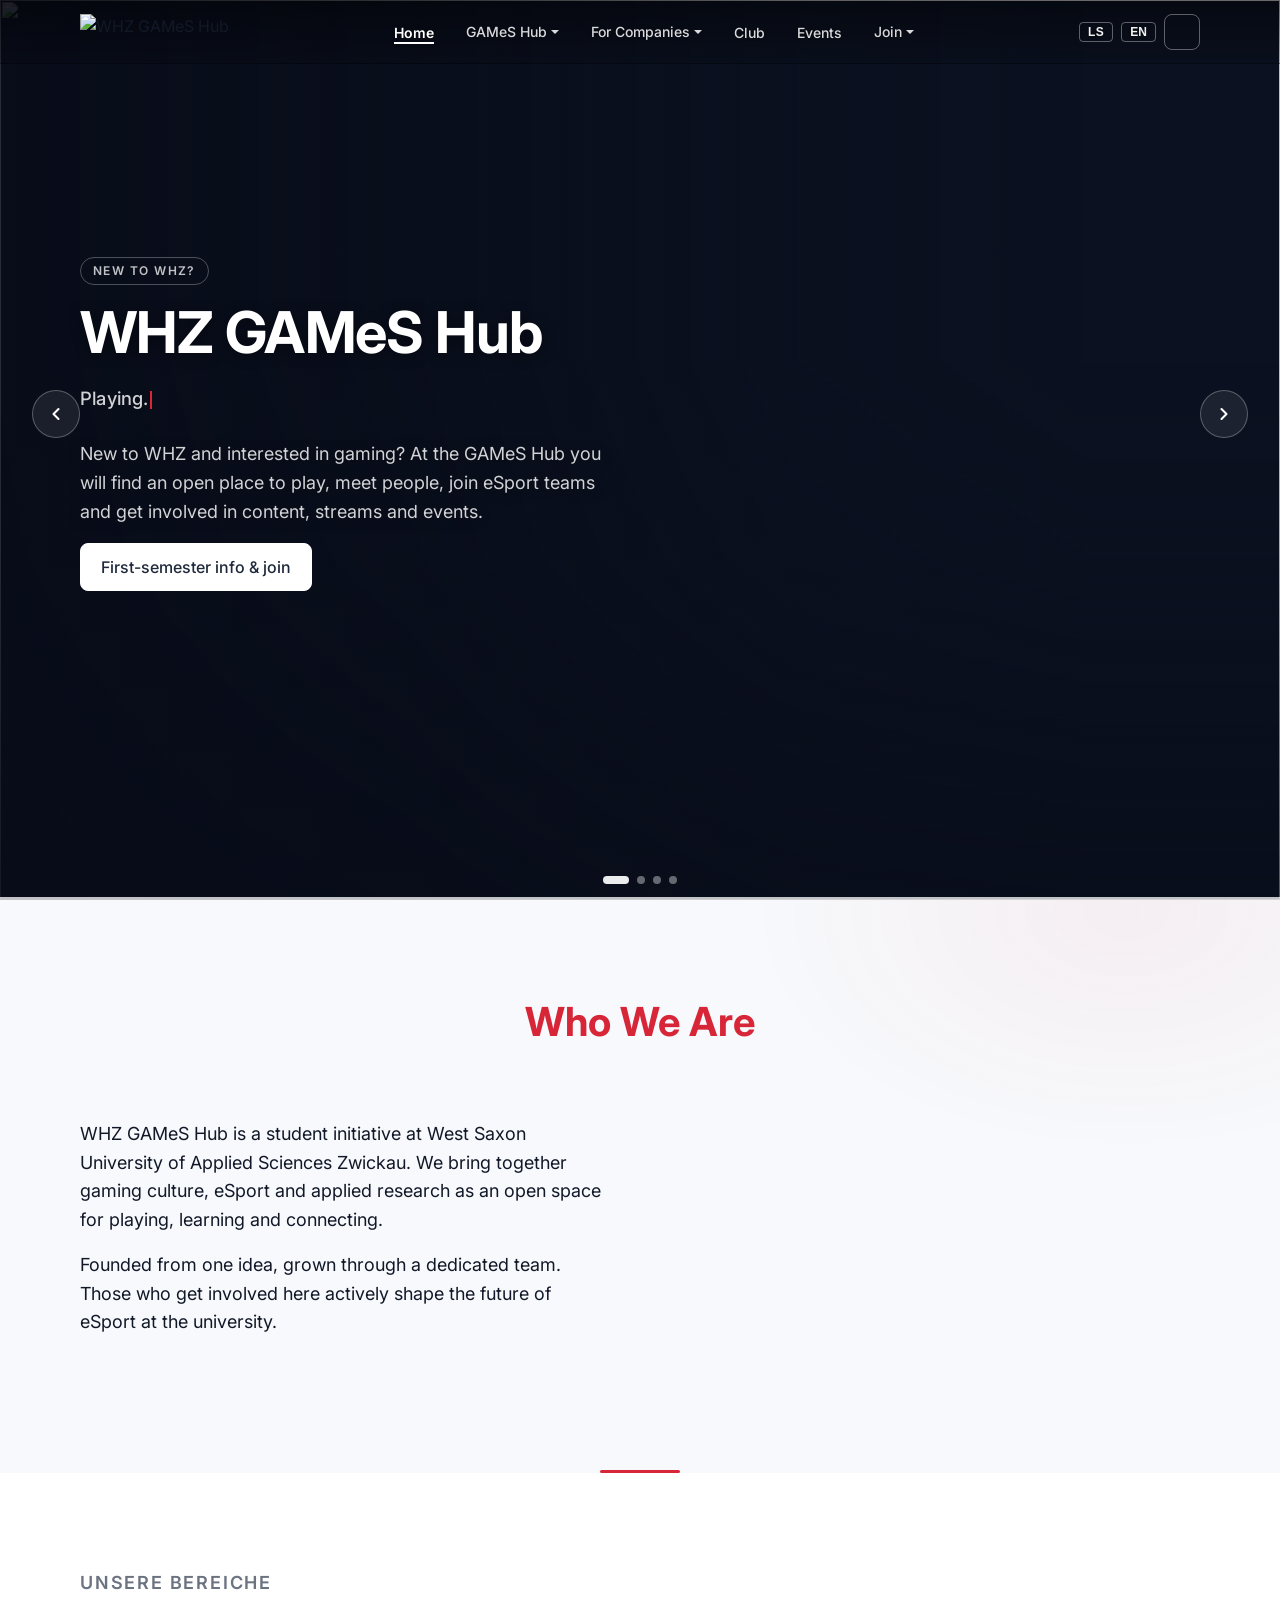
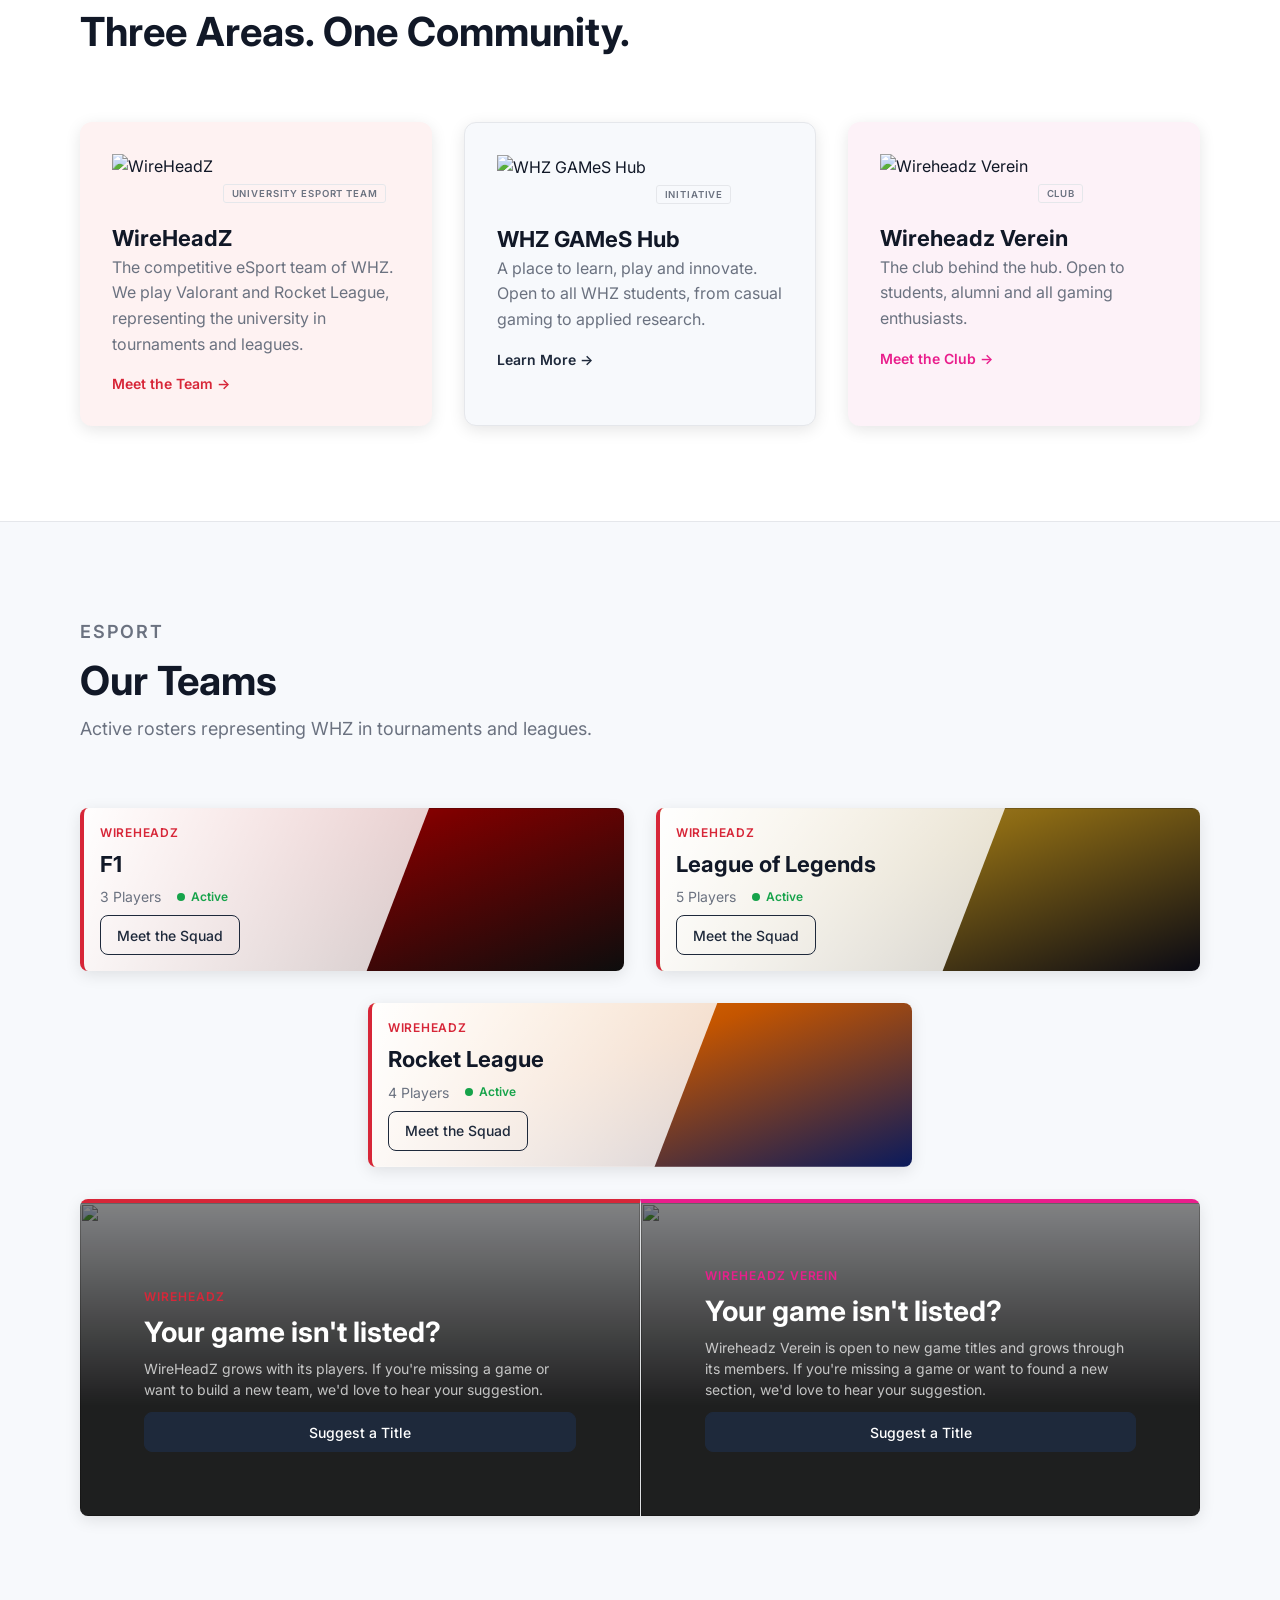
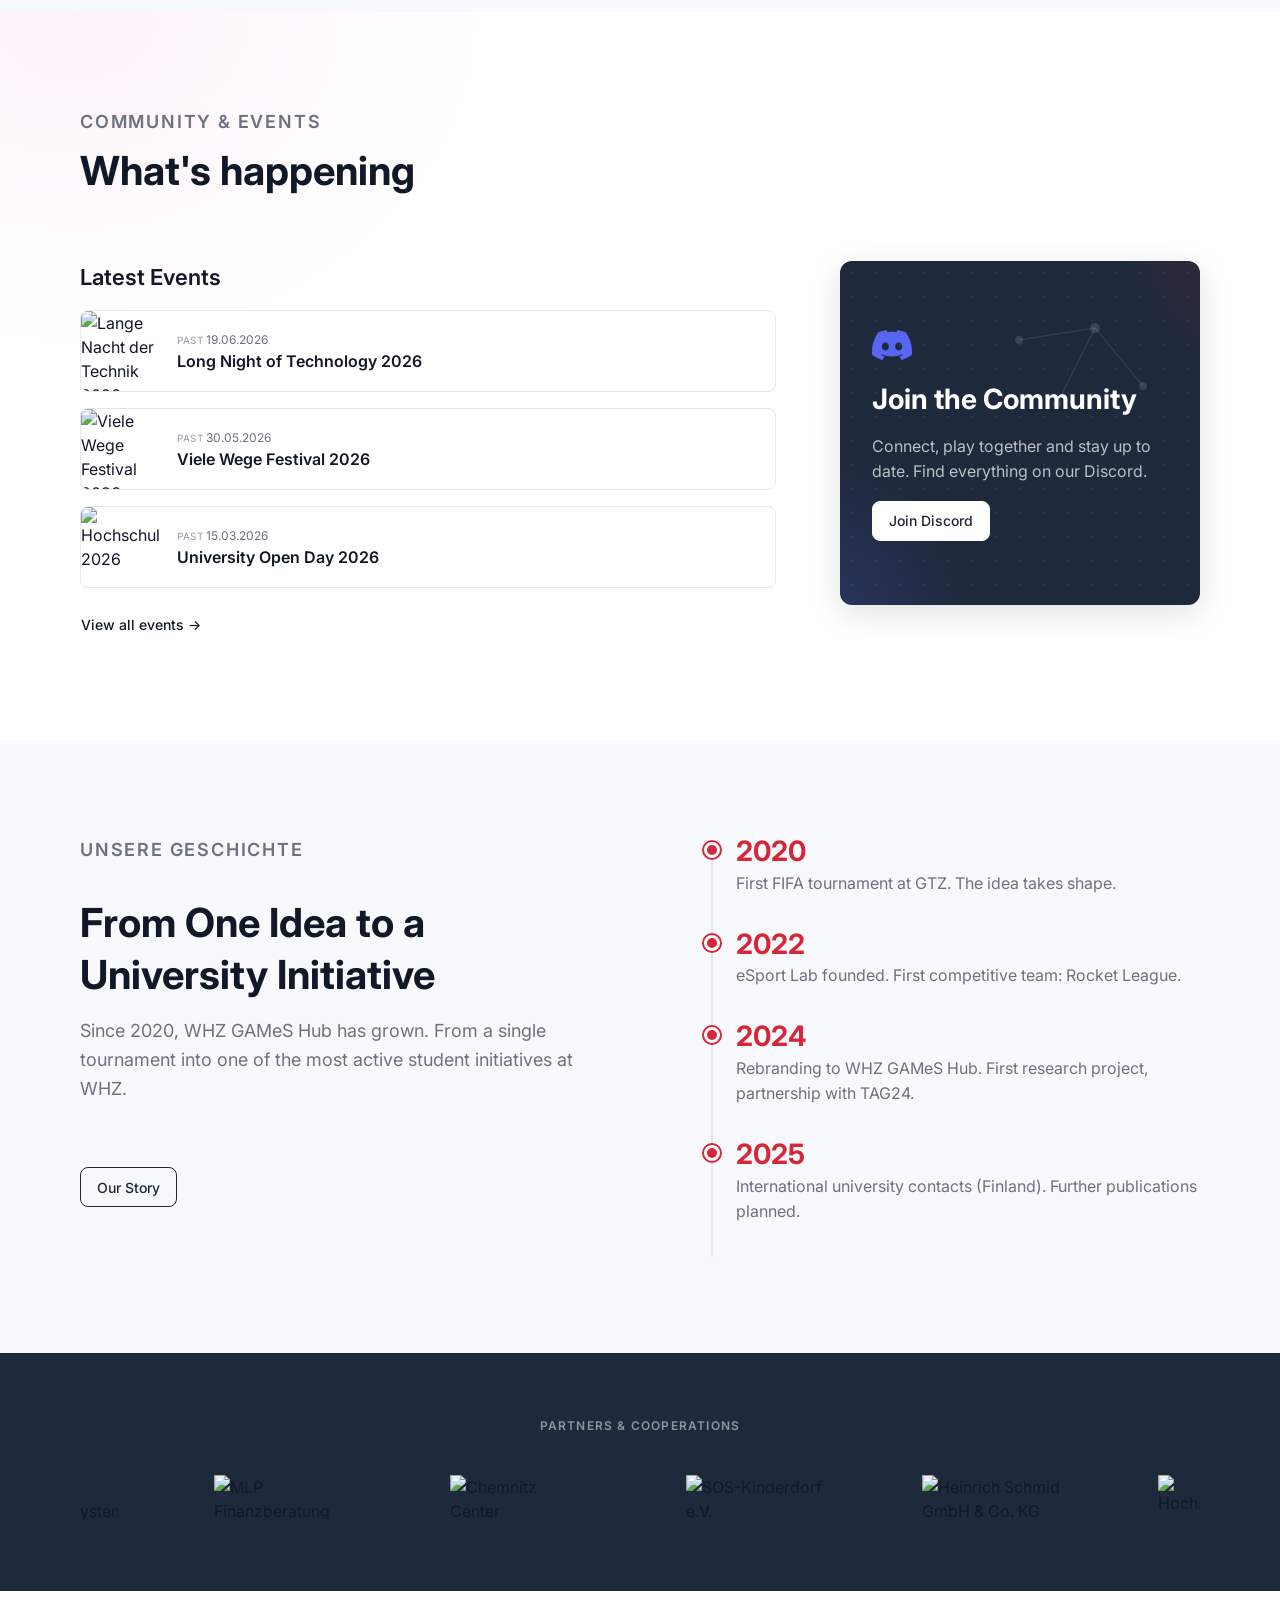
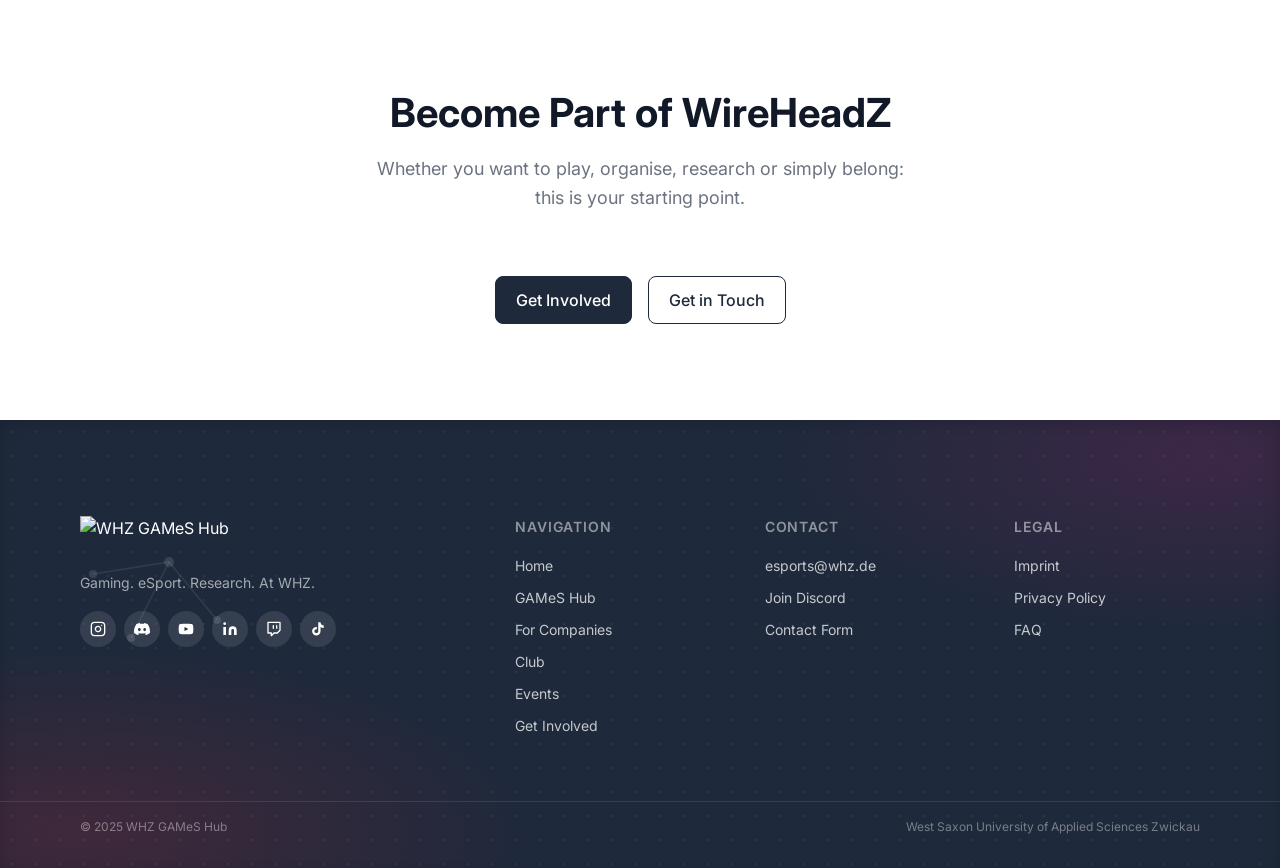
==== index.html @ 5079cdbe "Add first-semester GAMeS Hub preview" ====
﻿<!DOCTYPE html>
<html lang="de" data-theme="light">
<head>
  <meta charset="UTF-8" />
  <meta name="viewport" content="width=device-width, initial-scale=1.0" />
  <title>WHZ GAMeS Hub</title>
  <meta name="description" content="Ein interdisziplinärer Hub an der Westsächsischen Hochschule Zwickau. Für alle, die Gaming ernst nehmen." />
  <meta property="og:type" content="website" />
  <meta property="og:title" content="WHZ GAMeS Hub" />
  <meta property="og:description" content="Lernort, Spielraum und Innovationsplattform an der WHZ Zwickau. Offen für alle: von Casual Gaming bis angewandter Forschung." />
  <meta property="og:image" content="https://whzesports.de/site-assets-v2/images/games-hub/og-image.jpg" />
  <meta property="og:image:width" content="1200" />
  <meta property="og:image:height" content="630" />
  <meta property="og:site_name" content="WHZ GAMeS Hub" />
  <meta name="twitter:card" content="summary_large_image" />
  <meta name="twitter:title" content="WHZ GAMeS Hub" />
  <meta name="twitter:description" content="Lernort, Spielraum und Innovationsplattform an der WHZ Zwickau." />
  <meta name="twitter:image" content="https://whzesports.de/site-assets-v2/images/games-hub/og-image.jpg" />

  <!-- Inter Font -->
  <link rel="canonical" href="https://whzesports.de/" />
  <link rel="preconnect" href="https://fonts.googleapis.com" />
  <link rel="preconnect" href="https://fonts.gstatic.com" crossorigin />
  <link href="https://fonts.googleapis.com/css2?family=Inter:wght@400;500;600;700&display=swap" rel="stylesheet" />

  <!-- Lucide Icons -->
  <script src="https://unpkg.com/lucide@latest/dist/umd/lucide.js"></script>

  <!-- Styles -->
  <link rel="stylesheet" href="styles/tokens.css?v=8" />
  <link rel="stylesheet" href="styles/components.css?v=8" />
  <link rel="stylesheet" href="styles/layout.css?v=11" />
</head>
<body>

  <!-- ============================================
       NAVIGATION
       ============================================ -->
  <header class="nav" role="banner">
    <div class="nav__inner">

      <!-- Logo -->
      <a href="index.html" class="nav__logo" aria-label="WHZ GAMeS Hub – Startseite">
        <img src="site-assets-v2/logos/logo-games-hub.png" alt="WHZ GAMeS Hub" />
      </a>

      <!-- Desktop Nav Links -->
      <nav aria-label="Hauptnavigation">
        <ul class="nav__links" data-nav-desktop></ul>
      </nav>

      <!-- Controls -->
      <div class="nav__controls">
        <button class="nav__lang-toggle" id="lang-toggle" aria-label="Sprache wechseln">DE</button>
        <button class="nav__theme-toggle" id="theme-toggle" aria-label="Darkmode umschalten">
          <i id="theme-icon" data-lucide="moon" style="width:18px;height:18px;"></i>
        </button>
        <button class="nav__hamburger" id="hamburger" aria-label="Menü öffnen" aria-expanded="false" aria-controls="mobile-menu">
          <span></span><span></span><span></span>
        </button>
      </div>
    </div>

    <!-- Mobile Menu -->
    <div class="nav__mobile-menu" id="mobile-menu" role="navigation" aria-label="Mobile Navigation">
      <ul class="nav__mobile-links" data-nav-mobile-links></ul>

      <div class="nav__mobile-controls">
        <button class="nav__lang-toggle" id="lang-toggle-mobile" aria-label="Sprache wechseln">DE</button>
        <button class="nav__theme-toggle" aria-label="Darkmode umschalten" style="width:auto;padding:0 12px;border-radius:6px;">
          Dark Mode
        </button>
      </div>
    </div>
  </header>


  <main>

    <!-- ============================================
         1. SHOWCASE — Was wir sind
         ============================================ -->
    <section class="showcase" aria-label="Was wir sind" id="showcase">

      <div class="showcase__track">

        <!-- Slide 0: GAMeS Hub -->
        <div class="showcase__slide showcase__slide--active" data-slide="0">
          <img src="site-assets-v2/images/games-hub/og-image.jpg" alt="" class="showcase__bg" aria-hidden="true" />
          <div class="showcase__content">
            <div class="container">
              <span class="showcase__label" data-de="Neu an der WHZ?" data-en="New to WHZ?" data-ls-de="Neu an der WHZ?" data-ls-en="New to WHZ?">Neu an der WHZ?</span>
              <h2 class="showcase__title" data-de="WHZ GAMeS Hub" data-en="WHZ GAMeS Hub" data-ls-de="WHZ GAMeS Hub" data-ls-en="WHZ GAMeS Hub">WHZ GAMeS Hub</h2>
              <p class="showcase__text" data-de="Du bist neu an der WHZ und interessierst dich für Gaming? Im GAMeS Hub findest du einen offenen Ort zum Zocken, neue Leute, eSport-Teams und Möglichkeiten, bei Content, Streams und Events mitzumachen." data-en="New to WHZ and interested in gaming? At the GAMeS Hub you will find an open place to play, meet people, join eSport teams and get involved in content, streams and events." data-ls-de="Du bist neu an der WHZ und magst Gaming? Im GAMeS Hub kannst du spielen, neue Leute treffen und bei Teams oder Events mitmachen." data-ls-en="Are you new to WHZ and interested in gaming? At the GAMeS Hub you can play, meet people and join teams or events.">Du bist neu an der WHZ und interessierst dich für Gaming? Im GAMeS Hub findest du einen offenen Ort zum Zocken, neue Leute, eSport-Teams und Möglichkeiten, bei Content, Streams und Events mitzumachen.</p>
              <a href="mitmachen.html#ersti-start" class="btn btn--white btn--lg" data-de="Ersti-Infos &amp; mitmachen" data-en="First-semester info &amp; join" data-ls-de="Ersti-Infos &amp; mitmachen" data-ls-en="First-semester info &amp; join">Ersti-Infos &amp; mitmachen</a>
            </div>
          </div>
        </div>

        <!-- Slide 1: Unternehmen -->
        <div class="showcase__slide" data-slide="1">
          <img src="site-assets-v2/images/partner/hero.jpg" alt="" class="showcase__bg" aria-hidden="true" loading="lazy" />
          <div class="showcase__content">
            <div class="container">
              <span class="showcase__label" data-de="Für Unternehmen" data-en="For Companies" data-ls-de="Für Unternehmen" data-ls-en="For Companies">Für Unternehmen</span>
              <h2 class="showcase__title" data-de="Partner &amp; Business Club" data-en="Partners &amp; Business Club" data-ls-de="Partner &amp; Business Club" data-ls-en="Partners &amp; Business Club">Partner &amp; Business Club</h2>
              <p class="showcase__text" data-de="Kooperationen in Events, Forschung und gesellschaftlichem Engagement. Werden Sie Teil des WHZ GAMeS Hub-Netzwerks." data-en="Partnerships in events, research and social engagement. Become part of the WHZ GAMeS Hub network." data-ls-de="Wir arbeiten mit Firmen zusammen. Wir machen Events. Wir forschen. Werden Sie Partner des WHZ GAMeS Hub." data-ls-en="We work with companies. We organise events. We do research. Become a partner of WHZ GAMeS Hub.">Kooperationen in Events, Forschung und gesellschaftlichem Engagement. Werden Sie Teil des WHZ GAMeS Hub-Netzwerks.</p>
              <a href="partner.html" class="btn btn--white btn--lg" data-de="Partnerschaft anfragen" data-en="Request Partnership" data-ls-de="Partnerschaft anfragen" data-ls-en="Request Partnership">Partnerschaft anfragen</a>
            </div>
          </div>
        </div>

        <!-- Slide 2: Kommende Events (JS befüllt bg + Inhalt) -->
        <div class="showcase__slide" data-slide="2">
          <div class="showcase__bg showcase__bg--event" aria-hidden="true"></div>
          <div class="showcase__content">
            <div class="container">
              <span class="showcase__label" data-de="Nächstes Event" data-en="Next Event" data-ls-de="Nächstes Event" data-ls-en="Next Event">Nächstes Event</span>
              <h2 class="showcase__title showcase__event-title"></h2>
              <p class="showcase__text showcase__event-date"></p>
              <div class="showcase__countdown"></div>
              <a href="events.html" class="btn btn--white btn--lg" data-de="Alle Events ansehen" data-en="View All Events" data-ls-de="Alle Events ansehen" data-ls-en="View All Events">Alle Events ansehen</a>
            </div>
          </div>
        </div>

        <!-- Slide 3: WireHeadZ -->
        <div class="showcase__slide" data-slide="3">
          <img src="site-assets-v2/images/wireheadz/hero.jpg" alt="" class="showcase__bg" aria-hidden="true" loading="lazy" />
          <div class="showcase__content">
            <div class="container">
              <span class="showcase__label" data-de="Hochschul eSport-Team" data-en="University eSport Team" data-ls-de="Hochschul eSport-Team" data-ls-en="University eSport Team">Hochschul eSport-Team</span>
              <h2 class="showcase__title" data-de="WireHeadZ" data-en="WireHeadZ" data-ls-de="WireHeadZ" data-ls-en="WireHeadZ">WireHeadZ</h2>
              <p class="showcase__text" data-de="Das kompetitive eSport-Team der WHZ. Wir spielen Valorant, Rocket League und mehr und vertreten die Hochschule auf Turnieren und in Ligen." data-en="The competitive eSport team of WHZ. We play Valorant, Rocket League and more, representing the university in tournaments and leagues." data-ls-de="Wir sind das eSport-Team der Hochschule. Wir spielen Valorant und Rocket League. Wir nehmen an Turnieren teil." data-ls-en="We are the eSport team of the university. We play Valorant and Rocket League. We take part in tournaments.">Das kompetitive eSport-Team der WHZ. Wir spielen Valorant, Rocket League und mehr und vertreten die Hochschule auf Turnieren und in Ligen.</p>
              <a href="esports/wireheadz.html" class="btn btn--white btn--lg" data-de="Zum Team" data-en="Meet the Team" data-ls-de="Zum Team" data-ls-en="Meet the Team">Zum Team</a>
            </div>
          </div>
        </div>

        <!-- Slide 4: Wireheadz Verein -->
        <div class="showcase__slide" data-slide="4">
          <img src="site-assets-v2/images/wireheadz-ev/hero.jpg" alt="" class="showcase__bg" aria-hidden="true" loading="lazy" />
          <div class="showcase__content">
            <div class="container">
              <span class="showcase__label" data-de="Gaming-Verein" data-en="Gaming Club" data-ls-de="Gaming-Verein" data-ls-en="Gaming Club">Gaming-Verein</span>
              <h2 class="showcase__title" data-de="Wireheadz Verein" data-en="Wireheadz Verein" data-ls-de="Wireheadz Verein" data-ls-en="Wireheadz Verein">Wireheadz Verein</h2>
              <p class="showcase__text" data-de="Der Verein hinter dem Hub. Offen für Studierende, Alumni und alle Gaming-Begeisterten in ganz Deutschland." data-en="The club behind the hub. Open to students, alumni and all gaming enthusiasts across Germany." data-ls-de="Der Wireheadz Verein ist ein Verein. Studierende können Mitglied werden. Auch ehemalige Studierende sind willkommen. Der Verein ist deutschlandweit aktiv." data-ls-en="Wireheadz Verein is an association. Students can become members. Alumni are also welcome. The association is active across Germany.">Der Verein hinter dem Hub. Offen für Studierende, Alumni und alle Gaming-Begeisterten in ganz Deutschland.</p>
              <a href="/esports/wireheadz-ev" class="btn btn--white btn--lg" data-de="Zum Verein" data-en="Meet the Club" data-ls-de="Zum Verein" data-ls-en="Meet the Club">Zum Verein</a>
            </div>
          </div>
        </div>

      </div>

      <!-- Pfeile -->
      <button class="showcase__arrow showcase__arrow--prev" id="showcase-prev" aria-label="Vorheriger Bereich">
        <svg width="20" height="20" viewBox="0 0 24 24" fill="none" stroke="currentColor" stroke-width="2.5" stroke-linecap="round" stroke-linejoin="round" aria-hidden="true"><polyline points="15 18 9 12 15 6"/></svg>
      </button>
      <button class="showcase__arrow showcase__arrow--next" id="showcase-next" aria-label="Nächster Bereich">
        <svg width="20" height="20" viewBox="0 0 24 24" fill="none" stroke="currentColor" stroke-width="2.5" stroke-linecap="round" stroke-linejoin="round" aria-hidden="true"><polyline points="9 18 15 12 9 6"/></svg>
      </button>

      <!-- Dots -->
      <div class="showcase__dots" id="showcase-dots" aria-hidden="true">
        <button class="showcase__dot showcase__dot--active" data-target="0"></button>
        <button class="showcase__dot" data-target="1"></button>
        <button class="showcase__dot" data-target="2"></button>
        <button class="showcase__dot" data-target="3"></button>
        <button class="showcase__dot" data-target="4"></button>
      </div>

    </section>


    <!-- ============================================
         2. MISSION STATEMENT — Wer wir sind
         ============================================ -->
    <section class="mission section" aria-labelledby="mission-heading">
      <div class="container">
        <h2 class="mission__heading" id="mission-heading"
            data-de="Wer wir sind"
            data-en="Who We Are"
            data-ls-de="Wer wir sind"
            data-ls-en="Who We Are">
          Wer wir sind
        </h2>
        <div class="mission__body">
          <div class="mission__text">
            <p data-de="Der WHZ GAMeS Hub ist eine studentische Initiative an der Westsächsischen Hochschule Zwickau. Wir verbinden Gaming-Kultur, eSport und angewandte Forschung als offener Ort zum Spielen, Lernen und Vernetzen."
               data-en="WHZ GAMeS Hub is a student initiative at West Saxon University of Applied Sciences Zwickau. We bring together gaming culture, eSport and applied research as an open space for playing, learning and connecting."
               data-ls-de="Der WHZ GAMeS Hub ist eine Initiative von Studierenden. Wir sind an der Hochschule Zwickau. Hier kann man spielen. Hier kann man lernen. Hier kann man forschen."
               data-ls-en="WHZ GAMeS Hub is a student initiative. We are at West Saxon University Zwickau. Here you can play. Here you can learn. Here you can do research.">
              Der WHZ GAMeS Hub ist eine studentische Initiative an der Westsächsischen Hochschule Zwickau. Wir verbinden Gaming-Kultur, eSport und angewandte Forschung als offener Ort zum Spielen, Lernen und Vernetzen.
            </p>
            <p data-de="Gegründet aus einer Idee, gewachsen durch ein engagiertes Team. Wer hier mitmacht, gestaltet die Zukunft des eSport an der Hochschule aktiv mit."
               data-en="Founded from one idea, grown through a dedicated team. Those who get involved here actively shape the future of eSport at the university."
               data-ls-de="Wir haben mit einer Idee angefangen. Heute sind wir ein großes Team. Alle können mitmachen. Zusammen gestalten wir die Zukunft."
               data-ls-en="We started with one idea. Today we are a big team. Everyone can get involved. Together we shape the future.">
              Gegründet aus einer Idee, gewachsen durch ein engagiertes Team. Wer hier mitmacht, gestaltet die Zukunft des eSport an der Hochschule aktiv mit.
            </p>
          </div>
          <div class="video-embed">
            <iframe
              src="https://www.youtube.com/embed/FuL4vLI6DvY"
              data-src-de="https://www.youtube.com/embed/FuL4vLI6DvY"
              data-src-en="https://www.youtube.com/embed/ongtMECMTdM"
              title="WHZ GAMeS Hub"
              frameborder="0"
              allow="accelerometer; autoplay; clipboard-write; encrypted-media; gyroscope; picture-in-picture"
              allowfullscreen>
            </iframe>
          </div>
        </div>
      </div>
    </section>


    <!-- ============================================
         3. DIE DREI BEREICHE
         ============================================ -->
    <section class="areas section" id="bereiche" aria-labelledby="areas-heading">
      <div class="container">
        <div class="section-header">
          <p class="section-label">Unsere Bereiche</p>
          <h2 id="areas-heading"
              data-de="Drei Bereiche. Eine Community."
              data-en="Three Areas. One Community."
              data-ls-de="3 Bereiche. Eine Community."
              data-ls-en="3 Areas. One Community.">
            Drei Bereiche. Eine Community.
          </h2>
        </div>

        <div class="areas__grid">

          <!-- WireHeadZ -->
          <div class="area-card area-card--wireheadz">
            <div class="area-card__top">
              <img src="site-assets-v2/logos/logo-wireheadz.png" alt="WireHeadZ" class="area-card__logo" />
              <span class="area-card__label" data-de="Hochschul eSport-Team" data-en="University eSport Team" data-ls-de="Hochschul eSport-Team" data-ls-en="University eSport Team">Hochschul eSport-Team</span>
            </div>
            <div>
              <h3 class="area-card__title"
                  data-de="WireHeadZ"
                  data-en="WireHeadZ"
                  data-ls-de="WireHeadZ"
                  data-ls-en="WireHeadZ">
                WireHeadZ
              </h3>
              <p class="area-card__body"
                 data-de="Das kompetitive eSport-Team der WHZ. Wir spielen Valorant und Rocket League und vertreten die Hochschule auf Turnieren und in Ligen."
                 data-en="The competitive eSport team of WHZ. We play Valorant and Rocket League, representing the university in tournaments and leagues."
                 data-ls-de="Wir sind das eSport-Team der Hochschule. Wir spielen Valorant und Rocket League. Wir nehmen an Turnieren teil."
                 data-ls-en="We are the university eSport team. We play Valorant and Rocket League. We take part in tournaments.">
                Das kompetitive eSport-Team der WHZ. Wir spielen Valorant und Rocket League und vertreten die Hochschule auf Turnieren und in Ligen.
              </p>
            </div>
            <a href="esports/wireheadz.html" class="area-card__link"
               data-de="Zum Team" data-en="Meet the Team" data-ls-de="Zum Team" data-ls-en="Meet the Team">
              Zum Team
            </a>
          </div>

          <!-- GAMeS Hub -->
          <div class="area-card area-card--games-hub">
            <div class="area-card__top">
              <img src="site-assets-v2/logos/logo-games-hub.png" alt="WHZ GAMeS Hub" class="area-card__logo" />
              <span class="area-card__label" data-de="Initiative" data-en="Initiative" data-ls-de="Initiative" data-ls-en="Initiative">Initiative</span>
            </div>
            <div>
              <h3 class="area-card__title"
                  data-de="WHZ GAMeS Hub"
                  data-en="WHZ GAMeS Hub"
                  data-ls-de="WHZ GAMeS Hub"
                  data-ls-en="WHZ GAMeS Hub">
                WHZ GAMeS Hub
              </h3>
              <p class="area-card__body"
                 data-de="Lernort, Spielraum und Innovationsplattform. Offen für alle WHZ-Studierenden, von Casual Gaming bis angewandter Forschung."
                 data-en="A place to learn, play and innovate. Open to all WHZ students, from casual gaming to applied research."
                 data-ls-de="Hier kann man spielen und lernen. Alle Studierenden der WHZ können kommen. Gaming und Forschung sind willkommen."
                 data-ls-en="Here you can play and learn. All WHZ students can come. Gaming and research are welcome.">
                Lernort, Spielraum und Innovationsplattform. Offen für alle WHZ-Studierenden, von Casual Gaming bis angewandter Forschung.
              </p>
            </div>
            <a href="games-hub.html" class="area-card__link"
               data-de="Mehr erfahren" data-en="Learn More" data-ls-de="Mehr erfahren" data-ls-en="Learn More">
              Mehr erfahren
            </a>
          </div>

          <!-- Wireheadz Verein -->
          <div class="area-card area-card--ev">
            <div class="area-card__top">
              <img src="site-assets-v2/logos/logo-wireheadz-ev.png" alt="Wireheadz Verein" class="area-card__logo" />
              <span class="area-card__label" data-de="Verein" data-en="Club" data-ls-de="Verein" data-ls-en="Club">Verein</span>
            </div>
            <div>
              <h3 class="area-card__title"
                  data-de="Wireheadz Verein"
                  data-en="Wireheadz Verein"
                  data-ls-de="Wireheadz Verein"
                  data-ls-en="Wireheadz Verein">
                Wireheadz Verein
              </h3>
              <p class="area-card__body"
                 data-de="Der Verein hinter dem Hub. Offen für Studierende, Alumni und alle Gaming-Begeisterten."
                 data-en="The club behind the hub. Open to students, alumni and all gaming enthusiasts."
                 data-ls-de="Der Wireheadz Verein ist ein Verein. Studierende können Mitglied werden. Auch ehemalige Studierende sind willkommen."
                 data-ls-en="Wireheadz Verein is an association. Students can become members. Alumni are also welcome.">
                Der Verein hinter dem Hub. Offen für Studierende, Alumni und alle Gaming-Begeisterten.
              </p>
            </div>
            <a href="/esports/wireheadz-ev" class="area-card__link"
               data-de="Zum Verein" data-en="Meet the Club" data-ls-de="Zum Verein" data-ls-en="Meet the Club">
              Zum Verein
            </a>
          </div>

        </div>
      </div>
    </section>


    <!-- ============================================
         4. eSport HIGHLIGHTS
         ============================================ -->
    <section class="esports-highlights section" aria-labelledby="esports-heading">
      <div class="container">
        <div class="section-header">
          <p class="section-label">eSport</p>
          <h2 id="esports-heading"
              data-de="Unsere Teams"
              data-en="Our Teams"
              data-ls-de="Unsere Teams"
              data-ls-en="Our Teams">
            Unsere Teams
          </h2>
          <p data-de="Aktive Kader, die die WHZ auf Turnieren und in Ligen vertreten."
             data-en="Active rosters representing WHZ in tournaments and leagues."
             data-ls-de="Diese Teams spielen für die Hochschule WHZ."
             data-ls-en="These teams play for WHZ university.">
            Aktive Kader, die die WHZ auf Turnieren und in Ligen vertreten.
          </p>
        </div>

        <!-- Karten werden aus TEAMS (main.js) generiert -->
        <div class="esports-highlights__grid" id="esports-highlights__grid"></div>

        <!-- Mitmachen: beide Organisationen in einem zusammenhängenden Bereich -->
        <div class="esports-join">
          <div class="esports-join__half esports-join__half--wireheadz">
            <img src="site-assets-v2/images/shared/kader-hintergrund.jpg" alt="" class="esports-join__bg" aria-hidden="true" />
            <div class="esports-join__overlay"></div>
            <div class="esports-join__content">
              <span class="esports-join__org" data-de="WireHeadZ" data-en="WireHeadZ" data-ls-de="WireHeadZ" data-ls-en="WireHeadZ">WireHeadZ</span>
              <h3 class="esports-join__title"
                  data-de="Dein Spiel ist nicht dabei?"
                  data-en="Your game isn't listed?"
                  data-ls-de="Dein Lieblingsspiel fehlt?"
                  data-ls-en="Your game is missing?">Dein Spiel ist nicht dabei?</h3>
              <p class="esports-join__desc"
                 data-de="WireHeadZ wächst mit seinen Spielern. Wenn du einen Spieltitel vermisst oder ein neues Team aufbauen möchtest, freuen wir uns über deinen Vorschlag."
                 data-en="WireHeadZ grows with its players. If you're missing a game or want to build a new team, we'd love to hear your suggestion."
                 data-ls-de="WireHeadZ möchte wachsen. Fehlt ein Spiel? Schreib uns. Wir freuen uns auf neue Ideen."
                 data-ls-en="WireHeadZ wants to grow. Is a game missing? Write to us. We look forward to new ideas.">WireHeadZ wächst mit seinen Spielern. Wenn du einen Spieltitel vermisst oder ein neues Team aufbauen möchtest, freuen wir uns über deinen Vorschlag.</p>
              <a href="kontakt.html?typ=spieler&amp;spiel=neu&amp;team=wireheadz" class="btn btn--primary"
                 data-de="Spieltitel vorschlagen" data-en="Suggest a Title" data-ls-de="Spieltitel vorschlagen" data-ls-en="Suggest a Title">Spieltitel vorschlagen</a>
            </div>
          </div>
          <div class="esports-join__half esports-join__half--ev">
            <img src="site-assets-v2/images/shared/kader-hintergrund-ev.jpg" alt="" class="esports-join__bg" aria-hidden="true" />
            <div class="esports-join__overlay"></div>
            <div class="esports-join__content">
              <span class="esports-join__org esports-join__org--ev" data-de="Wireheadz Verein" data-en="Wireheadz Verein" data-ls-de="Wireheadz Verein" data-ls-en="Wireheadz Verein">Wireheadz Verein</span>
              <h3 class="esports-join__title"
                  data-de="Dein Spiel ist nicht dabei?"
                  data-en="Your game isn't listed?"
                  data-ls-de="Dein Lieblingsspiel fehlt?"
                  data-ls-en="Your game is missing?">Dein Spiel ist nicht dabei?</h3>
              <p class="esports-join__desc"
                 data-de="Der Wireheadz Verein ist offen für neue Spieltitel und wächst durch seine Mitglieder. Wenn du ein Spiel vermisst oder eine neue Sektion gründen möchtest, freuen wir uns über deinen Vorschlag."
                 data-en="Wireheadz Verein is open to new game titles and grows through its members. If you're missing a game or want to found a new section, we'd love to hear your suggestion."
                 data-ls-de="Der Wireheadz Verein ist offen für neue Spiele. Wir wachsen durch Mitglieder. Fehlt ein Spiel? Schreib uns."
                 data-ls-en="Wireheadz Verein is open to new games. We grow through members. Is a game missing? Write to us.">Der Wireheadz Verein ist offen für neue Spieltitel und wächst durch seine Mitglieder. Wenn du ein Spiel vermisst oder eine neue Sektion gründen möchtest, freuen wir uns über deinen Vorschlag.</p>
              <a href="kontakt.html?typ=spieler&amp;spiel=neu&amp;team=ev" class="btn btn--primary"
                 data-de="Spieltitel vorschlagen" data-en="Suggest a Title" data-ls-de="Spieltitel vorschlagen" data-ls-en="Suggest a Title">Spieltitel vorschlagen</a>
            </div>
          </div>
        </div>

      </div>
    </section>


    <!-- ============================================
         5. COMMUNITY & EVENTS
         ============================================ -->
    <section class="community section" aria-labelledby="community-heading">
      <div class="container">
        <div class="section-header">
          <p class="section-label">Community &amp; Events</p>
          <h2 id="community-heading"
              data-de="Was gerade passiert"
              data-en="What's happening"
              data-ls-de="Was passiert gerade?"
              data-ls-en="What is happening?">
            Was gerade passiert
          </h2>
        </div>

        <div class="community__grid">

          <!-- Events Preview -->
          <div>
            <h3 style="font-size: var(--text-h4); font-weight: var(--weight-semibold); color: var(--color-text); margin-bottom: var(--space-md);"
                data-de="Aktuelle Events" data-en="Latest Events" data-ls-de="Aktuelle Events" data-ls-en="Latest Events">
              Aktuelle Events
            </h3>
            <div class="events-preview__grid" data-events-preview></div>
            <a href="events.html" class="btn btn--ghost" style="margin-top: var(--space-md); padding-left: 0;"
               data-de="Alle Events ansehen →" data-en="View all events →" data-ls-de="Alle Events ansehen →" data-ls-en="View all events →">
              Alle Events ansehen →
            </a>
          </div>

          <!-- Discord CTA -->
          <div class="discord-cta">
            <svg class="discord-cta__icon" viewBox="0 0 24 24" fill="currentColor" aria-hidden="true">
              <path d="M20.317 4.492c-1.53-.69-3.17-1.2-4.885-1.49a.075.075 0 0 0-.079.036c-.21.369-.444.85-.608 1.23a18.566 18.566 0 0 0-5.487 0 12.36 12.36 0 0 0-.617-1.23A.077.077 0 0 0 8.562 3c-1.714.29-3.354.8-4.885 1.491a.07.07 0 0 0-.032.027C.533 9.093-.32 13.555.099 17.961a.08.08 0 0 0 .031.055 20.03 20.03 0 0 0 5.993 2.98.078.078 0 0 0 .084-.026c.462-.62.874-1.275 1.226-1.963.021-.04.001-.088-.041-.104a13.201 13.201 0 0 1-1.872-.878.075.075 0 0 1-.008-.125c.126-.093.252-.19.372-.287a.075.075 0 0 1 .078-.01c3.927 1.764 8.18 1.764 12.061 0a.075.075 0 0 1 .079.009c.12.098.245.195.372.288a.075.075 0 0 1-.006.125c-.598.344-1.22.635-1.873.877a.075.075 0 0 0-.041.105c.36.687.772 1.341 1.225 1.962a.077.077 0 0 0 .084.028 19.963 19.963 0 0 0 6.002-2.981.076.076 0 0 0 .032-.054c.5-5.094-.838-9.52-3.549-13.442a.06.06 0 0 0-.031-.028zM8.02 15.278c-1.182 0-2.157-1.069-2.157-2.38 0-1.312.956-2.38 2.157-2.38 1.21 0 2.176 1.077 2.157 2.38 0 1.312-.956 2.38-2.157 2.38zm7.975 0c-1.183 0-2.157-1.069-2.157-2.38 0-1.312.955-2.38 2.157-2.38 1.21 0 2.176 1.077 2.157 2.38 0 1.312-.946 2.38-2.157 2.38z"/>
            </svg>
            <h3 class="discord-cta__title"
                data-de="Werde Teil der Community"
                data-en="Join the Community"
                data-ls-de="Werde Teil unserer Community."
                data-ls-en="Join our community.">
              Werde Teil der Community
            </h3>
            <p class="discord-cta__body"
               data-de="Tausch dich aus, spiel mit und bleib auf dem Laufenden. Alles passiert auf unserem Discord."
               data-en="Connect, play together and stay up to date. Find everything on our Discord."
               data-ls-de="Auf unserem Discord kann man schreiben. Dort kann man mitspielen. Dort gibt es alle Neuigkeiten."
               data-ls-en="On our Discord you can chat. You can play together there. You find all news there.">
              Tausch dich aus, spiel mit und bleib auf dem Laufenden. Alles passiert auf unserem Discord.
            </p>
            <a href="https://discord.gg/zs48PfpJJF" target="_blank" rel="noopener" class="btn btn--white"
               data-de="Discord beitreten" data-en="Join Discord" data-ls-de="Discord beitreten" data-ls-en="Join Discord">
              Discord beitreten
            </a>
          </div>

        </div>
      </div>
    </section>


    <!-- ============================================
         6. HISTORIE TEASER
         ============================================ -->
    <section class="history-teaser section" aria-labelledby="history-heading">
      <div class="container">
        <div class="history-teaser__inner">

          <div class="history-teaser__header">
            <p class="section-label">Unsere Geschichte</p>
            <h2 id="history-heading"
                data-de="Von einer Idee zur Hochschul-Initiative"
                data-en="From One Idea to a University Initiative"
                data-ls-de="Wir haben 2020 mit einer Idee begonnen."
                data-ls-en="We started with one idea in 2020.">
              Von einer Idee zur Hochschul-Initiative
            </h2>
            <p data-de="Seit 2020 wächst der WHZ GAMeS Hub. Aus einem einzelnen Turnier entstand eine der aktivsten studentischen Initiativen an der WHZ."
               data-en="Since 2020, WHZ GAMeS Hub has grown. From a single tournament into one of the most active student initiatives at WHZ."
               data-ls-de="Seit 2020 wächst der WHZ GAMeS Hub. Aus 1 Turnier wurde eine große Initiative."
               data-ls-en="Since 2020, WHZ GAMeS Hub has grown. 1 tournament became a big student initiative.">
              Seit 2020 wächst der WHZ GAMeS Hub. Aus einem einzelnen Turnier entstand eine der aktivsten studentischen Initiativen an der WHZ.
            </p>
            <a href="games-hub.html#history" class="btn btn--secondary" style="margin-top: var(--space-lg);"
               data-de="Unsere Geschichte" data-en="Our Story" data-ls-de="Unsere Geschichte" data-ls-en="Our Story">
              Unsere Geschichte
            </a>
          </div>

          <div class="timeline" role="list">

            <div class="timeline__item" role="listitem">
              <div class="timeline__bg" aria-hidden="true" style="background-image: url('site-assets-v2/images/games-hub/history/2020.jpg')"></div>
              <div class="timeline__dot" aria-hidden="true"></div>
              <p class="timeline__year">2020</p>
              <p class="timeline__text"
                 data-de="Erstes FIFA-Turnier am GTZ. Die Idee nimmt Form an."
                 data-en="First FIFA tournament at GTZ. The idea takes shape."
                 data-ls-de="Wir haben unser 1. FIFA-Turnier gemacht. Die Idee begann."
                 data-ls-en="We held our 1st FIFA tournament. The idea began.">
                Erstes FIFA-Turnier am GTZ. Die Idee nimmt Form an.
              </p>
              <div class="timeline__extra">
                <div class="timeline__extra-inner">
                  <p class="timeline__detail"
                     data-de="Erste Kooperation mit dem Chemnitz Center. Das Fundament für zukünftige Events wird gelegt."
                     data-en="First cooperation with Chemnitz Center. The foundation for future events is laid."
                     data-ls-de="Wir haben mit dem Chemnitz Center zusammengearbeitet. Daraus entstanden mehr Events."
                     data-ls-en="We worked with Chemnitz Center. This led to more events.">
                    Erste Kooperation mit dem Chemnitz Center. Das Fundament für zukünftige Events wird gelegt.
                  </p>
                  <a href="games-hub.html" class="timeline__link"
                     data-de="Zur Geschichte" data-en="Read More" data-ls-de="Zur Geschichte" data-ls-en="Read More">
                    Zur Geschichte
                  </a>
                </div>
              </div>
            </div>

            <div class="timeline__item" role="listitem">
              <div class="timeline__bg" aria-hidden="true" style="background-image: url('site-assets-v2/images/games-hub/history/2022.jpg')"></div>
              <div class="timeline__dot" aria-hidden="true"></div>
              <p class="timeline__year">2022</p>
              <p class="timeline__text"
                 data-de="Gründung des eSport Labs. Erstes kompetitives Team: Rocket League."
                 data-en="eSport Lab founded. First competitive team: Rocket League."
                 data-ls-de="Wir haben das eSport Lab gegründet. Das 1. Team spielt Rocket League."
                 data-ls-en="We founded the eSport Lab. The 1st team plays Rocket League.">
                Gründung des eSport Labs. Erstes kompetitives Team: Rocket League.
              </p>
              <div class="timeline__extra">
                <div class="timeline__extra-inner">
                  <p class="timeline__detail"
                     data-de="Zweites FIFA-Turnier, erstes Rocket-League-Team gegründet. Der Hub bekommt eine feste Heimat und Struktur."
                     data-en="Second FIFA tournament, first Rocket League team founded. The hub gets a permanent home and structure."
                     data-ls-de="Wir haben unser 2. FIFA-Turnier gemacht. Das 1. Rocket-League-Team wurde gegründet. Der Hub hat jetzt eine feste Heimat."
                     data-ls-en="We held our 2nd FIFA tournament. The 1st Rocket League team was founded. The hub now has a permanent home.">
                    Zweites FIFA-Turnier, erstes Rocket-League-Team gegründet. Der Hub bekommt eine feste Heimat und Struktur.
                  </p>
                  <a href="games-hub.html" class="timeline__link"
                     data-de="Zur Geschichte" data-en="Read More" data-ls-de="Zur Geschichte" data-ls-en="Read More">
                    Zur Geschichte
                  </a>
                </div>
              </div>
            </div>

            <div class="timeline__item" role="listitem">
              <div class="timeline__bg" aria-hidden="true" style="background-image: url('site-assets-v2/images/games-hub/history/2024.jpg')"></div>
              <div class="timeline__dot" aria-hidden="true"></div>
              <p class="timeline__year">2024</p>
              <p class="timeline__text"
                 data-de="Rebranding zu WHZ GAMeS Hub. Erstes Forschungsprojekt, Kooperation TAG24."
                 data-en="Rebranding to WHZ GAMeS Hub. First research project, partnership with TAG24."
                 data-ls-de="Wir haben uns in WHZ GAMeS Hub umbenannt. Wir haben das 1. Forschungsprojekt gestartet."
                 data-ls-en="We renamed ourselves to WHZ GAMeS Hub. We started the 1st research project.">
                Rebranding zu WHZ GAMeS Hub. Erstes Forschungsprojekt, Kooperation TAG24.
              </p>
              <div class="timeline__extra">
                <div class="timeline__extra-inner">
                  <p class="timeline__detail"
                     data-de="Kooperation mit N+P Informationssysteme, erste wissenschaftliche Publikation im Bereich Gamification und eSport."
                     data-en="Partnership with N+P Informationssysteme, first academic publication in gamification and eSport."
                     data-ls-de="Wir haben mit N+P zusammengearbeitet. Wir haben die 1. Publikation über Gamification und eSport veröffentlicht."
                     data-ls-en="We worked with N+P. We published the 1st paper on gamification and eSport.">
                    Kooperation mit N+P Informationssysteme, erste wissenschaftliche Publikation im Bereich Gamification und eSport.
                  </p>
                  <a href="games-hub.html" class="timeline__link"
                     data-de="Zur Geschichte" data-en="Read More" data-ls-de="Zur Geschichte" data-ls-en="Read More">
                    Zur Geschichte
                  </a>
                </div>
              </div>
            </div>

            <div class="timeline__item" role="listitem">
              <div class="timeline__bg" aria-hidden="true" style="background-image: url('site-assets-v2/images/games-hub/history/2025.jpg')"></div>
              <div class="timeline__dot" aria-hidden="true"></div>
              <p class="timeline__year">2025</p>
              <p class="timeline__text"
                 data-de="Internationale Hochschulkontakte (Finnland). Weitere Publikationen geplant."
                 data-en="International university contacts (Finland). Further publications planned."
                 data-ls-de="Wir haben Kontakte zu Hochschulen in Finnland. Weitere Publikationen folgen."
                 data-ls-en="We have contacts to universities in Finland. More publications will follow.">
                Internationale Hochschulkontakte (Finnland). Weitere Publikationen geplant.
              </p>
              <div class="timeline__extra">
                <div class="timeline__extra-inner">
                  <p class="timeline__detail"
                     data-de="Kooperation mit Heinrich Schmid. Der Hub wächst über die Hochschulregion hinaus."
                     data-en="Partnership with Heinrich Schmid. The hub grows beyond the university region."
                     data-ls-de="Wir arbeiten mit Heinrich Schmid zusammen. Der Hub wächst über Zwickau hinaus."
                     data-ls-en="We work with Heinrich Schmid. The hub is growing beyond Zwickau.">
                    Kooperation mit Heinrich Schmid. Der Hub wächst über die Hochschulregion hinaus.
                  </p>
                  <a href="games-hub.html" class="timeline__link"
                     data-de="Zur Geschichte" data-en="Read More" data-ls-de="Zur Geschichte" data-ls-en="Read More">
                    Zur Geschichte
                  </a>
                </div>
              </div>
            </div>

          </div>
        </div>
      </div>
    </section>


    <!-- ============================================
         7. PARTNER
         ============================================ -->
    <section class="partners" aria-label="Partner und Kooperationen">
      <div class="container">
        <p class="partners__label"
           data-de="Partner &amp; Kooperationen"
           data-en="Partners &amp; Cooperations"
           data-ls-de="Partner &amp; Zusammenarbeit"
           data-ls-en="Partners &amp; Cooperation">
          Partner &amp; Kooperationen
        </p>
        <div class="partners__logos" data-partner-logos></div>
      </div>
    </section>


    <!-- ============================================
         8. CTA BANNER
         ============================================ -->
    <section class="cta-banner cta-banner--light" aria-labelledby="cta-heading">
      <div class="container">
        <h2 class="cta-banner__title" id="cta-heading"
            data-de="Werde Teil von WireHeadZ"
            data-en="Become Part of WireHeadZ"
            data-ls-de="Mach bei WireHeadZ mit!"
            data-ls-en="Join WireHeadZ!">
          Werde Teil von WireHeadZ
        </h2>
        <p class="cta-banner__subtext"
           data-de="Ob du spielen, organisieren, forschen oder einfach dazugehören willst: Hier ist dein Einstieg."
           data-en="Whether you want to play, organise, research or simply belong: this is your starting point."
           data-ls-de="Du kannst spielen. Du kannst organisieren. Du kannst forschen. Du kannst einfach dabei sein."
           data-ls-en="You can play. You can organise. You can do research. You can simply be part of it.">
          Ob du spielen, organisieren, forschen oder einfach dazugehören willst: Hier ist dein Einstieg.
        </p>
        <div class="cta-banner__actions">
          <a href="https://discord.gg/zs48PfpJJF" target="_blank" rel="noopener" class="btn btn--primary btn--lg"
             data-de="Jetzt mitmachen" data-en="Get Involved" data-ls-de="Jetzt mitmachen" data-ls-en="Get Involved">
            Jetzt mitmachen
          </a>
          <a href="kontakt.html" class="btn btn--secondary btn--lg"
             data-de="Kontakt aufnehmen" data-en="Get in Touch" data-ls-de="Kontakt aufnehmen" data-ls-en="Get in Touch">
            Kontakt aufnehmen
          </a>
        </div>
      </div>
    </section>

  </main>


  <!-- ============================================
       FOOTER
       ============================================ -->
  <footer class="footer" role="contentinfo">
    <div class="footer__grid" data-footer-grid></div>

    <div class="footer__bottom" data-footer-bottom></div>
  </footer>

  <script src="main.js?v=15"></script>
</body>
</html>
---- styles/tokens.css ----
﻿/* =============================================
   DESIGN TOKENS — WHZ GAMeS Hub
   Quelle: 05_Design_Tokens.md
   ============================================= */

:root {
  /* --- Farben: GAMeS Hub --- */
  --color-ui-primary:       #1E293B;
  --color-ui-primary-hover: #334155;

  /* --- Farben: Sub-Marken --- */
  --color-wireheadz:        #D72638;
  --color-wireheadz-hover:  #B71E2D;
  --color-ev:               #E91E8C;
  --color-ev-hover:         #C4167A;

  /* --- Farben: Basis --- */
  --color-bg:               #F7F9FC;
  --color-surface:          #FFFFFF;
  --color-border:           #E5E7EB;

  /* --- Farben: Text --- */
  --color-text:             #111827;
  --color-text-secondary:   #6B7280;

  /* --- eSport Hub Sektionen --- */
  --color-hub-wireheadz-bg: #FEF2F2;
  --color-hub-ev-bg:        #FDF2F8;

  /* --- Typografie --- */
  --text-h1:        3.5rem;   /* 56px */
  --text-h2:        2.5rem;   /* 40px */
  --text-h3:        1.75rem;  /* 28px */
  --text-h4:        1.375rem; /* 22px */
  --text-body-lg:   1.125rem; /* 18px */
  --text-body:      1rem;     /* 16px */
  --text-small:     0.875rem; /* 14px */
  --text-label:     0.75rem;  /* 12px */

  --font-family:    'Inter', sans-serif;

  --weight-regular:  400;
  --weight-medium:   500;
  --weight-semibold: 600;
  --weight-bold:     700;

  --leading-tight:   1.1;
  --leading-snug:    1.3;
  --leading-normal:  1.5;
  --leading-relaxed: 1.6;

  /* --- Layout --- */
  --nav-h: 64px;

  /* --- Spacing --- */
  --space-xs:   0.25rem;  /* 4px */
  --space-sm:   0.5rem;   /* 8px */
  --space-md:   1rem;     /* 16px */
  --space-lg:   2rem;     /* 32px */
  --space-xl:   4rem;     /* 64px */
  --space-2xl:  6rem;     /* 96px */
  --space-3xl:  8rem;     /* 128px */

  /* --- Border Radius --- */
  --radius-sm:   0.25rem;   /* 4px */
  --radius-md:   0.5rem;    /* 8px */
  --radius-lg:   0.75rem;   /* 12px */
  --radius-xl:   1.25rem;   /* 20px */
  --radius-full: 9999px;

  /* --- Shadows --- */
  --shadow-sm:  0 1px 3px rgba(0, 0, 0, 0.08);
  --shadow-md:  0 4px 16px rgba(0, 0, 0, 0.10);
  --shadow-lg:  0 8px 32px rgba(0, 0, 0, 0.12);

  /* --- Animation --- */
  --duration-fast:   150ms;
  --duration-base:   250ms;
  --duration-slow:   400ms;
  --ease-default:    ease;
  --ease-in-out:     cubic-bezier(0.4, 0, 0.2, 1);
  --ease-out:        cubic-bezier(0, 0, 0.2, 1);

  /* --- Layout --- */
  --max-width:        1440px;
  --content-width:    1280px;
  --content-narrow:   800px;
  --page-margin:      5rem;   /* 80px */
}

/* --- Dark Mode --- */
[data-theme="dark"] {
  --color-bg:             #0F172A;
  --color-surface:        #1E293B;
  --color-surface-el:     #293548;
  --color-text:           #F1F5F9;
  --color-text-secondary: #94A3B8;
  --color-border:         #334155;
  --color-button-primary: #334155;
  --color-button-primary-hover: #475569;
  --color-hub-wireheadz-bg: #3B0808;
  --color-hub-ev-bg:        #2D0A1E;
}

html { scroll-behavior: smooth; }

@keyframes error404In {
  from { opacity: 0; transform: scale(0.85); }
  to   { opacity: 1; transform: scale(1); }
}
.error-page__code { animation: error404In 0.6s var(--ease-in-out, ease) both; }
.error-page__inner > *:not(.error-page__code) {
  animation: error404In 0.5s var(--ease-in-out, ease) both;
}
.error-page__label    { animation-delay: 0.1s; }
.error-page__title    { animation-delay: 0.18s; }
.error-page__desc     { animation-delay: 0.26s; }
.error-page__actions  { animation-delay: 0.34s; }
---- styles/components.css ----
﻿/* =============================================
   COMPONENTS — WHZ GAMeS Hub
   Quelle: 06_Komponentenstruktur.md
   ============================================= */

/* ---- Reset & Base ---- */
*, *::before, *::after { box-sizing: border-box; margin: 0; padding: 0; }

html { scroll-behavior: smooth; }

body {
  font-family: var(--font-family);
  font-size: var(--text-body);
  line-height: var(--leading-normal);
  color: var(--color-text);
  background-color: var(--color-bg);
  transition: background-color var(--duration-base) var(--ease-in-out),
              color var(--duration-base) var(--ease-in-out);
}

img { display: block; max-width: 100%; }
a { color: inherit; text-decoration: none; }

/* ---- Navigation ---- */
.nav {
  position: sticky;
  top: 0;
  z-index: 100;
  height: 64px;
  background: var(--color-surface);
  border-bottom: 1px solid var(--color-border);
  box-shadow: 0 1px 4px rgba(0, 0, 0, 0.06);
  transition: box-shadow var(--duration-base);
}

.nav.scrolled {
  box-shadow: var(--shadow-md);
}

/* Transparent nav on hero pages */
.nav--transparent {
  background: linear-gradient(to bottom, rgba(0,0,0,0.45) 0%, rgba(0,0,0,0.1) 100%);
  border-bottom-color: transparent;
  box-shadow: none;
  transition: background var(--duration-base) var(--ease-in-out),
              border-color var(--duration-base) var(--ease-in-out),
              box-shadow var(--duration-base) var(--ease-in-out);
}
/* Nur Top-Level-Links weiß — Dropdown-Panel-Links behalten dunklen Text auf weißem Hintergrund */
.nav--transparent .nav__links > li > a { color: rgba(255,255,255,0.85); text-shadow: 0 1px 4px rgba(0,0,0,0.5); }
.nav--transparent .nav__links > li > a:hover { color: #fff; }
.nav--transparent .nav__links .nav__item--active > a { color: #fff; font-weight: var(--weight-semibold); }
.nav--transparent .nav__inner .nav__lang-toggle,
.nav--transparent .nav__inner .nav__ls-toggle,
.nav--transparent .nav__inner .nav__theme-toggle {
  color: rgba(255,255,255,0.95);
  border-color: rgba(255,255,255,0.35);
  text-shadow: 0 1px 4px rgba(0,0,0,0.5);
}
.nav--transparent .nav__hamburger span { background: #fff; }
.nav--transparent .nav__item--dropdown > a::after { border-top-color: rgba(255,255,255,0.85); }

.nav__inner {
  max-width: var(--content-width);
  margin: 0 auto;
  padding: 0 var(--page-margin);
  height: 100%;
  display: flex;
  align-items: center;
  justify-content: space-between;
  gap: var(--space-lg);
}

.nav__logo img {
  height: 36px;
  width: auto;
}

.nav__links {
  display: flex;
  align-items: center;
  gap: var(--space-lg);
  list-style: none;
}

.nav__links a {
  font-size: var(--text-small);
  font-weight: var(--weight-medium);
  color: var(--color-text);
  transition: color var(--duration-fast);
}

.nav__links a:hover { color: var(--color-wireheadz); }

/* Desktop Dropdown */
.nav__item {
  position: relative;
  list-style: none;
}

.nav__item--dropdown > a {
  display: flex;
  align-items: center;
  gap: 4px;
}

.nav__item--dropdown > a::after {
  content: '';
  display: inline-block;
  width: 0; height: 0;
  border-left: 4px solid transparent;
  border-right: 4px solid transparent;
  border-top: 4px solid currentColor;
  transition: transform var(--duration-fast);
  margin-top: 1px;
}

.nav__item--dropdown:hover > a::after {
  transform: rotate(180deg);
}

.nav__dropdown {
  position: absolute;
  top: calc(100% + 12px);
  left: 50%;
  transform: translateX(-50%) translateY(-6px);
  background: var(--color-surface);
  border: 1px solid var(--color-border);
  border-radius: var(--radius-md);
  box-shadow: var(--shadow-lg);
  min-width: 190px;
  padding: var(--space-xs) 0;
  opacity: 0;
  visibility: hidden;
  transition: opacity var(--duration-base) var(--ease-in-out),
              transform var(--duration-base) var(--ease-in-out),
              visibility 0s var(--duration-base);
  z-index: 200;
  white-space: nowrap;
}

.nav__item--dropdown:hover .nav__dropdown {
  opacity: 1;
  visibility: visible;
  transform: translateX(-50%) translateY(0);
  transition: opacity var(--duration-base) var(--ease-in-out),
              transform var(--duration-base) var(--ease-in-out),
              visibility 0s;
}

.nav__dropdown a {
  display: block;
  padding: 8px var(--space-md);
  font-size: var(--text-small);
  font-weight: var(--weight-medium);
  color: var(--color-text-secondary);
  transition: color var(--duration-fast), background var(--duration-fast);
}

.nav__dropdown a:hover {
  color: var(--color-wireheadz);
  background: var(--color-bg);
}

/* Staggered entrance for dropdown items */
@keyframes dropdownItem {
  from { opacity: 0; transform: translateY(-5px); }
  to   { opacity: 1; transform: translateY(0); }
}
.nav__item--dropdown:hover .nav__dropdown a,
.nav__item--dropdown:hover .nav__dropdown-brand {
  animation: dropdownItem 0.18s ease forwards;
  opacity: 0;
}
.nav__item--dropdown:hover .nav__dropdown a:nth-child(1),
.nav__item--dropdown:hover .nav__dropdown-brand:nth-child(1) { animation-delay: 0.04s; }
.nav__item--dropdown:hover .nav__dropdown a:nth-child(2),
.nav__item--dropdown:hover .nav__dropdown-brand:nth-child(2) { animation-delay: 0.08s; }
.nav__item--dropdown:hover .nav__dropdown a:nth-child(3),
.nav__item--dropdown:hover .nav__dropdown-brand:nth-child(3) { animation-delay: 0.12s; }
.nav__item--dropdown:hover .nav__dropdown a:nth-child(4),
.nav__item--dropdown:hover .nav__dropdown-brand:nth-child(4) { animation-delay: 0.16s; }
.nav__item--dropdown:hover .nav__dropdown a:nth-child(5),
.nav__item--dropdown:hover .nav__dropdown-brand:nth-child(5) { animation-delay: 0.20s; }

/* eSport Dropdown -- untereinander, nur Markenname */
.nav__dropdown--esports {
  min-width: 180px;
}

.nav__dropdown-brand {
  display: block;
  padding: 8px var(--space-md);
  font-size: var(--text-small);
  font-weight: var(--weight-semibold);
  transition: background var(--duration-fast);
}

.nav__dropdown-brand:hover { background: var(--color-bg); }

.nav__dropdown .nav__dropdown-brand--wh { color: var(--color-wireheadz); }
.nav__dropdown .nav__dropdown-brand--ev { color: var(--color-ev); }

/* Mobile Accordion */
.nav__mobile-item {
  border-bottom: 1px solid var(--color-border);
  list-style: none;
}

.nav__mobile-item > a,
.nav__mobile-row > a {
  display: block;
  padding: var(--space-md) 0;
  font-size: var(--text-body);
  font-weight: var(--weight-medium);
  color: var(--color-text);
}

.nav__mobile-row {
  display: flex;
  align-items: center;
  justify-content: space-between;
}

.nav__mobile-expand {
  background: none;
  border: none;
  cursor: pointer;
  padding: var(--space-sm);
  color: var(--color-text-secondary);
  display: flex;
  align-items: center;
  flex-shrink: 0;
  transition: transform var(--duration-base);
}

.nav__mobile-item--dropdown.open .nav__mobile-expand {
  transform: rotate(180deg);
}

.nav__mobile-sub {
  list-style: none;
  max-height: 0;
  overflow: hidden;
  transition: max-height var(--duration-slow) var(--ease-in-out);
}

.nav__mobile-item--dropdown.open .nav__mobile-sub {
  max-height: 300px;
}

.nav__mobile-sub a {
  display: block;
  padding: var(--space-sm) 0 var(--space-sm) var(--space-md);
  font-size: var(--text-small);
  color: var(--color-text-secondary);
  border: none;
}

.nav__mobile-brand--wh { color: var(--color-wireheadz) !important; }
.nav__mobile-brand--ev { color: var(--color-ev) !important; }

.nav__controls {
  display: flex;
  align-items: center;
  gap: var(--space-sm);
}

.nav__lang-toggle {
  font-size: var(--text-label);
  font-weight: var(--weight-semibold);
  color: var(--color-text-secondary);
  background: none;
  border: 1px solid var(--color-border);
  border-radius: var(--radius-sm);
  padding: 2px 8px;
  cursor: pointer;
  transition: all var(--duration-fast);
}
.nav__lang-toggle:hover {
  color: var(--color-text);
  border-color: var(--color-text);
}

.nav__ls-toggle {
  font-size: var(--text-label);
  font-weight: var(--weight-semibold);
  color: var(--color-text-secondary);
  background: none;
  border: 1px solid var(--color-border);
  border-radius: var(--radius-sm);
  padding: 2px 8px;
  cursor: pointer;
  transition: all var(--duration-fast);
  letter-spacing: 0.04em;
}
.nav__ls-toggle:hover { color: var(--color-text); border-color: var(--color-text); }
.nav__ls-toggle--active { color: #fff; background: var(--color-wireheadz); border-color: var(--color-wireheadz); }
.nav__ls-toggle--active:hover { background: #1a4fd6; border-color: #1a4fd6; color: #fff; }

.nav__theme-toggle {
  width: 36px;
  height: 36px;
  background: none;
  border: 1px solid var(--color-border);
  border-radius: var(--radius-md);
  cursor: pointer;
  display: flex;
  align-items: center;
  justify-content: center;
  color: var(--color-text-secondary);
  transition: all var(--duration-fast);
}
.nav__theme-toggle:hover {
  color: var(--color-text);
  border-color: var(--color-text);
}

.nav__hamburger {
  display: none;
  flex-direction: column;
  gap: 5px;
  background: none;
  border: none;
  cursor: pointer;
  padding: 4px;
}
.nav__hamburger span {
  display: block;
  width: 24px;
  height: 2px;
  background: var(--color-text);
  border-radius: 2px;
  transition: all var(--duration-base) var(--ease-in-out);
}

/* Mobile Menu */
.nav__mobile-menu {
  display: none;
  position: fixed;
  top: 64px;
  left: 0; right: 0;
  background: var(--color-surface);
  border-bottom: 1px solid var(--color-border);
  box-shadow: var(--shadow-md);
  padding: var(--space-md) var(--space-md) var(--space-lg);
  z-index: 99;
  max-height: calc(100vh - 64px);
  overflow-y: auto;
}
.nav__mobile-menu.open { display: block; }

.nav__mobile-links {
  list-style: none;
  display: flex;
  flex-direction: column;
  gap: 0;
}
.nav__mobile-controls {
  display: flex;
  align-items: center;
  gap: var(--space-md);
  padding-top: var(--space-md);
}


/* ---- Buttons ---- */
.btn {
  display: inline-flex;
  align-items: center;
  justify-content: center;
  gap: var(--space-sm);
  height: 40px;
  padding: 0 var(--space-md);
  font-family: var(--font-family);
  font-size: var(--text-small);
  font-weight: var(--weight-medium);
  border-radius: var(--radius-md);
  border: 1px solid transparent;
  cursor: pointer;
  text-decoration: none;
  transition: all var(--duration-base) var(--ease-in-out);
  white-space: nowrap;
}

.btn--lg {
  height: 48px;
  padding: 0 20px;
  font-size: var(--text-body);
}

.btn--primary {
  background: var(--color-ui-primary);
  color: #fff;
  border-color: var(--color-ui-primary);
}
.btn--primary:hover {
  background: var(--color-ui-primary-hover);
  border-color: var(--color-ui-primary-hover);
}

.btn--secondary {
  background: transparent;
  color: var(--color-ui-primary);
  border-color: var(--color-ui-primary);
}
.btn--secondary:hover {
  background: var(--color-ui-primary);
  color: #fff;
}

.btn--ghost {
  background: transparent;
  color: inherit;
  border-color: transparent;
}
.btn--ghost:hover { text-decoration: underline; }

.btn--white {
  background: #fff;
  color: var(--color-ui-primary);
  border-color: #fff;
}
.btn--white:hover {
  background: rgba(255,255,255,0.9);
}

.btn--white-outline {
  background: transparent;
  color: #fff;
  border-color: rgba(255,255,255,0.6);
}
.btn--white-outline:hover {
  border-color: #fff;
  background: rgba(255,255,255,0.1);
}

[data-theme="dark"] .btn--primary {
  background: #334155;
  border-color: #334155;
}
[data-theme="dark"] .btn--primary:hover {
  background: #475569;
  border-color: #475569;
}
[data-theme="dark"] .btn--secondary {
  color: var(--color-text);
  border-color: var(--color-border);
}
[data-theme="dark"] .btn--secondary:hover {
  background: var(--color-surface-el);
  color: var(--color-text);
}

.btn:active { transform: scale(0.97); }
.btn--ghost:active { transform: none; }

.btn:focus-visible {
  outline: 2px solid var(--color-wireheadz);
  outline-offset: 3px;
}

.nav__links a:focus-visible,
.nav__dropdown a:focus-visible,
.nav__dropdown-brand:focus-visible {
  outline: 2px solid var(--color-wireheadz);
  outline-offset: 2px;
  border-radius: 3px;
}


/* ---- Cards ---- */
.card {
  background: var(--color-surface);
  border-radius: var(--radius-lg);
  box-shadow: var(--shadow-sm);
  padding: var(--space-md);
  transition: box-shadow var(--duration-base) var(--ease-in-out),
              transform var(--duration-base) var(--ease-in-out);
}
.card:hover {
  box-shadow: var(--shadow-md);
  transform: translateY(-2px);
}

.card__image {
  width: 100%;
  aspect-ratio: 16/9;
  object-fit: cover;
  border-radius: var(--radius-md);
  margin-bottom: var(--space-md);
  background: var(--color-border);
}

.card__label {
  font-size: var(--text-label);
  font-weight: var(--weight-semibold);
  text-transform: uppercase;
  letter-spacing: 0.05em;
  color: var(--color-text-secondary);
  margin-bottom: var(--space-xs);
}

.card__title {
  font-size: var(--text-h4);
  font-weight: var(--weight-bold);
  line-height: var(--leading-snug);
  margin-bottom: var(--space-sm);
  color: var(--color-text);
}

.card__body {
  font-size: var(--text-small);
  color: var(--color-text-secondary);
  line-height: var(--leading-relaxed);
  margin-bottom: var(--space-md);
}

.card__link {
  font-size: var(--text-small);
  font-weight: var(--weight-semibold);
  color: var(--color-wireheadz);
  display: inline-flex;
  align-items: center;
  gap: 4px;
  transition: gap var(--duration-fast);
}
.card__link:hover { gap: 8px; }
.card__link::after { content: '→'; }


/* ---- Area Cards (Bereiche-Section) ---- */
.area-card {
  border-radius: var(--radius-lg);
  padding: var(--space-lg);
  display: flex;
  flex-direction: column;
  gap: var(--space-md);
  box-shadow: var(--shadow-md);
  transition: box-shadow var(--duration-base) var(--ease-in-out),
              transform var(--duration-base) var(--ease-in-out);
}
.area-card:hover {
  box-shadow: var(--shadow-lg);
  transform: translateY(-3px);
}

.area-card__logo {
  height: 52px;
  width: auto;
  object-fit: contain;
  object-position: left;
}

.area-card__top {
  display: flex;
  align-items: flex-end;
  gap: 0.65rem;
}

.area-card__label {
  display: inline-block;
  font-size: 0.6rem;
  font-weight: var(--weight-semibold);
  letter-spacing: 0.09em;
  text-transform: uppercase;
  color: var(--color-text-secondary);
  border: 1px solid var(--color-border);
  border-radius: 3px;
  padding: 0.1rem 0.45rem;
  white-space: nowrap;
  line-height: 1.4;
  margin-bottom: 3px;
}

.area-card__title {
  font-size: var(--text-h4);
  font-weight: var(--weight-bold);
  color: var(--color-text);
}

.area-card__body {
  font-size: var(--text-body);
  color: var(--color-text-secondary);
  line-height: var(--leading-relaxed);
  flex-grow: 1;
}

.area-card__link {
  font-size: var(--text-small);
  font-weight: var(--weight-semibold);
  display: inline-flex;
  align-items: center;
  gap: 4px;
  transition: gap var(--duration-fast);
}
.area-card__link:hover { gap: 8px; }
.area-card__link::after { content: '→'; }

.area-card--games-hub { background: var(--color-bg); border: 1px solid var(--color-border); }
.area-card--games-hub .area-card__link { color: var(--color-ui-primary); }
[data-theme="dark"] .area-card--games-hub .area-card__link { color: var(--color-text); }

.area-card--wireheadz { background: var(--color-hub-wireheadz-bg); }
.area-card--wireheadz .area-card__link { color: var(--color-wireheadz); }

.area-card--ev { background: var(--color-hub-ev-bg); }
.area-card--ev .area-card__link { color: var(--color-ev); }


/* ---- Game Card ---- */
.game-card {
  background: var(--color-surface);
  border-radius: var(--radius-md);
  box-shadow: var(--shadow-md);
  padding: var(--space-md);
  border-left: 4px solid var(--color-wireheadz); /* Default, überschrieben durch Brand-Klasse */
  display: flex;
  flex-direction: column;
  gap: var(--space-sm);
  transition: box-shadow var(--duration-base), transform var(--duration-base);
  position: relative;
  overflow: hidden;
}
.game-card:hover {
  box-shadow: var(--shadow-lg);
  transform: translateY(-2px);
}

/* Brand-Farben: WireHeadZ = Rot, Wireheadz Verein = Pink */
.game-card--wireheadz { border-left-color: var(--color-wireheadz); }
.game-card--wireheadz .game-card__brand { color: var(--color-wireheadz); }

.game-card--wireheadz-ev { border-left-color: var(--color-ev); }
.game-card--wireheadz-ev .game-card__brand { color: var(--color-ev); }
.game-card--wireheadz-ev .game-card__status::before { background: var(--color-ev); }


/* Hintergrundbild: immer vollflächig, immer hinter allem */
.game-card__bg {
  position: absolute;
  inset: 0;
  z-index: 0;
  background-size: cover;
  background-position: center;
}
.game-card--valorant .game-card__bg {
  background-image: url('../site-assets-v2/images/shared/games/valorant.jpg'),
                    linear-gradient(160deg, #FF4655 0%, #7b1a24 40%, #0F1923 100%);
}
.game-card--rocket-league .game-card__bg {
  background-image: url('../site-assets-v2/images/shared/games/rocket-league.jpg'),
                    linear-gradient(160deg, #F77F00 0%, #c45500 40%, #0a1a5c 100%);
}
.game-card--formula1 .game-card__bg {
  background-image: url('../site-assets-v2/images/shared/games/formula1.jpg'),
                    linear-gradient(160deg, #CC0000 0%, #7a0000 40%, #0d0d0d 100%);
}
.game-card--league-of-legends .game-card__bg {
  background-image: url('../site-assets-v2/images/shared/games/league-of-legends.jpg'),
                    linear-gradient(160deg, #c89b3c 0%, #8a6914 40%, #0a0a14 100%);
}

/* Diagonal-Panel: Gradient von links (100%) zur Diagonale (82%) im exakten Winkel der Diagonale.
   JS setzt --diag-gradient-angle aus den echten Card-Dimensionen; Fallback 106deg für typische Karten.
   Hover: Polygon expandiert zu vollem Rechteck (interpolierbar!) → sanfte Clip-Animation,
   Opacity 0.82 gleichmäßig, kein Farbverlauf. inset -4px deckt 4px-Border und Subpixel-Gaps ab. */
.game-card::before {
  content: '';
  position: absolute;
  inset: -4px;
  background: linear-gradient(var(--diag-gradient-angle, 106deg),
    var(--color-surface) 0%,
    color-mix(in srgb, var(--color-surface) 82%, transparent) 57%
  );
  clip-path: polygon(0% 0%, 64% 0%, 52% 100%, 0% 100%);
  z-index: 1;
  pointer-events: none;
  transition: background var(--duration-slow) var(--ease-in-out),
              clip-path var(--duration-slow) var(--ease-in-out),
              opacity var(--duration-slow) var(--ease-in-out);
}
.game-card:hover::before {
  background: linear-gradient(var(--diag-gradient-angle, 106deg),
    var(--color-surface) 0%,
    var(--color-surface) 57%
  );
  clip-path: polygon(0% 0%, 100% 0%, 100% 100%, 0% 100%);
  opacity: 0.82;
}

.game-card::after { display: none; }

/* Content über dem Hintergrund */
.game-card__content {
  position: relative;
  z-index: 3;
  display: flex;
  flex-direction: column;
  gap: var(--space-sm);
}

/* Brand-Label (WireHeadZ / Wireheadz Verein) */
.game-card__brand {
  font-size: var(--text-label);
  font-weight: var(--weight-semibold);
  text-transform: uppercase;
  letter-spacing: 0.06em;
  color: var(--color-wireheadz); /* Default */
}

/* Spiel-Name — groß und fett */
.game-card__game {
  font-size: var(--text-h4);
  font-weight: var(--weight-bold);
  color: var(--color-text);
  line-height: var(--leading-snug);
}

.game-card__meta {
  display: flex;
  gap: var(--space-md);
  font-size: var(--text-small);
  color: var(--color-text-secondary);
}

.game-card__status {
  display: inline-flex;
  align-items: center;
  gap: 6px;
  font-size: var(--text-label);
  font-weight: var(--weight-semibold);
  color: #16a34a;
}
.game-card__status::before {
  content: '';
  width: 8px;
  height: 8px;
  border-radius: 50%;
  background: #16a34a;
}


/* ---- Timeline ---- */
.timeline {
  position: relative;
  padding-left: 2rem;
}

.timeline::before {
  content: '';
  position: absolute;
  left: 7px;
  top: 8px;
  bottom: 0;
  width: 2px;
  background: var(--color-border);
}

.timeline__item {
  position: relative;
  padding-bottom: var(--space-lg);
  opacity: 0;
  transform: translateX(-8px);
  transition: opacity var(--duration-slow) var(--ease-out),
              transform var(--duration-slow) var(--ease-out);
  cursor: default;
  border-radius: var(--radius-md);
}
.timeline__item.visible {
  opacity: 1;
  transform: translateX(0);
}

/* Hintergrundbild-Layer — wird bei Hover eingeblendet */
.timeline__bg {
  position: absolute;
  top: -8px;
  bottom: calc(var(--space-lg) - 8px);
  left: -8px;
  right: -8px;
  background-size: cover;
  background-position: center;
  border-radius: var(--radius-md);
  opacity: 0;
  z-index: 0;
  transition: opacity var(--duration-slow) var(--ease-in-out);
}
.timeline__bg::after {
  content: '';
  position: absolute;
  inset: 0;
  background: rgba(8, 12, 24, 0.82);
  border-radius: inherit;
}
.timeline__item:hover .timeline__bg { opacity: 1; }

/* Dot bleibt immer sichtbar (über dem Hintergrund) */
.timeline__dot {
  position: absolute;
  left: -2rem;
  top: 6px;
  width: 16px;
  height: 16px;
  border-radius: 50%;
  background: var(--color-wireheadz);
  border: 3px solid var(--color-bg);
  box-shadow: 0 0 0 2px var(--color-wireheadz);
  transition: transform var(--duration-base) var(--ease-out);
  z-index: 2;
}
.timeline__item:hover .timeline__dot { transform: scale(1.4); }

/* Texte über dem Hintergrund, Farbe wechselt auf Weiß */
.timeline__year {
  font-size: var(--text-h3);
  font-weight: var(--weight-bold);
  color: var(--color-wireheadz);
  line-height: var(--leading-tight);
  margin-bottom: var(--space-xs);
  position: relative;
  z-index: 1;
  transition: color var(--duration-base);
}
.timeline__item:hover .timeline__year { color: #fff; }

.timeline__text {
  font-size: var(--text-body);
  color: var(--color-text-secondary);
  line-height: var(--leading-relaxed);
  position: relative;
  z-index: 1;
  transition: color var(--duration-base);
}
.timeline__item:hover .timeline__text { color: rgba(255,255,255,0.85); }

/* Aufklappbarer Extra-Inhalt beim Hover */
.timeline__extra {
  display: grid;
  grid-template-rows: 0fr;
  transition: grid-template-rows var(--duration-slow) var(--ease-in-out);
  position: relative;
  z-index: 1;
}
.timeline__item:hover .timeline__extra { grid-template-rows: 1fr; }

.timeline__extra-inner { overflow: hidden; }

.timeline__detail {
  font-size: var(--text-small);
  color: rgba(255,255,255,0.7);
  line-height: var(--leading-relaxed);
  margin-top: var(--space-sm);
}

.timeline__link {
  display: inline-flex;
  align-items: center;
  gap: 4px;
  font-size: var(--text-small);
  font-weight: var(--weight-semibold);
  color: var(--color-wireheadz);
  margin-top: var(--space-sm);
  padding-bottom: var(--space-xs);
  transition: gap var(--duration-fast);
}
.timeline__link:hover { gap: 8px; }
.timeline__link::after { content: '→'; }


/* ---- Footer ---- */
.footer {
  background: var(--color-ui-primary);
  color: #fff;
  padding: var(--space-2xl) 0 var(--space-lg);
  box-shadow: inset 0 4px 16px rgba(0, 0, 0, 0.15);
}

.footer__grid {
  max-width: var(--content-width);
  margin: 0 auto;
  padding: 0 var(--page-margin);
  display: grid;
  grid-template-columns: 2fr 1fr 1fr 1fr;
  gap: var(--space-xl);
}

.footer__brand-logo {
  height: 40px;
  width: auto;
  margin-bottom: var(--space-md);
}

.footer__claim {
  font-size: var(--text-small);
  color: rgba(255,255,255,0.6);
  margin-bottom: var(--space-md);
  line-height: var(--leading-relaxed);
}

.footer__social {
  display: flex;
  gap: var(--space-sm);
}

.footer__social-link {
  width: 36px;
  height: 36px;
  border-radius: 50%;
  background: rgba(255,255,255,0.1);
  display: flex;
  align-items: center;
  justify-content: center;
  transition: background var(--duration-fast);
  color: #fff;
}
.footer__social-link:hover { background: rgba(255,255,255,0.25); }

.footer__heading {
  font-size: var(--text-small);
  font-weight: var(--weight-semibold);
  text-transform: uppercase;
  letter-spacing: 0.06em;
  color: rgba(255,255,255,0.5);
  margin-bottom: var(--space-md);
}

.footer__links {
  list-style: none;
  display: flex;
  flex-direction: column;
  gap: var(--space-sm);
}

.footer__links a {
  font-size: var(--text-small);
  color: rgba(255,255,255,0.75);
  transition: color var(--duration-fast);
}
.footer__links a:hover { color: #fff; }

.footer__bottom {
  max-width: var(--content-width);
  margin: var(--space-xl) auto 0;
  padding: var(--space-md) var(--page-margin) 0;
  border-top: 1px solid rgba(255,255,255,0.1);
  font-size: var(--text-label);
  color: rgba(255,255,255,0.4);
  display: flex;
  justify-content: space-between;
  align-items: center;
}

/* ---- Partner Logos ---- */
.partner-logo-wrap {
  display: flex;
  align-items: center;
  justify-content: center;
  padding: var(--space-sm) var(--space-md);
  border-radius: var(--radius-md);
  transition: background var(--duration-fast);
}
.partner-logo-wrap:hover {
  background: rgba(255,255,255,0.08);
}

.partner-logo {
  height: 44px;
  width: auto;
  max-width: 140px;
  object-fit: contain;
  transition: opacity var(--duration-fast);
}
.partner-logo-wrap:hover .partner-logo {
  opacity: 0.85;
}
[data-theme="light"] .partner-logo--dark  { display: none; }
[data-theme="dark"]  .partner-logo--light { display: none; }

/* ---- Nav Active State ---- */
.nav__item--active > a {
  color: var(--color-wireheadz);
  font-weight: var(--weight-semibold);
  text-decoration: underline;
  text-underline-offset: 4px;
  text-decoration-thickness: 1.5px;
}
.nav--transparent .nav__links .nav__item--active > a {
  color: #fff;
  text-decoration: underline;
  text-underline-offset: 4px;
  text-decoration-thickness: 1.5px;
}
.nav__mobile-item--active > a,
.nav__mobile-item--active .nav__mobile-row > a {
  color: var(--color-wireheadz);
  font-weight: var(--weight-semibold);
}

/* ---- Scroll Reveal ---- */
.reveal {
  opacity: 0;
  transform: translateY(20px);
  transition: opacity 0.55s var(--ease-in-out, ease), transform 0.55s var(--ease-in-out, ease);
}
.reveal.reveal--in { opacity: 1; transform: none; }
@media (prefers-reduced-motion: reduce) {
  .reveal { opacity: 1; transform: none; transition: none; }
}

/* ---- Back to Top ---- */
#back-to-top {
  position: fixed;
  bottom: var(--space-xl);
  right: var(--space-xl);
  width: 44px;
  height: 44px;
  border-radius: 50%;
  background: var(--color-wireheadz);
  color: #fff;
  border: none;
  cursor: pointer;
  display: flex;
  align-items: center;
  justify-content: center;
  opacity: 0;
  transform: translateY(12px);
  transition: opacity var(--duration-base) ease, transform var(--duration-base) ease, background var(--duration-fast) ease;
  pointer-events: none;
  z-index: 900;
  box-shadow: var(--shadow-md);
}
#back-to-top.back-to-top--visible { opacity: 1; transform: none; pointer-events: auto; }
#back-to-top:hover { background: #b91c2c; }

/* ---- Countdown ---- */
.event-card__countdown {
  display: flex;
  gap: var(--space-sm);
  margin-top: var(--space-sm);
}
.countdown__unit {
  display: flex;
  flex-direction: column;
  align-items: center;
  background: var(--color-bg);
  border-radius: var(--radius-sm);
  padding: 6px 10px;
  min-width: 48px;
}
.countdown__value {
  font-size: 1.25rem;
  font-weight: var(--weight-bold);
  color: var(--color-wireheadz);
  line-height: 1;
}
.countdown__label {
  font-size: 0.65rem;
  text-transform: uppercase;
  letter-spacing: 0.08em;
  color: var(--color-text-secondary);
  margin-top: 2px;
}
.countdown__unit--light { background: rgba(255,255,255,0.15); }
.countdown__unit--light .countdown__value { color: #fff; }
.countdown__unit--light .countdown__label { color: rgba(255,255,255,0.7); }
.showcase__countdown { display: flex; gap: var(--space-sm); margin: var(--space-sm) 0 var(--space-md); }

/* ---- Partner Marquee ---- */
.partners__logos { overflow: hidden; }
.partners__track {
  display: flex;
  align-items: center;
  width: max-content;
  animation: marquee 35s linear infinite;
}
.partners__track:hover { animation-play-state: paused; }
/* margin-right statt gap: Trailing-Space nach letztem Item jeder Hälfte → nahtloser Loop bei -50% */
.partners__track .partner-logo-wrap { margin-right: var(--space-xl); flex-shrink: 0; }
@keyframes marquee {
  from { transform: translateX(0); }
  to   { transform: translateX(-25%); }
}

/* ---- Section Label ---- */
.section-label {
  font-size: var(--text-label);
  font-weight: var(--weight-semibold);
  text-transform: uppercase;
  letter-spacing: 0.1em;
  color: var(--color-wireheadz);
  margin-bottom: var(--space-sm);
}

/* ---- Divider ---- */
.divider {
  border: none;
  border-top: 1px solid var(--color-border);
  margin: var(--space-xl) 0;
}

/* ---- Skip-to-Content ---- */
.skip-link {
  position: absolute;
  top: -100%;
  left: 1rem;
  background: var(--color-wireheadz);
  color: #fff;
  padding: 0.5rem 1.25rem;
  border-radius: 0 0 var(--radius-md) var(--radius-md);
  font-weight: var(--weight-semibold);
  font-size: var(--text-small);
  z-index: 9999;
  transition: top 200ms;
  text-decoration: none;
}
.skip-link:focus { top: 0; outline: 2px solid #fff; outline-offset: 2px; }

/* ---- Page Transition ---- */
@keyframes pageIn { from { opacity: 0; transform: translateY(6px); } to { opacity: 1; transform: translateY(0); } }
.page-transition-overlay {
  position: fixed;
  inset: 0;
  background: var(--color-bg);
  z-index: 8888;
  opacity: 0;
  pointer-events: none;
  transition: opacity 220ms ease;
}
.page-transition-overlay--active { opacity: 1; pointer-events: all; }
main { animation: pageIn 300ms ease both; }

/* ---- Typed Text (Showcase Slide 0) ---- */
.showcase__typed-line {
  font-size: 1.15rem;
  font-weight: var(--weight-medium);
  color: rgba(255,255,255,0.82);
  margin: 4px 0 10px;
  min-height: 1.6em;
  letter-spacing: 0.01em;
}
.showcase__typed-cursor {
  display: inline-block;
  width: 2px;
  height: 1em;
  background: var(--color-wireheadz);
  margin-left: 2px;
  vertical-align: middle;
  animation: cursorBlink 850ms step-end infinite;
}
@keyframes cursorBlink { 0%, 100% { opacity: 1; } 50% { opacity: 0; } }

/* ---- Events Archive Filter ---- */
.events-filter {
  display: flex;
  flex-wrap: wrap;
  gap: var(--space-sm);
  margin-bottom: var(--space-lg);
}
.events-filter__btn {
  padding: 6px 18px;
  border: 1.5px solid var(--color-border);
  border-radius: var(--radius-full);
  background: var(--color-surface);
  color: var(--color-text-secondary);
  font-size: var(--text-small);
  font-weight: var(--weight-medium);
  cursor: pointer;
  transition: background var(--duration-fast), border-color var(--duration-fast), color var(--duration-fast);
  font-family: var(--font-family);
}
.events-filter__btn:hover { border-color: var(--color-wireheadz); color: var(--color-wireheadz); }
.events-filter__btn--active { background: var(--color-wireheadz); border-color: var(--color-wireheadz); color: #fff; }

/* ---- Showcase Event-Dot Badge ---- */
.showcase__dot-badge {
  position: absolute;
  top: -3px;
  right: -3px;
  width: 7px;
  height: 7px;
  background: var(--color-wireheadz);
  border-radius: 50%;
  border: 1.5px solid rgba(255,255,255,0.8);
  animation: pulseDot 2s ease-in-out infinite;
}
@keyframes pulseDot { 0%,100% { transform: scale(1); opacity: 1; } 50% { transform: scale(1.5); opacity: 0.7; } }

/* ---- Discord Copy Button ---- */
.discord-copy-btn {
  display: inline-flex;
  align-items: center;
  gap: 6px;
  margin-left: var(--space-sm);
  white-space: nowrap;
}
.discord-copy-btn--success { color: #22c55e !important; border-color: #22c55e !important; }

/* ---- Partner Card Hover ---- */
.partner-card { transition: transform var(--duration-base), box-shadow var(--duration-base), border-color var(--duration-base); }
.partner-card:hover { transform: translateY(-4px); box-shadow: var(--shadow-lg); border-top-color: var(--color-wireheadz-hover); }
.partner-card__visit-link {
  display: inline-flex;
  align-items: center;
  gap: 4px;
  font-size: var(--text-small);
  font-weight: var(--weight-semibold);
  color: var(--color-wireheadz);
  text-decoration: none;
  margin-top: auto;
  opacity: 0;
  transform: translateY(4px);
  transition: opacity var(--duration-base), transform var(--duration-base);
}
.partner-card:hover .partner-card__visit-link { opacity: 1; transform: translateY(0); }
---- styles/layout.css ----
﻿/* =============================================
   LAYOUT — WHZ GAMeS Hub
   Section-spezifische Layouts der Startseite
   ============================================= */

/* ---- Sprach-Sichtbarkeit (lang-de / lang-en) ---- */
/* Für Inhalte mit Kind-Elementen (strong, a, code …), die data-de/data-en nicht nutzen können */
html[lang="en"] .lang-de { display: none; }
html[lang="de"] .lang-en { display: none; }

/* ---- Allgemeine Section-Styles ---- */
.section {
  padding: var(--space-2xl) 0;
}

.section--dark {
  background: var(--color-ui-primary);
  color: #fff;
}

.section--alt {
  background: var(--color-bg);
}

.container {
  max-width: var(--content-width);
  margin: 0 auto;
  padding: 0 var(--page-margin);
}

.container--narrow {
  max-width: var(--content-narrow);
  margin: 0 auto;
  padding: 0 var(--page-margin);
}

.section-header {
  margin-bottom: var(--space-xl);
}

.section-header--center {
  text-align: center;
}

.section-header h2 {
  font-size: var(--text-h2);
  font-weight: var(--weight-bold);
  line-height: var(--leading-snug);
  color: var(--color-text);
  margin-bottom: var(--space-sm);
}

.section--dark .section-header h2 {
  color: #fff;
}

.section-header p {
  font-size: var(--text-body-lg);
  color: var(--color-text-secondary);
  line-height: var(--leading-relaxed);
}

.section--dark .section-header p {
  color: rgba(255,255,255,0.7);
}


/* ---- 1. Hero ---- */
.hero {
  position: relative;
  min-height: 520px;
  display: flex;
  align-items: center;
  justify-content: center;
  text-align: center;
  background: var(--color-ui-primary);
  overflow: hidden;
}

.hero__bg {
  position: absolute;
  inset: 0;
  object-fit: cover;
  width: 100%;
  height: 100%;
  opacity: 0.35;
}

.hero__overlay {
  position: absolute;
  inset: 0;
  background: linear-gradient(
    to bottom,
    rgba(15, 23, 42, 0.55) 0%,
    rgba(15, 23, 42, 0.7) 70%,
    rgba(15, 23, 42, 0.9) 100%
  );
}

.hero__content {
  position: relative;
  z-index: 1;
  max-width: 720px;
  padding: var(--space-2xl) var(--space-lg);
  display: flex;
  flex-direction: column;
  align-items: center;
  gap: var(--space-md);
}

.hero__label {
  font-size: var(--text-label);
  font-weight: var(--weight-semibold);
  text-transform: uppercase;
  letter-spacing: 0.12em;
  color: var(--color-wireheadz);
}

.hero__title {
  font-size: var(--text-h1);
  font-weight: var(--weight-bold);
  line-height: var(--leading-tight);
  color: #fff;
}

.hero__claim {
  font-size: var(--text-h3);
  font-weight: var(--weight-semibold);
  color: rgba(255,255,255,0.75);
}

.hero__subtext {
  font-size: var(--text-body-lg);
  color: rgba(255,255,255,0.65);
  line-height: var(--leading-relaxed);
  max-width: 560px;
}

.hero__actions {
  display: flex;
  gap: var(--space-md);
  flex-wrap: wrap;
  justify-content: center;
  margin-top: var(--space-sm);
}


/* ---- 2. Mission Statement ---- */
.mission {
  padding: var(--space-2xl) 0;
  text-align: center;
  position: relative;
}
.mission::after {
  content: '';
  display: block;
  position: absolute;
  bottom: 0;
  left: 50%;
  transform: translateX(-50%);
  width: 80px;
  height: 3px;
  background: var(--color-wireheadz);
  border-radius: 2px;
}

.mission__heading {
  font-size: var(--text-h2);
  font-weight: var(--weight-bold);
  color: var(--color-wireheadz);
  line-height: var(--leading-snug);
  margin-bottom: var(--space-lg);
}

.mission__body {
  display: grid;
  grid-template-columns: 1fr 1fr;
  gap: var(--space-xl);
  align-items: center;
  text-align: left;
  margin-top: var(--space-lg);
}

.mission__text {
  font-size: var(--text-body-lg);
  line-height: var(--leading-relaxed);
  color: var(--color-text);
}

.mission__text p + p {
  margin-top: var(--space-md);
}


/* ---- Showcase ---- */
@keyframes showcaseBgZoom {
  from { transform: scale(1.06); }
  to   { transform: scale(1.0); }
}

@keyframes showcaseContentIn {
  from { opacity: 0; transform: translateY(28px); }
  to   { opacity: 1; transform: translateY(0); }
}

.showcase {
  position: relative;
  height: 100vh;            /* Fallback */
  height: 100svh;          /* füllt den Viewport, ohne Cutoff durch mobile Browserleisten */
  min-height: 520px;
  margin-top: calc(-1 * var(--nav-h, 64px));
  overflow: hidden;
  background: #0b1120;
}

.showcase__track {
  position: relative;
  width: 100%;
  height: 100%;
}

.showcase__slide {
  position: absolute;
  inset: 0;
  transform: translateX(100%);
  transition: transform 680ms cubic-bezier(0.25, 0.46, 0.45, 0.94);
  will-change: transform;
}

.showcase__slide--active {
  transform: translateX(0);
}

.showcase__slide--left {
  transform: translateX(-100%);
}

/* Background image */
.showcase__bg {
  position: absolute;
  inset: 0;
  width: 100%;
  height: 100%;
  object-fit: cover;
  object-position: center;
}

.showcase__slide--active .showcase__bg {
  animation: showcaseBgZoom 7s ease-out forwards;
}

.showcase__bg--event {
  background-size: cover;
  background-position: center;
}

/* Lesbarkeits-Overlay über JEDEM Slide-Bild — bildunabhängig.
   Dunkelt vor allem links + unten ab (dort sitzt der Text); rechts/oben
   bleibt das Bild weitgehend sichtbar. Liegt zwischen Bild (z 0) und Text (z 2). */
.showcase__slide::before {
  content: '';
  position: absolute;
  inset: 0;
  z-index: 1;
  pointer-events: none;
  background:
    linear-gradient(90deg, rgba(8, 12, 24, 0.82) 0%, rgba(8, 12, 24, 0.55) 32%, rgba(8, 12, 24, 0.12) 62%, rgba(8, 12, 24, 0) 85%),
    linear-gradient(to top, rgba(8, 12, 24, 0.6) 0%, rgba(8, 12, 24, 0.12) 38%, rgba(8, 12, 24, 0) 60%);
}

/* Zusätzliche Absicherung: dezenter Text-Schatten auf den Slide-Texten */
.showcase__title,
.showcase__text,
.showcase__event-title,
.showcase__event-date {
  text-shadow: 0 2px 14px rgba(0, 0, 0, 0.45);
}


/* Content */
.showcase__content {
  position: absolute;
  inset: 0;
  display: flex;
  flex-direction: column;
  justify-content: center;
  z-index: 2;
  padding-bottom: 52px;
}

.showcase__content .container {
  display: flex;
  flex-direction: column;
  align-items: flex-start;
  gap: var(--space-md);
  width: 100%;
}

.showcase__label,
.showcase__title,
.showcase__text,
.showcase__content .btn {
  max-width: 600px;
}

/* Event-Liste (mehrere kommende Events) */
.showcase-event-list {
  display: flex;
  flex-direction: column;
  gap: 10px;
  width: 100%;
}

.showcase-event-item {
  display: flex;
  gap: var(--space-md);
  align-items: baseline;
  border-bottom: 1px solid rgba(255,255,255,0.12);
  padding-bottom: 10px;
}

.showcase-event-item:last-child { border-bottom: none; padding-bottom: 0; }

.showcase-event-item__date {
  font-size: var(--text-small);
  color: rgba(255,255,255,0.55);
  white-space: nowrap;
  min-width: 90px;
  font-variant-numeric: tabular-nums;
}

.showcase-event-item__title {
  font-size: var(--text-body-lg);
  color: #fff;
  font-weight: var(--weight-medium);
  line-height: var(--leading-snug);
}

.showcase__slide--active .showcase__content {
  animation: showcaseContentIn 560ms 200ms ease both;
}

.showcase__label {
  display: inline-block;
  font-size: var(--text-label);
  font-weight: var(--weight-semibold);
  text-transform: uppercase;
  letter-spacing: 0.12em;
  color: rgba(255,255,255,0.75);
  border: 1px solid rgba(255,255,255,0.28);
  border-radius: var(--radius-full);
  padding: 4px 12px;
  width: fit-content;
  backdrop-filter: blur(4px);
}


.showcase__title {
  font-size: clamp(2.2rem, 4.5vw, 3.75rem);
  font-weight: var(--weight-bold);
  line-height: var(--leading-tight);
  color: #fff;
  letter-spacing: -0.01em;
}

.showcase__text {
  font-size: var(--text-body-lg);
  color: rgba(255,255,255,0.82);
  line-height: var(--leading-relaxed);
  max-width: 540px;
}

/* Arrow buttons */
.showcase__arrow {
  position: absolute;
  top: calc(50% - 36px);
  transform: translateY(-50%);
  z-index: 10;
  width: 48px;
  height: 48px;
  border-radius: 50%;
  border: 1.5px solid rgba(255,255,255,0.28);
  background: rgba(255,255,255,0.08);
  color: #fff;
  cursor: pointer;
  display: flex;
  align-items: center;
  justify-content: center;
  backdrop-filter: blur(8px);
  transition: background var(--duration-fast), border-color var(--duration-fast), transform var(--duration-fast);
}

.showcase__arrow:hover {
  background: rgba(255,255,255,0.22);
  border-color: rgba(255,255,255,0.55);
  transform: translateY(-50%) scale(1.08);
}

.showcase__arrow--prev { left: var(--space-lg); }
.showcase__arrow--next { right: var(--space-lg); }

/* Progress bar */
@keyframes showcaseProgress {
  from { transform: scaleX(0); }
  to   { transform: scaleX(1); }
}
.showcase__slide--active::after {
  content: '';
  position: absolute;
  bottom: 0;
  left: 0;
  width: 100%;
  height: 3px;
  background: rgba(255,255,255,0.75);
  transform-origin: left;
  animation: showcaseProgress 6s linear forwards;
  z-index: 10;
}
.showcase--paused .showcase__slide--active::after {
  animation-play-state: paused;
}

/* Dots */
.showcase__dots {
  position: absolute;
  bottom: var(--space-md);
  left: 50%;
  transform: translateX(-50%);
  z-index: 10;
  display: flex;
  align-items: center;
  gap: 8px;
  pointer-events: none;
}

.showcase__dot {
  height: 8px;
  width: 8px;
  border-radius: var(--radius-full);
  border: none;
  background: rgba(255,255,255,0.38);
  cursor: pointer;
  padding: 0;
  pointer-events: all;
  transition: background var(--duration-base), width var(--duration-base);
}

.showcase__dot--active {
  width: 26px;
  background: rgba(255,255,255,0.92);
}


.video-embed {
  position: relative;
  padding-bottom: 56.25%;
  height: 0;
  overflow: hidden;
  border-radius: var(--radius-lg);
}

.video-embed iframe {
  position: absolute;
  top: 0; left: 0;
  width: 100%; height: 100%;
  border: 0;
  border-radius: var(--radius-lg);
}


/* ---- 3. Die drei Bereiche ---- */
.areas {
  padding: var(--space-2xl) 0;
  background: var(--color-surface);
  box-shadow: inset 0 -1px 0 var(--color-border);
}

.areas__grid {
  display: grid;
  grid-template-columns: repeat(3, 1fr);
  gap: var(--space-lg);
}


/* ---- 4. eSport Highlights ---- */
.esports-highlights {
  padding: var(--space-2xl) 0;
}

.esports-highlights__grid {
  display: grid;
  grid-template-columns: repeat(4, 1fr);
  gap: var(--space-lg);
}

/* Jede Karte belegt 2 von 4 Spalten → identische Breite */
.esports-highlights__grid > * {
  grid-column: span 2;
}

/* Letzte Karte bei ungerader Anzahl zentrieren (Spalten 2–3) */
.esports-highlights__grid > *:last-child:nth-child(odd) {
  grid-column: 2 / 4;
}

/* ---- eSport Join: Mitmachen Split ---- */
.esports-join {
  display: grid;
  grid-template-columns: 1fr 1fr;
  border-radius: var(--radius-md);
  overflow: hidden;
  box-shadow: var(--shadow-md);
  margin-top: var(--space-lg);
  min-height: 300px;
}

.esports-join__half {
  position: relative;
  padding: var(--space-xl);
  display: flex;
  flex-direction: column;
  justify-content: flex-end;
  cursor: pointer;
  border-top: 4px solid var(--color-wireheadz);
  overflow: hidden;
  transition: box-shadow 0.25s ease;
}

.esports-join__half--ev {
  border-top-color: var(--color-ev);
  border-left: 1px solid rgba(128,128,128,0.2);
}

.esports-join__bg {
  position: absolute;
  inset: 0;
  width: 100%;
  height: 100%;
  object-fit: cover;
  object-position: center top;
  transition: transform 0.4s ease;
}

.esports-join__overlay {
  position: absolute;
  inset: 0;
  background: linear-gradient(to top, rgba(0,0,0,0.88) 35%, rgba(0,0,0,0.48) 100%);
}

.esports-join__half:hover .esports-join__bg {
  transform: scale(1.05);
}

.esports-join__content {
  position: relative;
  z-index: 1;
  display: flex;
  flex-direction: column;
  gap: var(--space-sm);
}

.esports-join__org {
  font-size: var(--text-label);
  font-weight: var(--weight-semibold);
  text-transform: uppercase;
  letter-spacing: 0.08em;
  color: var(--color-wireheadz);
}

.esports-join__org--ev {
  color: var(--color-ev);
}

.esports-join__title {
  font-size: var(--text-h3);
  font-weight: var(--weight-bold);
  color: #fff;
  line-height: var(--leading-snug);
}

.esports-join__desc {
  font-size: var(--text-small);
  color: rgba(255,255,255,0.72);
  margin-bottom: var(--space-xs);
}


/* ---- 5. Community & Events ---- */
.community {
  padding: var(--space-2xl) 0;
  background: var(--color-surface);
}

.community__grid {
  display: grid;
  grid-template-columns: 1fr 360px;
  gap: var(--space-xl);
  align-items: start;
}

.events-preview__grid {
  display: flex;
  flex-direction: column;
  gap: var(--space-md);
}

.event-row {
  display: grid;
  grid-template-columns: 80px 1fr;
  gap: var(--space-md);
  align-items: center;
  background: var(--color-surface);
  border: 1px solid var(--color-border);
  border-radius: var(--radius-md);
  overflow: hidden;
  transition: box-shadow var(--duration-base);
}
.event-row:hover { box-shadow: var(--shadow-sm); }

.event-row__image {
  width: 80px;
  height: 80px;
  object-fit: cover;
}

.event-row__content {
  padding: var(--space-sm) var(--space-md) var(--space-sm) 0;
}

.event-row__date {
  font-size: var(--text-label);
  color: var(--color-text-secondary);
  margin-bottom: 2px;
}

.event-row__title {
  font-size: var(--text-body);
  font-weight: var(--weight-semibold);
  color: var(--color-text);
  line-height: var(--leading-snug);
}

.discord-cta {
  background: var(--color-ui-primary);
  border-radius: var(--radius-lg);
  padding: var(--space-xl) var(--space-lg);
  color: #fff;
  display: flex;
  flex-direction: column;
  align-items: flex-start;
  gap: var(--space-md);
  box-shadow: var(--shadow-lg);
}

.discord-cta__icon {
  width: 40px;
  height: 40px;
  color: #5865F2;
}

.discord-cta__title {
  font-size: var(--text-h3);
  font-weight: var(--weight-bold);
  line-height: var(--leading-snug);
}

.discord-cta__body {
  font-size: var(--text-body);
  color: rgba(255,255,255,0.7);
  line-height: var(--leading-relaxed);
}


/* ---- 6. Historie Teaser ---- */
.history-teaser {
  padding: var(--space-2xl) 0;
}

.history-teaser__inner {
  display: grid;
  grid-template-columns: 1fr 1fr;
  gap: var(--space-3xl);
  align-items: start;
}

.history-teaser__header h2 {
  font-size: var(--text-h2);
  font-weight: var(--weight-bold);
  line-height: var(--leading-snug);
  color: var(--color-text);
  margin-bottom: var(--space-md);
}

.history-teaser__header p {
  font-size: var(--text-body-lg);
  color: var(--color-text-secondary);
  line-height: var(--leading-relaxed);
  margin-bottom: var(--space-lg);
}


/* ---- 7. Partner ---- */
.partners {
  padding: var(--space-xl) 0;
  background: var(--color-ui-primary);
}

.partners__label {
  text-align: center;
  font-size: var(--text-label);
  font-weight: var(--weight-semibold);
  text-transform: uppercase;
  letter-spacing: 0.1em;
  color: rgba(255,255,255,0.5);
  margin-bottom: var(--space-lg);
}

.partners__logos {
  display: flex;
  flex-wrap: wrap;
  justify-content: center;
  align-items: center;
  gap: var(--space-xl);
}

.partner-logo-placeholder {
  height: 48px;
  padding: 0 var(--space-md);
  background: rgba(255,255,255,0.08);
  border-radius: var(--radius-md);
  display: flex;
  align-items: center;
  justify-content: center;
  font-size: var(--text-small);
  font-weight: var(--weight-semibold);
  color: rgba(255,255,255,0.5);
  min-width: 120px;
  text-align: center;
}


/* ---- 8. CTA Banner ---- */
.cta-banner {
  background: var(--color-ui-primary);
  padding: var(--space-2xl) 0;
  text-align: center;
}

.cta-banner__title {
  font-size: var(--text-h2);
  font-weight: var(--weight-bold);
  color: #fff;
  margin-bottom: var(--space-md);
  line-height: var(--leading-snug);
}

.cta-banner__subtext {
  font-size: var(--text-body-lg);
  color: rgba(255,255,255,0.65);
  max-width: 560px;
  margin: 0 auto var(--space-xl);
  line-height: var(--leading-relaxed);
}

.cta-banner__actions {
  display: flex;
  gap: var(--space-md);
  justify-content: center;
  flex-wrap: wrap;
}


/* =============================================
   RESPONSIVE
   ============================================= */

@media (max-width: 1023px) {
  :root { --page-margin: 2rem; }

  .nav__links { display: none; }
  .nav__controls .nav__lang-toggle,
  .nav__controls .nav__theme-toggle { display: none; }
  .nav__hamburger { display: flex; }

  .hero__title { font-size: clamp(2rem, 6vw, var(--text-h1)); }

  .areas__grid { grid-template-columns: 1fr; }
  .esports-highlights__grid { grid-template-columns: 1fr; }
  .esports-highlights__grid > * { grid-column: span 1; }
  .esports-highlights__grid > *:last-child:nth-child(odd) { grid-column: span 1; }
  .esports-join { grid-template-columns: 1fr; }
  .esports-join__half--ev { border-left: none; }
  .community__grid { grid-template-columns: 1fr; }
  .history-teaser__inner { grid-template-columns: 1fr; }

  .footer__grid {
    grid-template-columns: 1fr 1fr;
    gap: var(--space-lg);
  }
}

@media (max-width: 767px) {
  :root { --page-margin: 1rem; }

  .hero { min-height: 400px; }
  .hero__title { font-size: clamp(1.75rem, 8vw, 2.5rem); }
  .hero__claim { font-size: var(--text-h4); }
  .hero__subtext { font-size: var(--text-body); }

  .section-header h2 { font-size: clamp(1.5rem, 5vw, var(--text-h2)); }

  .footer__grid { grid-template-columns: 1fr; }
  .footer__bottom { flex-direction: column; gap: var(--space-sm); text-align: center; }
}


/* =============================================
   GAMeS HUB — Seitenspezifische Layouts
   ============================================= */

/* ---- Tab-Hero ---- */
/* Bildbereich mit Heading-Overlay */
.tab-hero__visual {
  position: relative;
  min-height: calc(480px + var(--nav-h, 64px));
  margin-top: calc(-1 * var(--nav-h, 64px));
  display: flex;
  align-items: center;
  background: var(--color-ui-primary);
  overflow: hidden;
}

.tab-hero__bg {
  position: absolute;
  inset: 0;
  object-fit: cover;
  width: 100%;
  height: 100%;
}

.tab-hero__overlay {
  position: absolute;
  inset: 0;
  background: linear-gradient(
    to bottom,
    rgba(8,12,24,0.35) 0%,
    rgba(8,12,24,0.65) 55%,
    rgba(8,12,24,0.88) 100%
  );
}

.tab-hero__content {
  position: relative;
  z-index: 1;
  width: 100%;
  max-width: var(--content-width);
  margin: 0 auto;
  padding: var(--space-2xl) var(--page-margin);
  display: flex;
  flex-direction: column;
  align-items: flex-start;
  text-align: left;
  gap: var(--space-md);
}

.tab-hero__eyebrow {
  font-size: var(--text-label);
  font-weight: var(--weight-semibold);
  text-transform: uppercase;
  letter-spacing: 0.12em;
  color: var(--color-wireheadz);
}

.tab-hero__title {
  font-size: var(--text-h1);
  font-weight: var(--weight-bold);
  line-height: var(--leading-tight);
  color: #fff;
}

.tab-hero__sub {
  font-size: var(--text-body-lg);
  color: rgba(255,255,255,0.7);
  line-height: var(--leading-relaxed);
  max-width: 620px;
}

/* Tab-Leiste (unter dem Bild) */
.tab-hero__tabs {
  display: grid;
  grid-template-columns: repeat(5, 1fr);
  scrollbar-width: none;
  -ms-overflow-style: none;
}
.tab-hero__tabs::-webkit-scrollbar { display: none; }

.tab-hero__tab {
  display: flex;
  align-items: center;
  justify-content: center;
  gap: var(--space-sm);
  padding: var(--space-md) var(--space-sm);
  background: var(--color-surface);
  border: none;
  border-right: 1px solid var(--color-border);
  color: var(--color-text-secondary);
  font-family: var(--font-base);
  font-size: var(--text-label);
  font-weight: var(--weight-semibold);
  cursor: pointer;
  white-space: nowrap;
  transition: background 0.2s ease, color 0.2s ease;
  flex-shrink: 0;
}

.tab-hero__tab:last-child { border-right: none; }

.tab-hero__tab:not(.active):hover {
  background: var(--color-bg);
  color: var(--color-text);
}

/* Aktiver Tab: Farbe wird per JS als inline style gesetzt */
.tab-hero__tab.active { color: #fff; }
.tab-hero__tab.active [data-lucide] { color: #fff; }

/* Panels (farbige Blöcke unter der Tab-Leiste) */
.tab-hero__panels { /* container only */ }

.tab-hero__panel {
  display: none;
  background: var(--panel-color, var(--color-wireheadz));
  padding: var(--space-xl) 0;
  animation: fadeInUp var(--duration-base) var(--ease-out);
}
.tab-hero__panel.active { display: block; }

@keyframes fadeInUp {
  from { opacity: 0; transform: translateY(6px); }
  to   { opacity: 1; transform: translateY(0); }
}

.tab-hero__panel-inner {
  display: flex;
  align-items: center;
  justify-content: space-between;
  gap: var(--space-xl);
}

.tab-hero__panel-body {
  display: flex;
  flex-direction: column;
  gap: var(--space-sm);
}

.tab-hero__panel-text {
  font-size: var(--text-body-lg);
  color: rgba(255,255,255,0.88);
  line-height: var(--leading-relaxed);
  max-width: 600px;
}

.tab-hero__panel-metric {
  display: inline-flex;
  align-items: center;
  gap: 0.5em;
  padding: 0.35em 0.85em;
  border-radius: 999px;
  border: 1px solid rgba(255,255,255,0.3);
  background: rgba(255,255,255,0.1);
  font-size: var(--text-label);
  font-weight: var(--weight-semibold);
  text-transform: uppercase;
  letter-spacing: 0.07em;
  color: rgba(255,255,255,0.85);
}

.tab-hero__panel .leistungen__cta-btn { flex-shrink: 0; }


/* ---- Stats Block ---- */
.stats-block {
  background: var(--color-ui-primary);
  padding: var(--space-xl) 0;
}

.stats-block__grid {
  display: grid;
  grid-template-columns: repeat(4, 1fr);
  gap: var(--space-lg);
  text-align: center;
}

.stats-block__item {
  display: flex;
  flex-direction: column;
  gap: var(--space-xs);
}

.stats-block__number {
  font-size: clamp(2rem, 4vw, var(--text-h1));
  font-weight: var(--weight-bold);
  color: #fff;
  line-height: 1;
}

.stats-block__label {
  font-size: var(--text-small);
  color: rgba(255,255,255,0.5);
  font-weight: var(--weight-medium);
  text-transform: uppercase;
  letter-spacing: 0.06em;
}


/* ---- Section-Hilfselemente ---- */
.section-sub {
  font-size: var(--text-body-lg);
  color: var(--color-text-secondary);
  line-height: var(--leading-relaxed);
  margin-top: var(--space-sm);
}

.section-cta {
  display: flex;
  justify-content: center;
  margin-top: var(--space-xl);
}

.section-header--light h2 { color: #fff; }
.section-header--light p  { color: rgba(255,255,255,0.7); }

.section-label--light {
  color: rgba(255,255,255,0.5) !important;
}


/* ---- Bereichs-Section (Text + Bild, 2-spaltig) ---- */
.games-hub-section {
  display: grid;
  grid-template-columns: 1fr 1fr;
  gap: var(--space-3xl);
  align-items: center;
}

.games-hub-section--reverse {
  direction: rtl;
}
.games-hub-section--reverse > * { direction: ltr; }

.games-hub-section__text {
  display: flex;
  flex-direction: column;
  gap: var(--space-md);
}

.games-hub-section__text h2 {
  font-size: var(--text-h2);
  font-weight: var(--weight-bold);
  line-height: var(--leading-snug);
  color: var(--color-text);
}

.games-hub-section__text p {
  font-size: var(--text-body-lg);
  color: var(--color-text-secondary);
  line-height: var(--leading-relaxed);
}

.games-hub-section__list {
  list-style: none;
  display: flex;
  flex-direction: column;
  gap: var(--space-sm);
}

.games-hub-section__list li {
  display: flex;
  align-items: center;
  gap: var(--space-sm);
  font-size: var(--text-body);
  color: var(--color-text-secondary);
}

.games-hub-section__list li i,
.games-hub-section__list li [data-lucide] {
  flex-shrink: 0;
  color: var(--color-wireheadz);
}

.games-hub-section__image img {
  width: 100%;
  border-radius: var(--radius-lg);
  aspect-ratio: 4/3;
  object-fit: cover;
  box-shadow: var(--shadow-lg);
}


/* ---- Forschungs-Grid ---- */
.research-grid {
  display: grid;
  grid-template-columns: repeat(4, 1fr);
  gap: var(--space-lg);
  margin-bottom: var(--space-xl);
}

.research-card {
  background: var(--color-surface);
  border-radius: var(--radius-lg);
  padding: var(--space-lg);
  display: flex;
  flex-direction: column;
  gap: var(--space-sm);
  box-shadow: var(--shadow-sm);
  transition: box-shadow var(--duration-base), transform var(--duration-base);
}
.research-card:hover {
  box-shadow: var(--shadow-md);
  transform: translateY(-2px);
}

.research-card__icon {
  color: var(--color-wireheadz);
  margin-bottom: var(--space-xs);
}

.research-card h3 {
  font-size: var(--text-body);
  font-weight: var(--weight-bold);
  color: var(--color-text);
}

.research-card p {
  font-size: var(--text-small);
  color: var(--color-text-secondary);
  line-height: var(--leading-relaxed);
}

/* ---- Game Change Block ---- */
.game-change-block {
  display: grid;
  grid-template-columns: 1fr 420px;
  gap: var(--space-xl);
  background: color-mix(in srgb, #0e7490 6%, var(--color-surface));
  border-radius: var(--radius-xl);
  padding: var(--space-xl);
  margin-top: var(--space-xl);
  align-items: start;
}

.game-change-block__label {
  font-size: var(--text-small);
  font-weight: var(--weight-semibold);
  text-transform: uppercase;
  letter-spacing: 0.06em;
  color: #0e7490;
  margin-bottom: var(--space-xs);
}

.game-change-block__title {
  font-size: var(--text-h3);
  font-weight: var(--weight-bold);
  line-height: var(--leading-tight);
  margin-bottom: var(--space-sm);
}

.game-change-block__desc {
  font-size: var(--text-body);
  color: var(--color-text-secondary);
  line-height: var(--leading-relaxed);
  margin-bottom: var(--space-md);
}

.game-change-block__list {
  list-style: none;
  padding: 0;
  margin: 0;
  display: flex;
  flex-direction: column;
  gap: var(--space-xs);
}

.game-change-block__list li {
  display: flex;
  align-items: center;
  gap: 0.5rem;
  font-size: var(--text-body);
  color: var(--color-text-secondary);
}

.game-change-block__list li::before {
  content: '';
  width: 6px;
  height: 6px;
  border-radius: 50%;
  background: #0e7490;
  flex-shrink: 0;
}

.game-change-block__img {
  width: 100%;
  height: 200px;
  object-fit: cover;
  border-radius: var(--radius-md);
  margin-bottom: var(--space-sm);
}

.game-change-block__video-wrap {
  position: relative;
  padding-bottom: 56.25%;
  height: 0;
  overflow: hidden;
  border-radius: var(--radius-md);
}

.game-change-block__video-wrap iframe {
  position: absolute;
  top: 0; left: 0;
  width: 100%; height: 100%;
  border: 0;
  border-radius: var(--radius-md);
}

.research-footer {
  display: flex;
  align-items: center;
  justify-content: space-between;
  gap: var(--space-lg);
  padding-top: var(--space-lg);
}

.research-footer p {
  font-size: var(--text-body);
  color: var(--color-text-secondary);
  line-height: var(--leading-relaxed);
  max-width: 600px;
}


/* ---- Ausstattungs-Layout ---- */
.specs-layout {
  display: grid;
  grid-template-columns: 1fr 1fr;
  gap: var(--space-xl);
  align-items: start;
}

.specs-cards {
  display: flex;
  flex-direction: column;
  gap: var(--space-md);
}

.spec-card {
  background: var(--color-surface);
  border-radius: var(--radius-lg);
  border: 1px solid var(--color-border);
  overflow: hidden;
  box-shadow: var(--shadow-sm);
}

.spec-card__header {
  display: flex;
  align-items: center;
  gap: var(--space-sm);
  padding: var(--space-md) var(--space-lg);
  background: var(--color-bg);
  border-bottom: 1px solid var(--color-border);
}

.spec-card__header [data-lucide] {
  color: var(--color-wireheadz);
  flex-shrink: 0;
}

.spec-card__header h3 {
  font-size: var(--text-body);
  font-weight: var(--weight-bold);
  color: var(--color-text);
  flex: 1;
}

.spec-card__model {
  font-size: var(--text-label);
  color: var(--color-text-secondary);
  font-weight: var(--weight-medium);
}

.spec-card__list {
  list-style: none;
  padding: var(--space-md) var(--space-lg);
  display: flex;
  flex-direction: column;
  gap: var(--space-xs);
}

.spec-card__list li {
  display: flex;
  justify-content: space-between;
  font-size: var(--text-small);
  padding: 4px 0;
  border-bottom: 1px solid var(--color-border);
}
.spec-card__list li:last-child { border-bottom: none; }

.spec-card__list li span:first-child {
  color: var(--color-text-secondary);
  font-weight: var(--weight-medium);
}
.spec-card__list li span:last-child {
  color: var(--color-text);
  font-weight: var(--weight-semibold);
  text-align: right;
}

.specs-image img {
  width: 100%;
  border-radius: var(--radius-lg);
  aspect-ratio: 16/10;
  object-fit: cover;
  box-shadow: var(--shadow-lg);
  position: sticky;
  top: 80px;
}


/* ---- Rollen-Grid ---- */
.roles-grid {
  display: grid;
  grid-template-columns: repeat(4, 1fr);
  gap: var(--space-md);
  margin-bottom: var(--space-xl);
}

.role-card {
  background: var(--color-surface);
  border-radius: var(--radius-lg);
  padding: var(--space-lg);
  display: flex;
  flex-direction: column;
  gap: var(--space-sm);
  border: 1px solid var(--color-border);
  transition: box-shadow var(--duration-base), transform var(--duration-base);
}
.role-card:hover {
  box-shadow: var(--shadow-md);
  transform: translateY(-2px);
}

.role-card__icon {
  color: var(--color-wireheadz);
}

.role-card h3 {
  font-size: var(--text-body);
  font-weight: var(--weight-bold);
  color: var(--color-text);
}

.role-card p {
  font-size: var(--text-small);
  color: var(--color-text-secondary);
  line-height: var(--leading-relaxed);
}


/* ---- Partner (dunkel) ---- */
.partners-dark {
  background: var(--color-ui-primary);
}

.partners-dark .section-label,
.partners-dark h2 {
  color: rgba(255,255,255,0.5);
}
.partners-dark h2 { color: #fff; }

.partners-grid {
  display: flex;
  flex-wrap: wrap;
  justify-content: center;
  align-items: center;
  gap: var(--space-md);
}

.partner-logo-wrap--text {
  min-width: 140px;
  min-height: 48px;
  border: 1px solid rgba(255,255,255,0.15);
}

.partner-text-placeholder {
  font-size: var(--text-small);
  font-weight: var(--weight-semibold);
  color: rgba(255,255,255,0.4);
}


/* ---- Galerie-Grid ---- */
.gallery-grid {
  display: grid;
  grid-template-columns: repeat(3, 1fr);
  grid-template-rows: auto auto;
  gap: var(--space-md);
}

.gallery-grid__img {
  width: 100%;
  border-radius: var(--radius-md);
  object-fit: cover;
  aspect-ratio: 16/9;
  cursor: pointer;
  transition: transform var(--duration-base), box-shadow var(--duration-base);
}
.gallery-grid__img:hover {
  transform: scale(1.02);
  box-shadow: var(--shadow-lg);
}

.gallery-grid__img--wide {
  grid-column: span 3;
  aspect-ratio: 16/6;
}


/* ---- Leistungen (Tabbed) ---- */
.leistungen {
  padding: 0;
}

.leistungen__images {
  position: relative;
  height: 480px;
  overflow: hidden;
  background: var(--color-ui-primary);
}

.leistungen__img {
  position: absolute;
  inset: 0;
  background-size: cover;
  background-position: center;
  opacity: 0;
  transition: opacity 0.6s var(--ease-in-out);
}

.leistungen__img--active {
  opacity: 1;
}

.leistungen__tabbar {
  display: grid;
  grid-template-columns: repeat(4, 1fr);
}

.leistungen__tab {
  display: flex;
  align-items: center;
  justify-content: center;
  gap: var(--space-sm);
  padding: var(--space-md) var(--space-lg);
  font-family: var(--font-base);
  font-size: var(--text-body);
  font-weight: var(--weight-semibold);
  color: var(--color-text-secondary);
  background: var(--color-surface);
  border: none;
  border-right: 1px solid var(--color-border);
  border-bottom: 3px solid transparent;
  cursor: pointer;
  transition: background 0.2s ease, color 0.2s ease;
}

.leistungen__tab:last-child { border-right: none; }

.leistungen__tab--active {
  background: var(--tab-color, var(--color-wireheadz));
  color: #fff;
  border-bottom-color: transparent;
}

.leistungen__tab--active [data-lucide],
.leistungen__tab--active svg { color: #fff; }

.leistungen__tab:not(.leistungen__tab--active):hover {
  background: var(--color-bg);
  color: var(--color-text);
}

.leistungen__panel {
  display: none;
  background: var(--panel-color, var(--color-wireheadz));
  padding: var(--space-2xl) 0;
}

.leistungen__panel--active { display: block; }

.leistungen__panel-inner {
  display: grid;
  grid-template-columns: 1fr 1fr;
  gap: var(--space-3xl);
  align-items: start;
}

.leistungen__panel-text h2 {
  font-size: var(--text-h2);
  font-weight: var(--weight-bold);
  color: #fff;
  line-height: var(--leading-snug);
  margin-bottom: var(--space-md);
}

.leistungen__panel-text p {
  font-size: var(--text-body-lg);
  color: rgba(255,255,255,0.82);
  line-height: var(--leading-relaxed);
}

.leistungen__feature-list {
  list-style: none;
  padding: 0;
  margin: 0 0 var(--space-lg);
  display: flex;
  flex-direction: column;
  gap: var(--space-sm);
}

.leistungen__feature-list li {
  display: flex;
  align-items: center;
  gap: var(--space-sm);
  font-size: var(--text-body);
  color: rgba(255,255,255,0.9);
}

.leistungen__feature-list li [data-lucide] {
  color: rgba(255,255,255,0.65);
  flex-shrink: 0;
}

.leistungen__cta-btn {
  display: inline-flex;
  background: rgba(255,255,255,0.15);
  color: #fff;
  border: 1px solid rgba(255,255,255,0.35);
  backdrop-filter: blur(4px);
}

.leistungen__cta-btn:hover {
  background: rgba(255,255,255,0.25);
  color: #fff;
  border-color: rgba(255,255,255,0.55);
}


/* ---- Lightbox ---- */
.lightbox {
  position: fixed;
  inset: 0;
  z-index: 9999;
  display: flex;
  align-items: center;
  justify-content: center;
  opacity: 0;
  pointer-events: none;
  transition: opacity 0.25s ease;
}

.lightbox--open {
  opacity: 1;
  pointer-events: all;
}

.lightbox__overlay {
  position: absolute;
  inset: 0;
  background: rgba(0,0,0,0.92);
  backdrop-filter: blur(6px);
}

.lightbox__img {
  position: relative;
  z-index: 1;
  max-width: 88vw;
  max-height: 84vh;
  object-fit: contain;
  border-radius: var(--radius-lg);
  box-shadow: 0 32px 80px rgba(0,0,0,0.6);
}

.lightbox__close,
.lightbox__nav {
  position: absolute;
  z-index: 2;
  display: flex;
  align-items: center;
  justify-content: center;
  background: rgba(255,255,255,0.1);
  border: 1px solid rgba(255,255,255,0.2);
  border-radius: 50%;
  color: #fff;
  cursor: pointer;
  transition: background 0.2s ease;
}

.lightbox__close:hover,
.lightbox__nav:hover { background: rgba(255,255,255,0.22); }

.lightbox__close {
  top: var(--space-xl);
  right: var(--space-xl);
  width: 48px;
  height: 48px;
}

.lightbox__nav {
  top: 50%;
  transform: translateY(-50%);
  width: 52px;
  height: 52px;
}

.lightbox__nav--prev { left: var(--space-xl); }
.lightbox__nav--next { right: var(--space-xl); }

/* Nav-Bar (Buttons unterhalb des Bildes) – nur Hochformat Mobile sichtbar */
.lightbox__nav-bar { display: none; }

.lightbox__bar-btn {
  width: 56px;
  height: 56px;
  border-radius: 50%;
  border: 1px solid rgba(255,255,255,0.25);
  background: rgba(255,255,255,0.12);
  color: #fff;
  cursor: pointer;
  display: flex;
  align-items: center;
  justify-content: center;
  transition: background 0.2s ease;
}
.lightbox__bar-btn:hover { background: rgba(255,255,255,0.28); }

/* Mobile: Bild füllt immer den gesamten Bildschirm (contain = kein Crop, kein Verzerren) */
@media (max-width: 767px) {
  .lightbox__img {
    width: 100vw;
    height: 100vh;
    max-width: 100vw;
    max-height: 100vh;
    border-radius: 0;
  }
}

/* Hochformat Mobile: seitliche Buttons weg, Nav-Leiste unten als Overlay */
@media (orientation: portrait) and (max-width: 767px) {
  .lightbox__nav { display: none; }
  .lightbox__nav-bar {
    display: flex;
    flex-direction: row;
    gap: 2.5rem;
    position: absolute;
    bottom: var(--space-xl);
    left: 50%;
    transform: translateX(-50%);
    z-index: 2;
    background: rgba(0,0,0,0.5);
    backdrop-filter: blur(8px);
    padding: 10px 2rem;
    border-radius: 9999px;
    border: 1px solid rgba(255,255,255,0.15);
  }
}

/* Querformat Mobile: seitliche Buttons kleiner und näher am Rand */
@media (orientation: landscape) and (max-height: 600px) {
  .lightbox__close { top: var(--space-sm); right: var(--space-sm); }
  .lightbox__nav--prev { left: var(--space-sm); }
  .lightbox__nav--next { right: var(--space-sm); }
}


/* ---- Timeline V2 ---- */
.timeline-v2 {
  display: flex;
  flex-direction: column;
  gap: 5rem;
}

.timeline-v2__entry {
  display: grid;
  grid-template-columns: 1fr 1fr;
  gap: var(--space-xl);
  align-items: center;
}

.timeline-v2__entry--reverse .timeline-v2__image {
  order: -1;
}

.timeline-v2__year {
  font-size: clamp(4.5rem, 8vw, 7rem);
  font-weight: var(--weight-bold);
  color: var(--color-wireheadz);
  line-height: 1;
  letter-spacing: -0.03em;
  margin-bottom: 0.1em;
}

.timeline-v2__tagline {
  font-size: var(--text-h3);
  font-weight: var(--weight-semibold);
  color: var(--color-text);
  line-height: var(--leading-snug);
  margin-bottom: var(--space-md);
}

.timeline-v2__list {
  list-style: none;
  padding: 0;
  margin: 0;
  display: flex;
  flex-direction: column;
  gap: var(--space-sm);
}

.timeline-v2__list li {
  display: flex;
  align-items: flex-start;
  gap: 0.65rem;
  font-size: var(--text-body);
  color: var(--color-text-secondary);
  line-height: var(--leading-relaxed);
}

.timeline-v2__list li::before {
  content: '';
  width: 7px;
  height: 7px;
  border-radius: 50%;
  background: var(--color-wireheadz);
  margin-top: 0.5em;
  flex-shrink: 0;
}

.timeline-v2__image {
  border-radius: var(--radius-lg);
  overflow: hidden;
  aspect-ratio: 4/3;
  box-shadow: var(--shadow-lg);
  transform: translateZ(0);
  isolation: isolate;
}

.timeline-v2__image img {
  width: 100%;
  height: 100%;
  object-fit: cover;
  display: block;
  transition: transform var(--duration-slow) var(--ease-in-out);
}

.timeline-v2__entry:hover .timeline-v2__image img {
  transform: scale(1.03);
}


/* =============================================
   eSport-SEITE
   ============================================= */

/* ---- Split-Hero ---- */
.split-hero {
  display: flex;
  min-height: 78vh;
  position: relative;
}

.split-hero__half {
  flex: 1;
  display: flex;
  align-items: center;
  justify-content: center;
  text-decoration: none;
  position: relative;
  overflow: hidden;
  transition: flex 0.45s cubic-bezier(0.4, 0, 0.2, 1),
              background 0.3s ease;
}

.split-hero__half--wh {
  background: linear-gradient(135deg, #2d0d15 0%, #1a0a0c 55%, #0d0508 100%);
  background-color: #1a0a0c;
}

.split-hero__half--ev {
  background: linear-gradient(135deg, #1c0a2e 0%, #0e0a1a 55%, #080510 100%);
  background-color: #0e0a1a;
}

/* dunkles Overlay für Lesbarkeit — auf Hover etwas aufhellen */
.split-hero__half::before {
  content: '';
  position: absolute;
  inset: 0;
  background: rgba(0, 0, 0, 0.45);
  transition: background 0.35s ease;
  z-index: 0;
}

.split-hero__half--wh:hover { flex: 1.18; }
.split-hero__half--ev:hover { flex: 1.18; }

.split-hero__half:hover::before {
  background: rgba(0, 0, 0, 0.28);
}

/* Dark Mode: kein extra Eingriff nötig, Bilder sind selbst dunkel */

.split-hero__divider {
  width: 2px;
  background: #000;
  align-self: stretch;
  flex-shrink: 0;
  z-index: 2;
}

.split-hero__inner {
  position: relative;
  z-index: 1;
  display: flex;
  flex-direction: column;
  align-items: center;
  text-align: center;
  gap: var(--space-lg);
  padding: var(--space-3xl) var(--space-2xl);
  max-width: 480px;
}

.split-hero__label {
  font-size: var(--text-label);
  font-weight: var(--weight-semibold);
  text-transform: uppercase;
  letter-spacing: 0.12em;
  color: rgba(255, 255, 255, 0.75);
}

.split-hero__tagline {
  font-size: var(--text-h2);
  font-weight: var(--weight-bold);
  line-height: var(--leading-snug);
  color: #fff;
  text-shadow: 0 2px 12px rgba(0, 0, 0, 0.5);
}

.split-hero__cta {
  display: inline-block;
  padding: var(--space-sm) var(--space-xl);
  border-radius: var(--radius-md);
  font-size: var(--text-body);
  font-weight: var(--weight-semibold);
  color: #fff;
  text-decoration: none;
  backdrop-filter: blur(4px);
  transition: transform 0.2s ease, box-shadow 0.2s ease;
}

.split-hero__cta--wh { background: var(--color-wireheadz); }
.split-hero__cta--ev { background: var(--color-ev); }

.split-hero__half:hover .split-hero__cta {
  transform: translateY(-2px);
  box-shadow: 0 6px 20px rgba(0, 0, 0, 0.35);
}


/* ---- News Grid ---- */
.news-grid {
  display: grid;
  grid-template-columns: repeat(3, 1fr);
  gap: var(--space-lg);
}

.news-card {
  background: var(--color-surface);
  border-radius: var(--radius-lg);
  overflow: hidden;
  box-shadow: var(--shadow-md);
  display: flex;
  flex-direction: column;
  transition: transform 0.25s ease, box-shadow 0.25s ease;
}

.news-card:hover {
  transform: translateY(-5px);
  box-shadow: var(--shadow-lg);
}

.news-card__image {
  aspect-ratio: 16 / 9;
  overflow: hidden;
}

.news-card__image img {
  width: 100%;
  height: 100%;
  object-fit: cover;
  display: block;
  transition: transform var(--duration-slow) var(--ease-in-out);
}

.news-card:hover .news-card__image img {
  transform: scale(1.04);
}

.news-card__accent {
  height: 4px;
  flex-shrink: 0;
}

.news-card--wh .news-card__accent { background: var(--color-wireheadz); }
.news-card--ev .news-card__accent { background: var(--color-ev); }

.news-card__body {
  padding: var(--space-lg);
  display: flex;
  flex-direction: column;
  gap: var(--space-sm);
  flex: 1;
}

.news-card__meta {
  display: flex;
  align-items: center;
  gap: var(--space-xs);
  font-size: var(--text-label);
  color: var(--color-text-secondary);
}

.news-card__brand {
  font-weight: var(--weight-semibold);
}

.news-card--wh .news-card__brand { color: var(--color-wireheadz); }
.news-card--ev .news-card__brand { color: var(--color-ev); }

.news-card__dot { color: var(--color-border); }

.news-card__title {
  font-size: var(--text-body-lg);
  font-weight: var(--weight-bold);
  line-height: var(--leading-snug);
  color: var(--color-text);
}

.news-card__text {
  font-size: var(--text-body);
  color: var(--color-text-secondary);
  line-height: var(--leading-relaxed);
  flex: 1;
}

.news-card__link {
  display: inline-flex;
  align-items: center;
  gap: 4px;
  margin-top: var(--space-sm);
  font-size: var(--text-label);
  font-weight: var(--weight-semibold);
  text-decoration: none;
  transition: gap 0.2s ease;
}

.news-card--wh .news-card__link { color: var(--color-wireheadz); }
.news-card--ev .news-card__link { color: var(--color-ev); }

.news-card__link:hover { gap: 8px; }

/* section-sub (Untertitel unter section-header h2) */
.section-sub {
  margin-top: var(--space-sm);
  font-size: var(--text-body);
  color: var(--color-text-secondary);
}

.section-header--center .section-sub {
  margin-left: auto;
  margin-right: auto;
}


/* =============================================
   WIREHEADZ-SEITE
   ============================================= */

/* ---- Hero ---- */
.wh-hero {
  background: var(--color-ui-primary);
  padding: calc(var(--space-2xl) + var(--nav-h, 64px)) 0 var(--space-3xl);
  margin-top: calc(-1 * var(--nav-h, 64px));
  position: relative;
  overflow: hidden;
}

.wh-hero::before {
  content: '';
  position: absolute;
  inset: 0;
  background: linear-gradient(135deg, rgba(215,38,56,0.18) 0%, transparent 60%);
  pointer-events: none;
}

.wh-hero__inner {
  position: relative;
  z-index: 1;
}

.wh-hero__content {
  display: flex;
  flex-direction: column;
  align-items: flex-start;
  gap: var(--space-lg);
  max-width: 640px;
  margin-top: var(--space-xl);
}

.wh-hero__logo {
  height: 64px;
  object-fit: contain;
}

.wh-hero__claim {
  font-size: var(--text-h1);
  font-weight: var(--weight-bold);
  color: #fff;
  line-height: var(--leading-tight);
}

.wh-hero__sub {
  font-size: var(--text-body-lg);
  color: rgba(255,255,255,0.7);
  line-height: var(--leading-relaxed);
}

.wh-hero__cta {
  align-self: flex-start;
  background: var(--color-ui-primary-hover) !important;
  border-color: var(--color-ui-primary-hover) !important;
}
.wh-hero__cta:hover {
  background: #475569 !important;
  border-color: #475569 !important;
}


/* ---- Breadcrumb ---- */
.breadcrumb__list {
  display: flex;
  align-items: center;
  gap: var(--space-xs);
  list-style: none;
  padding: 0;
  margin: 0;
  flex-wrap: wrap;
}

.breadcrumb__item {
  display: flex;
  align-items: center;
  gap: var(--space-xs);
  font-size: var(--text-label);
  color: rgba(255,255,255,0.5);
}

.breadcrumb__item a {
  color: rgba(255,255,255,0.6);
  text-decoration: none;
  transition: color 0.2s;
}

.breadcrumb__item a:hover { color: #fff; }

.breadcrumb__item + .breadcrumb__item::before {
  content: '/';
  color: rgba(255,255,255,0.3);
}

.breadcrumb__item--current {
  color: rgba(255,255,255,0.9);
}


/* ---- Game Overview Cards ---- */
.game-overview {
  display: flex;
  flex-direction: column;
  gap: var(--space-lg);
}

.game-overview__card {
  display: grid;
  grid-template-columns: 260px 1fr;
  background: var(--color-surface);
  border-radius: var(--radius-lg);
  overflow: hidden;
  box-shadow: var(--shadow-md);
  border-left: 4px solid var(--color-wireheadz);
  transition: box-shadow 0.25s ease, transform 0.25s ease;
}

.game-overview__card:hover {
  box-shadow: var(--shadow-lg);
  transform: translateY(-3px);
}

.game-overview__card--paused {
  border-left-color: var(--color-border);
  opacity: 0.75;
}

.game-overview__img {
  aspect-ratio: 16 / 10;
  overflow: hidden;
  background: var(--color-bg);
  display: flex;
  align-items: center;
  justify-content: center;
}

.game-overview__img--paused {
  background: var(--color-bg);
}

.game-overview__img img {
  width: 100%;
  height: 100%;
  object-fit: cover;
  display: block;
  transition: transform var(--duration-slow) var(--ease-in-out);
}

.game-overview__card:hover .game-overview__img img {
  transform: scale(1.04);
}

.game-overview__body {
  padding: var(--space-xl);
  display: flex;
  flex-direction: column;
  gap: var(--space-sm);
}

.game-overview__badge {
  display: inline-block;
  padding: 2px 10px;
  border-radius: 999px;
  font-size: 11px;
  font-weight: var(--weight-semibold);
  text-transform: uppercase;
  letter-spacing: 0.08em;
  width: fit-content;
}

.game-overview__badge--active {
  background: rgba(215,38,56,0.1);
  color: var(--color-wireheadz);
}

.game-overview__badge--paused {
  background: var(--color-bg);
  color: var(--color-text-secondary);
}

.game-overview__title {
  font-size: var(--text-h3);
  font-weight: var(--weight-bold);
  color: var(--color-text);
  margin: 0;
}

.game-overview__meta {
  font-size: var(--text-label);
  color: var(--color-text-secondary);
  font-weight: var(--weight-medium);
}

.game-overview__desc {
  font-size: var(--text-body);
  color: var(--color-text-secondary);
  line-height: var(--leading-relaxed);
  flex: 1;
}


/* ---- Game Accordion ---- */
.game-accordion-list {
  display: flex;
  flex-direction: column;
  gap: var(--space-md);
}

.game-accordion {
  border-radius: var(--radius-lg);
  overflow: hidden;
  box-shadow: var(--shadow-sm);
  transition: box-shadow 0.25s ease;
}

.game-accordion[open] {
  box-shadow: var(--shadow-lg);
}

/* Summary = fullbleed image card */
.game-accordion__summary {
  position: relative;
  min-height: 220px;
  display: flex;
  align-items: flex-end;
  padding: var(--space-xl);
  cursor: pointer;
  list-style: none;
  user-select: none;
  overflow: hidden;
}

.game-accordion__summary::-webkit-details-marker { display: none; }

/* Fullbleed background image */
.game-accordion__bg {
  position: absolute;
  inset: 0;
  width: 100%;
  height: 100%;
  object-fit: cover;
  object-position: center;
  z-index: 0;
  transition: transform var(--duration-slow) var(--ease-in-out);
}

.game-accordion__summary:hover .game-accordion__bg {
  transform: scale(1.04);
}

/* Dark gradient overlay */
.game-accordion__summary::before {
  content: '';
  position: absolute;
  inset: 0;
  background: linear-gradient(to top, rgba(0,0,0,0.92) 0%, rgba(0,0,0,0.52) 45%, rgba(0,0,0,0.28) 100%);
  z-index: 1;
  transition: background 0.3s ease;
}

.game-accordion__summary:hover::before {
  background: linear-gradient(to top, rgba(0,0,0,0.82) 0%, rgba(0,0,0,0.42) 45%, rgba(0,0,0,0.20) 100%);
}

/* Text content */
.game-accordion__content {
  position: relative;
  z-index: 2;
  flex: 1;
  display: flex;
  flex-direction: column;
  gap: var(--space-xs);
  padding-right: 56px;
}

.game-accordion__title {
  font-size: var(--text-h2);
  font-weight: var(--weight-bold);
  color: #fff;
  margin: 0;
  text-shadow: 0 2px 8px rgba(0,0,0,0.5);
}

.game-accordion__content .game-overview__desc {
  color: rgba(255,255,255,0.82);
  font-size: var(--text-body);
  line-height: var(--leading-relaxed);
  text-shadow: 0 1px 4px rgba(0,0,0,0.4);
  margin: 0;
  max-width: 60ch;
}

.game-accordion__content .game-overview__badge {
  align-self: flex-start;
}

.game-accordion__content .game-overview__badge--active {
  background: rgba(215,38,56,0.65);
  color: #fff;
}

/* Circular chevron */
.game-accordion__arrow {
  position: absolute;
  bottom: var(--space-xl);
  right: var(--space-xl);
  z-index: 2;
  width: 44px;
  height: 44px;
  border-radius: 50%;
  background: rgba(255,255,255,0.18);
  backdrop-filter: blur(4px);
  display: flex;
  align-items: center;
  justify-content: center;
  color: #fff;
  transition: transform 0.3s ease, background 0.25s ease;
  flex-shrink: 0;
}

.game-accordion[open] .game-accordion__arrow {
  transform: rotate(180deg);
}

.game-accordion__summary:hover .game-accordion__arrow {
  background: rgba(255,255,255,0.28);
}

/* Roster area */
.game-accordion__roster {
  padding: var(--space-xl) var(--space-lg) var(--space-lg);
}

/* Game-specific color gradients */
.game-accordion--valorant .game-accordion__roster {
  background: linear-gradient(135deg, #1a0308 0%, #2d0810 40%, #0d0d0d 100%);
}

.game-accordion--rocket-league .game-accordion__roster {
  background: linear-gradient(135deg, #020a1a 0%, #0d1a2e 45%, #0a0a0f 100%);
}

.game-accordion--lol .game-accordion__roster {
  background: linear-gradient(to right, #002E5F 0%, #1a0a1a 50%, #5C0F1A 100%);
}

.game-accordion--formula1 .game-accordion__roster {
  background: linear-gradient(135deg, #1a0a00 0%, #2a1200 45%, #0d0808 100%);
}

.game-accordion__roster--paused {
  display: flex;
  align-items: center;
  gap: var(--space-lg);
  background: var(--color-surface);
  color: var(--color-text-secondary);
  font-size: var(--text-body);
}

/* Paused variant */
.game-accordion--paused .game-accordion__summary {
  background: var(--color-surface);
  min-height: 120px;
  align-items: center;
}

.game-accordion--paused .game-accordion__summary::before {
  display: none;
}

.game-accordion--paused .game-accordion__title {
  color: var(--color-text);
  text-shadow: none;
}

.game-accordion--paused .game-accordion__content .game-overview__desc {
  color: var(--color-text-secondary);
  text-shadow: none;
}

.game-accordion--paused .game-accordion__arrow {
  background: rgba(0,0,0,0.08);
  color: var(--color-text-secondary);
  backdrop-filter: none;
  bottom: 50%;
  transform: translateY(50%);
}

.game-accordion--paused[open] .game-accordion__arrow {
  transform: translateY(50%) rotate(180deg);
}

.game-accordion--paused .game-accordion__summary:hover .game-accordion__arrow {
  background: rgba(0,0,0,0.14);
}

.game-accordion--hidden {
  display: none;
}

/* Roster CTA – "Kein passendes Team?" */
.roster-cta {
  position: relative;
  overflow: hidden;
  border-radius: var(--radius-lg);
  min-height: 280px;
  display: flex;
  align-items: center;
  justify-content: center;
  text-align: center;
  margin-top: var(--space-xl);
  cursor: pointer;
  transition: box-shadow 0.25s ease;
}

.roster-cta:hover {
  box-shadow: var(--shadow-md);
}

.roster-cta__bg {
  position: absolute;
  inset: 0;
  width: 100%;
  height: 100%;
  object-fit: cover;
  object-position: center top;
  transition: transform 0.4s ease;
}

.roster-cta:hover .roster-cta__bg {
  transform: scale(1.05);
}

.roster-cta__overlay {
  position: absolute;
  inset: 0;
  background: linear-gradient(135deg, rgba(10,15,30,0.88) 0%, rgba(20,30,55,0.75) 100%);
}

.roster-cta__content {
  position: relative;
  z-index: 1;
  max-width: 580px;
  padding: var(--space-2xl) var(--space-xl);
}

.roster-cta__label {
  display: block;
  text-transform: uppercase;
  letter-spacing: 0.12em;
  font-size: var(--text-xs);
  font-weight: 600;
  color: rgba(255,255,255,0.55);
  margin-bottom: var(--space-sm);
}

.roster-cta__title {
  font-size: var(--text-h2);
  font-weight: 700;
  color: #fff;
  margin: 0 0 var(--space-md);
  line-height: 1.2;
}

.roster-cta__desc {
  font-size: var(--text-body);
  color: rgba(255,255,255,0.75);
  margin: 0 0 var(--space-xl);
  line-height: 1.65;
}


/* ---- Player Grid (Fullbleed) ---- */
.player-grid {
  display: grid;
  grid-template-columns: repeat(6, 1fr);
  gap: var(--space-md);
}

.player-card {
  position: relative;
  border-radius: var(--radius-lg);
  overflow: hidden;
  aspect-ratio: 3 / 4;
  box-shadow: var(--shadow-sm);
  transition: box-shadow 0.25s ease, transform 0.25s ease;
  cursor: pointer;
}

.player-card:hover {
  box-shadow: var(--shadow-md);
  transform: translateY(-4px);
}

.player-card__bg {
  position: absolute;
  inset: 0;
  width: 100%;
  height: 100%;
  object-fit: cover;
  object-position: left top;
  display: block;
  transform: scale(1.55);
  transform-origin: 20% 12%;
  transition: transform var(--duration-slow) var(--ease-in-out);
}

.player-card:hover .player-card__bg {
  transform: scale(1.63);
}

.player-card::after {
  content: '';
  position: absolute;
  inset: 0;
  background: linear-gradient(
    to top,
    rgba(0,0,0,0.88) 0%,
    rgba(0,0,0,0.3) 50%,
    transparent 100%
  );
  pointer-events: none;
}

.player-card__overlay {
  position: absolute;
  bottom: 0;
  left: 0;
  right: 0;
  padding: var(--space-md);
  z-index: 1;
  display: flex;
  flex-direction: column;
  gap: 3px;
  transform: translateY(6px);
  transition: transform var(--duration-base) var(--ease-in-out);
}

.player-card:hover .player-card__overlay {
  transform: translateY(0);
}

.player-card__ingame {
  font-size: var(--text-label);
  font-weight: var(--weight-bold);
  color: var(--color-wireheadz);
  text-transform: uppercase;
  letter-spacing: 0.06em;
}

.player-card__name {
  font-size: var(--text-body);
  font-weight: var(--weight-semibold);
  color: #fff;
  margin: 0;
  line-height: 1.2;
}

.player-card__role {
  display: inline-block;
  font-size: 10px;
  font-weight: var(--weight-semibold);
  text-transform: uppercase;
  letter-spacing: 0.07em;
  padding: 2px 7px;
  border-radius: 999px;
  background: rgba(255,255,255,0.15);
  color: rgba(255,255,255,0.85);
  width: fit-content;
  margin-top: 2px;
}

.player-card__role--captain {
  background: rgba(215,38,56,0.7);
  color: #fff;
}

.player-card__role--manager {
  background: rgba(30,120,200,0.7);
  color: #fff;
}

.player-card__role--coach {
  background: rgba(30,160,90,0.7);
  color: #fff;
}

.player-card__study {
  font-size: 10px;
  color: rgba(255,255,255,0.55);
  margin-top: 1px;
}


/* ---- Turniere & Ergebnisse ---- */
.results-layout {
  display: grid;
  grid-template-columns: 1fr 1fr;
  gap: var(--space-2xl);
}

.results-layout--single {
  grid-template-columns: 1fr;
  max-width: 640px;
  margin: 0 auto;
}

.results-block__title {
  display: flex;
  align-items: center;
  gap: var(--space-sm);
  font-size: var(--text-h3);
  font-weight: var(--weight-bold);
  color: var(--color-text);
  margin-bottom: var(--space-lg);
}

.results-block__icon {
  width: 32px;
  height: 32px;
  object-fit: contain;
  border-radius: var(--radius-sm);
}

.results-table {
  width: 100%;
  border-collapse: collapse;
  font-size: var(--text-body);
}

.results-table thead th {
  text-align: left;
  font-size: var(--text-label);
  font-weight: var(--weight-semibold);
  text-transform: uppercase;
  letter-spacing: 0.07em;
  color: var(--color-text-secondary);
  padding: var(--space-sm) var(--space-md);
  border-bottom: 2px solid var(--color-border);
}

.results-table tbody tr {
  border-bottom: 1px solid var(--color-border);
  transition: background 0.15s ease;
}

.results-table tbody tr:last-child { border-bottom: none; }
.results-table tbody tr:hover { background: var(--color-bg); }

.results-table tbody td {
  padding: var(--space-md);
  color: var(--color-text);
  vertical-align: middle;
}

.results-table__highlight {
  font-weight: var(--weight-semibold);
  color: var(--color-wireheadz) !important;
}


/* ---- Organigramm / Split-Panel ---- */

.org-layout {
  display: grid;
  grid-template-columns: 1fr 1fr;
  gap: var(--space-xl);
  align-items: start;
}

/* Baum (links) */
.org-tree {
  display: flex;
  flex-direction: column;
}

.org-tree__group {
  background: var(--color-surface);
  border: 1px solid var(--color-border);
  border-radius: var(--radius-lg);
  overflow: hidden;
  box-shadow: var(--shadow-sm);
}

.org-tree__group-label {
  display: flex;
  flex-direction: column;
  gap: 2px;
  padding: var(--space-sm) var(--space-lg);
  background: rgba(233, 30, 140, 0.06);
  border-bottom: 1px solid var(--color-border);
}

.org-tree__group-label .org-label__title {
  font-size: 0.68rem;
  font-weight: 700;
  letter-spacing: 0.1em;
  text-transform: uppercase;
  color: var(--color-ev);
}

.org-tree__group-label .org-label__sub {
  font-size: 0.75rem;
  color: var(--color-text-secondary);
}

.org-tree__connector {
  display: flex;
  justify-content: center;
  padding: 4px 0;
  color: var(--color-text-muted);
}

/* Node-Button */
.org-node {
  width: 100%;
  display: flex;
  align-items: center;
  gap: var(--space-md);
  padding: var(--space-md) var(--space-lg);
  background: transparent;
  border: none;
  border-bottom: 1px solid var(--color-border);
  cursor: pointer;
  text-align: left;
  transition: background 0.15s ease;
  color: inherit;
}

.org-node:last-child { border-bottom: none; }
.org-node:hover { background: rgba(233, 30, 140, 0.04); }
.org-node--active { background: rgba(233, 30, 140, 0.09); }

.org-node__photo {
  width: 44px;
  height: 44px;
  border-radius: 50%;
  border: 2px solid var(--color-border);
  background: var(--color-bg);
  display: flex;
  align-items: center;
  justify-content: center;
  color: var(--color-text-muted);
  overflow: hidden;
  flex-shrink: 0;
  transition: border-color 0.15s ease;
}

.org-node:hover .org-node__photo,
.org-node--active .org-node__photo { border-color: var(--color-ev); }

.org-node__photo img {
  width: 100%;
  height: 100%;
  border-radius: 50%;
  object-fit: cover;
}

.org-node__info {
  flex: 1;
  display: flex;
  flex-direction: column;
  gap: 2px;
  min-width: 0;
}

.org-node__role {
  font-size: 0.68rem;
  font-weight: 700;
  text-transform: uppercase;
  letter-spacing: 0.05em;
  color: var(--color-ev);
  white-space: nowrap;
}

.org-node__name {
  font-size: 0.875rem;
  font-weight: 600;
  color: var(--color-text);
  white-space: nowrap;
  overflow: hidden;
  text-overflow: ellipsis;
}

.org-node__chevron {
  color: var(--color-text-muted);
  flex-shrink: 0;
  transition: color 0.15s ease, transform 0.15s ease;
}

.org-node--active .org-node__chevron {
  color: var(--color-ev);
  transform: translateX(3px);
}

/* Detailpanel (rechts) */
.org-detail {
  position: sticky;
  top: 88px;
}

.org-detail__prompt {
  display: flex;
  flex-direction: column;
  align-items: center;
  justify-content: center;
  min-height: 300px;
  border: 2px dashed var(--color-border);
  border-radius: var(--radius-lg);
  color: var(--color-text-muted);
  text-align: center;
  padding: var(--space-xl);
  gap: var(--space-md);
}

.org-detail__prompt p {
  font-size: var(--text-body);
  max-width: 200px;
  line-height: var(--leading-relaxed);
}

.org-detail__card {
  background: var(--color-surface);
  border: 1px solid var(--color-border);
  border-radius: var(--radius-lg);
  overflow: hidden;
  box-shadow: var(--shadow-sm);
  animation: org-card-in 0.2s ease;
}

@keyframes org-card-in {
  from { opacity: 0; transform: translateY(6px); }
  to   { opacity: 1; transform: translateY(0); }
}

.org-detail__header {
  padding: var(--space-xl) var(--space-xl) var(--space-lg);
  display: flex;
  gap: var(--space-lg);
  align-items: flex-start;
  border-bottom: 1px solid var(--color-border);
}

.org-detail__photo {
  width: 80px;
  height: 80px;
  border-radius: 50%;
  border: 3px solid var(--color-ev);
  background: var(--color-bg);
  display: flex;
  align-items: center;
  justify-content: center;
  color: var(--color-text-muted);
  overflow: hidden;
  flex-shrink: 0;
}

.org-detail__photo img {
  width: 100%;
  height: 100%;
  border-radius: 50%;
  object-fit: cover;
}

.org-detail__titles {
  display: flex;
  flex-direction: column;
  gap: 4px;
  padding-top: 4px;
}

.org-detail__role {
  font-size: 0.7rem;
  font-weight: 700;
  text-transform: uppercase;
  letter-spacing: 0.07em;
  color: var(--color-ev);
}

.org-detail__name {
  font-size: var(--text-h3);
  font-weight: var(--weight-bold);
  color: var(--color-text);
  margin: 0;
  line-height: 1.2;
}

.org-detail__meta {
  font-size: 0.875rem;
  color: var(--color-text-secondary);
}

.org-detail__body {
  padding: var(--space-lg) var(--space-xl) var(--space-xl);
}

.org-detail__desc {
  font-size: var(--text-body);
  color: var(--color-text-secondary);
  line-height: var(--leading-relaxed);
  margin: 0;
}


/* ---- Accordion-Roster Platzhalter (In Aufbau) ---- */

.roster-placeholder {
  display: flex;
  flex-direction: column;
  align-items: center;
  gap: var(--space-md);
  padding: var(--space-xl) var(--space-lg);
  text-align: center;
  color: var(--color-text-secondary);
}

.roster-placeholder p {
  font-size: var(--text-body);
  max-width: 400px;
}


/* ---- WireHeadZ Teambild rechts im Hero ---- */
.wh-hero--wh {
  background:
    url('../site-assets-v2/images/wireheadz/hero.jpg') right center / auto 100% no-repeat,
    linear-gradient(to right, var(--color-wireheadz) 0%, #000 55%);
  min-height: 620px;
}

.wh-hero--wh::before { background: none; }

/* ---- Wireheadz Verein: Vereinsbild rechts im Hero ---- */
.wh-hero--ev {
  background:
    url('../site-assets-v2/images/wireheadz-ev/hero.jpg') right center / auto 100% no-repeat,
    linear-gradient(to right, var(--color-ev) 0%, #0e0a1a 55%);
  min-height: 620px;
}

.wh-hero--ev::before { background: none; }

/* ---- Wireheadz Verein: Farb-Overrides ---- */
.wh-hero--ev::before {
  background: linear-gradient(135deg, rgba(233,30,140,0.18) 0%, transparent 60%);
}

.ev-training {
  background: var(--color-ev);
}

.ev-training .section-label {
  color: rgba(255,255,255,0.65) !important;
  margin-bottom: 0;
}

.game-accordion--ev .game-accordion__roster {
  background: linear-gradient(135deg, #1a0312 0%, #2d0a1e 45%, #0d0d0d 100%);
}

.game-accordion--ev .player-card__ingame {
  color: var(--color-ev);
}

.game-accordion--ev .player-card__role--captain {
  background: rgba(233,30,140,0.7);
}


/* ---- Player Lightbox ---- */
.player-lightbox {
  display: none;
  position: fixed;
  inset: 0;
  z-index: 9000;
  background: rgba(0, 0, 0, 0.92);
  align-items: center;
  justify-content: center;
  padding: var(--space-lg);
}

.player-lightbox.open {
  display: flex;
}

.player-lightbox__wrap {
  position: relative;
  display: flex;
  align-items: center;
  gap: var(--space-md);
  max-width: 520px;
  width: 100%;
}

.player-lightbox__card {
  flex: 1;
  display: flex;
  flex-direction: column;
  align-items: center;
  gap: var(--space-sm);
  min-width: 0;
}

.player-lightbox__img {
  width: 100%;
  max-height: 65vh;
  object-fit: contain;
  border-radius: var(--radius-lg);
  display: block;
}

.player-lightbox__info {
  text-align: center;
  color: #fff;
}

.player-lightbox__name {
  font-size: var(--text-h3, 1.25rem);
  font-weight: var(--weight-bold, 700);
  margin: 0;
}

.player-lightbox__study {
  font-size: var(--text-small, 0.875rem);
  color: rgba(255, 255, 255, 0.55);
  margin-top: 4px;
}

.player-lightbox__counter {
  font-size: 11px;
  color: rgba(255, 255, 255, 0.35);
  margin-top: 6px;
  letter-spacing: 0.05em;
}

.player-lightbox__nav {
  flex-shrink: 0;
  background: rgba(255, 255, 255, 0.12);
  border: 1px solid rgba(255, 255, 255, 0.15);
  border-radius: 50%;
  width: 48px;
  height: 48px;
  color: #fff;
  cursor: pointer;
  display: flex;
  align-items: center;
  justify-content: center;
  transition: background 0.2s;
}

.player-lightbox__nav:hover {
  background: rgba(255, 255, 255, 0.25);
}

.player-lightbox__nav[style*="hidden"] {
  pointer-events: none;
}

.player-lightbox__close {
  position: absolute;
  top: -44px;
  right: 0;
  background: none;
  border: none;
  color: #fff;
  cursor: pointer;
  padding: 8px;
  opacity: 0.6;
  line-height: 1;
  transition: opacity 0.2s;
}

.player-lightbox__close:hover {
  opacity: 1;
}

@media (max-width: 600px) {
  .player-lightbox__wrap {
    gap: var(--space-xs, 8px);
  }

  .player-lightbox__nav {
    width: 38px;
    height: 38px;
  }

  .player-lightbox__close {
    top: -40px;
  }
}


/* ---- Training (rotes Layout) ---- */
.wh-training {
  background: var(--color-wireheadz);
}

.wh-training__label {
  color: rgba(255,255,255,0.65) !important;
}

.training-layout {
  display: flex;
  flex-direction: column;
  gap: var(--space-md);
}

.wh-training .section-label {
  margin-bottom: 0;
}

.training-layout .training-info {
  margin-top: var(--space-lg);
}

.training-layout .btn {
  margin-top: var(--space-md);
}

.training-layout h2 {
  font-size: var(--text-h2);
  font-weight: var(--weight-bold);
  color: #fff;
}

.training-layout__intro {
  font-size: var(--text-body-lg);
  color: rgba(255,255,255,0.8);
  line-height: var(--leading-relaxed);
}

.training-info {
  display: grid;
  grid-template-columns: 1fr 1fr;
  gap: var(--space-xl);
  max-width: 680px;
  margin: 0 auto;
}

.training-info__block {
  display: flex;
  gap: var(--space-md);
  align-items: flex-start;
}

.training-info__icon {
  width: 44px;
  height: 44px;
  border-radius: var(--radius-md);
  background: rgba(255,255,255,0.15);
  color: #fff;
  display: flex;
  align-items: center;
  justify-content: center;
  flex-shrink: 0;
}

.training-info__block h4 {
  font-size: var(--text-body);
  font-weight: var(--weight-bold);
  color: #fff;
  margin-bottom: var(--space-xs);
}

.training-info__list {
  list-style: none;
  padding: 0;
  margin: 0;
  display: flex;
  flex-direction: column;
  gap: 6px;
}

.training-info__list li {
  font-size: var(--text-body);
  color: rgba(255,255,255,0.75);
  padding-left: 1.1em;
  position: relative;
}

.training-info__list li::before {
  content: '–';
  position: absolute;
  left: 0;
  color: rgba(255,255,255,0.5);
}

/* ---- Vorteile der Vereinsmitgliedschaft ---- */
.why-join {
  background: var(--color-bg);
}

.why-join__grid {
  display: grid;
  grid-template-columns: repeat(3, minmax(0, 1fr));
  gap: var(--space-lg);
}

.why-join-card {
  min-width: 0;
  padding: var(--space-xl);
  background: var(--color-surface);
  border: 1px solid var(--color-border);
  border-top: 3px solid var(--color-ev);
  border-radius: var(--radius-xl);
  box-shadow: var(--shadow-sm);
  transition: transform var(--duration-base) var(--ease-out), box-shadow var(--duration-base) var(--ease-out);
}

.why-join-card:hover {
  transform: translateY(-4px);
  box-shadow: var(--shadow-md);
}

.why-join-card h3 {
  margin: 0 0 var(--space-sm);
  color: var(--color-ev);
  font-size: var(--text-h3);
  font-weight: var(--weight-bold);
  line-height: var(--leading-snug);
}

.why-join-card p {
  margin: 0;
  color: var(--color-text-secondary);
  font-size: var(--text-body);
  line-height: var(--leading-relaxed);
}


/* ---- Events Teaser ---- */
.events-teaser-grid {
  display: grid;
  grid-template-columns: repeat(3, 1fr);
  gap: var(--space-lg);
  margin-bottom: var(--space-xl);
}

.event-teaser-card {
  background: var(--color-surface);
  border-radius: var(--radius-lg);
  overflow: hidden;
  box-shadow: var(--shadow-sm);
  transition: box-shadow 0.25s ease, transform 0.25s ease;
}

.event-teaser-card:hover {
  box-shadow: var(--shadow-md);
  transform: translateY(-3px);
}

.event-teaser-card__img {
  aspect-ratio: 16 / 9;
  overflow: hidden;
}

.event-teaser-card__img img {
  width: 100%;
  height: 100%;
  object-fit: cover;
  display: block;
  transition: transform var(--duration-slow) var(--ease-in-out);
}

.event-teaser-card:hover .event-teaser-card__img img {
  transform: scale(1.04);
}

.event-teaser-card__body {
  padding: var(--space-md) var(--space-lg);
  display: flex;
  flex-direction: column;
  gap: 4px;
}

.event-teaser-card__date {
  font-size: var(--text-label);
  color: var(--color-wireheadz);
  font-weight: var(--weight-semibold);
}

.event-teaser-card__title {
  font-size: var(--text-body);
  font-weight: var(--weight-bold);
  color: var(--color-text);
  margin: 0;
}

.events-teaser-cta {
  text-align: center;
}


/* ---- Join CTA ---- */
.join-cta {
  background: var(--color-wireheadz);
  padding: var(--space-3xl) 0;
}

.join-cta__inner {
  display: flex;
  align-items: center;
  justify-content: space-between;
  gap: var(--space-2xl);
}

.join-cta__text h2 {
  font-size: var(--text-h2);
  font-weight: var(--weight-bold);
  color: #fff;
  margin-bottom: var(--space-sm);
}

.join-cta__text p {
  font-size: var(--text-body-lg);
  color: rgba(255,255,255,0.8);
}

.join-cta__actions {
  display: flex;
  gap: var(--space-md);
  flex-shrink: 0;
}

/* Buttons auf rotem Hintergrund */
.btn--surface {
  background: #fff;
  color: var(--color-wireheadz);
  font-weight: var(--weight-semibold);
  padding: var(--space-sm) var(--space-xl);
  border-radius: var(--radius-md);
  text-decoration: none;
  transition: opacity 0.2s ease;
  display: inline-flex;
  align-items: center;
}

.btn--surface:hover { opacity: 0.9; }

.btn--ghost-light {
  background: transparent;
  color: #fff;
  border: 2px solid rgba(255,255,255,0.6);
  font-weight: var(--weight-semibold);
  padding: var(--space-sm) var(--space-xl);
  border-radius: var(--radius-md);
  text-decoration: none;
  transition: border-color 0.2s ease, background 0.2s ease;
  display: inline-flex;
  align-items: center;
}

.btn--ghost-light:hover {
  border-color: #fff;
  background: rgba(255,255,255,0.1);
}


/* =============================================
   EVENTS-SEITE
   ============================================= */

/* ---- Page Hero (wiederverwendbar für Events, Partner, Mitmachen) ---- */
.page-hero {
  position: relative;
  min-height: calc(340px + var(--nav-h, 64px));
  margin-top: calc(-1 * var(--nav-h, 64px));
  display: flex;
  align-items: flex-end;
  overflow: hidden;
  background: var(--color-ui-primary);
}

.page-hero__bg {
  position: absolute;
  inset: 0;
  width: 100%;
  height: 100%;
  object-fit: cover;
  z-index: 0;
  animation: showcaseBgZoom 8s ease-out forwards;
}

.page-hero::before {
  content: '';
  position: absolute;
  inset: 0;
  background: linear-gradient(to top, rgba(0,0,0,0.88) 0%, rgba(0,0,0,0.48) 55%, rgba(0,0,0,0.22) 100%);
  z-index: 1;
}

.page-hero__inner {
  position: relative;
  z-index: 2;
  padding-top: var(--space-2xl);
  padding-bottom: var(--space-2xl);
  width: 100%;
}

.page-hero__label {
  display: block;
  font-size: var(--text-label);
  font-weight: 700;
  text-transform: uppercase;
  letter-spacing: 0.1em;
  color: rgba(255,255,255,0.6);
  margin-bottom: var(--space-xs);
}

.page-hero__title {
  font-size: clamp(2.2rem, 4.5vw, 3.5rem);
  font-weight: var(--weight-bold);
  color: #fff;
  line-height: var(--leading-snug);
  margin: 0 0 var(--space-sm);
}

.page-hero__sub {
  font-size: var(--text-body-lg);
  color: rgba(255,255,255,0.75);
  max-width: 600px;
  line-height: var(--leading-relaxed);
  margin: 0;
}

/* ---- Events Grid ---- */
.events-grid {
  display: grid;
  grid-template-columns: repeat(3, 1fr);
  gap: var(--space-lg);
}

.events-grid--auto {
  grid-template-columns: repeat(auto-fill, minmax(300px, 380px));
  justify-content: start;
}

.events-grid--single {
  grid-template-columns: minmax(300px, 420px);
}

/* ---- Volle Event-Card ---- */
.event-card {
  background: var(--color-surface);
  border-radius: var(--radius-lg);
  overflow: hidden;
  box-shadow: var(--shadow-sm);
  display: flex;
  flex-direction: column;
  transition: box-shadow 0.25s ease, transform 0.25s ease;
}

.event-card:hover {
  box-shadow: var(--shadow-md);
  transform: translateY(-3px);
}

.event-card__img {
  position: relative;
  aspect-ratio: 16 / 9;
  overflow: hidden;
  background: var(--color-bg);
}

.event-card__img img {
  width: 100%;
  height: 100%;
  object-fit: cover;
  display: block;
  transition: transform 0.4s var(--ease-in-out);
}

.event-card:hover .event-card__img img {
  transform: scale(1.04);
}

.event-card__badges {
  position: absolute;
  top: var(--space-md);
  left: var(--space-md);
  display: flex;
  flex-wrap: wrap;
  gap: 6px;
  z-index: 1;
}

.event-card__badge {
  font-size: 0.65rem;
  font-weight: 700;
  text-transform: uppercase;
  letter-spacing: 0.07em;
  padding: 4px 9px;
  border-radius: var(--radius-sm);
  backdrop-filter: blur(6px);
  white-space: nowrap;
}

.event-card__badge--upcoming { background: var(--color-wireheadz); color: #fff; }
.event-card__badge--archive  { background: rgba(0,0,0,0.55); color: rgba(255,255,255,0.85); }
.event-card__badge--tba      { background: rgba(0,0,0,0.3); color: rgba(255,255,255,0.6); border: 1px solid rgba(255,255,255,0.18); }
.event-card__badge--category { background: rgba(0,0,0,0.5); color: rgba(255,255,255,0.85); }

.event-card__body {
  padding: var(--space-lg);
  display: flex;
  flex-direction: column;
  gap: var(--space-sm);
  flex: 1;
}

.event-card__date {
  font-size: var(--text-label);
  font-weight: var(--weight-semibold);
  color: var(--color-wireheadz);
  letter-spacing: 0.04em;
}

.event-card__date--archive { color: var(--color-text-muted); }

.event-card__time {
  color: var(--color-text-secondary);
  font-weight: var(--weight-regular);
  letter-spacing: 0;
  display: inline-flex;
  align-items: center;
  gap: 3px;
  margin-left: var(--space-xs);
}

.event-card__title {
  font-size: var(--text-h3);
  font-weight: var(--weight-bold);
  color: var(--color-text);
  margin: 0;
  line-height: var(--leading-snug);
}

.event-card__location {
  display: flex;
  align-items: center;
  gap: 6px;
  font-size: var(--text-sm);
  color: var(--color-text-secondary);
}

.event-card__desc {
  font-size: var(--text-body);
  color: var(--color-text-secondary);
  line-height: var(--leading-relaxed);
  flex: 1;
}

.event-card__footer {
  padding: 0 var(--space-lg) var(--space-lg);
}

/* Coming Soon / TBA */
.event-card--tba {
  border: 2px dashed var(--color-border);
  background: transparent;
  box-shadow: none;
}

.event-card--tba:hover {
  transform: none;
  box-shadow: none;
  border-color: var(--color-wireheadz);
}

.event-card--tba .event-card__img {
  display: flex;
  align-items: center;
  justify-content: center;
  background: var(--color-bg);
  color: var(--color-text-muted);
}

/* Archiv: leicht gedimmt */
.event-card--archive { opacity: 0.82; }
.event-card--archive:hover { opacity: 1; }

/* ---- Kooperation CTA ---- */
.event-coop {
  background: var(--color-ui-primary);
}

.event-coop__inner {
  display: flex;
  align-items: center;
  gap: var(--space-2xl);
}

.event-coop__icon {
  width: 80px;
  height: 80px;
  border-radius: var(--radius-lg);
  background: rgba(215,38,56,0.18);
  display: flex;
  align-items: center;
  justify-content: center;
  color: var(--color-wireheadz);
  flex-shrink: 0;
}

.event-coop__text { flex: 1; }

.event-coop__label {
  display: block;
  font-size: var(--text-label);
  font-weight: 700;
  text-transform: uppercase;
  letter-spacing: 0.1em;
  color: rgba(255,255,255,0.48);
  margin-bottom: var(--space-sm);
}

.event-coop__heading {
  font-size: var(--text-h2);
  font-weight: var(--weight-bold);
  color: #fff;
  line-height: var(--leading-snug);
  margin-bottom: var(--space-md);
}

.event-coop__desc {
  font-size: var(--text-body-lg);
  color: rgba(255,255,255,0.7);
  line-height: var(--leading-relaxed);
}

.event-coop__actions {
  display: flex;
  flex-direction: row;
  gap: var(--space-md);
  align-items: stretch;
  margin-top: var(--space-lg);
}

.event-coop__actions .btn {
  flex: 1;
  justify-content: center;
  text-align: center;
}


/* Page hero medium variant — matches GAMeS Hub tab-hero height */
.page-hero--md {
  min-height: calc(480px + var(--nav-h, 64px));
}

/* Page hero tall variant — matches showcase height (Startseite) */
.page-hero--lg {
  min-height: calc(620px + var(--nav-h, 64px));
}

/* ---- GAMeS Hub Responsive ---- */
@media (max-width: 1023px) {
  .tab-hero__visual { min-height: calc(380px + var(--nav-h, 64px)); }
  .page-hero--md { min-height: calc(380px + var(--nav-h, 64px)); }
  .page-hero--lg { min-height: calc(560px + var(--nav-h, 64px)); }
  .tab-hero__title { font-size: clamp(2rem, 5vw, var(--text-h1)); }
  .tab-hero__tabs { grid-template-columns: repeat(3, 1fr); }
  .tab-hero__tab:nth-child(3) { border-right: none; }
  .tab-hero__panel-inner { flex-direction: column; align-items: flex-start; }

  .stats-block__grid { grid-template-columns: repeat(2, 1fr); }

  .games-hub-section {
    grid-template-columns: 1fr;
    gap: var(--space-xl);
  }
  .games-hub-section--reverse { direction: ltr; }

  .research-grid { grid-template-columns: repeat(2, 1fr); }
  .game-change-block { grid-template-columns: 1fr; }

  .specs-layout { grid-template-columns: 1fr; }
  .specs-image img { position: static; }

  .roles-grid { grid-template-columns: repeat(2, 1fr); }

  .gallery-grid {
    grid-template-columns: repeat(2, 1fr);
  }
  .gallery-grid__img--wide { grid-column: span 2; }

  .showcase { height: calc(560px + var(--nav-h, 64px)); }
  .showcase__title { font-size: clamp(1.9rem, 5.5vw, 3rem); }
  .showcase__text { font-size: var(--text-body); }
  .mission__body { grid-template-columns: 1fr; }
  .research-footer { flex-direction: column; align-items: flex-start; }

  .timeline-v2 { gap: 3.5rem; }
  .timeline-v2__entry { gap: var(--space-lg); }

  .leistungen__images { height: 340px; }
  .leistungen__panel-inner { grid-template-columns: 1fr; gap: var(--space-xl); }

  /* eSport Tablet */
  .split-hero__inner { padding: var(--space-2xl) var(--space-xl); }
  .split-hero__tagline { font-size: var(--text-h3); }
  .news-grid { grid-template-columns: repeat(2, 1fr); }

  /* WireHeadZ Tablet — Bild etwas kleiner, Gradient angepasst */
  .wh-hero--wh,
  .wh-hero--ev {
    /* Reihenfolge: Gradient | Bild | Fallback-Farbe */
    background-size: auto, auto 82%, auto;
  }

  /* WireHeadZ Tablet */
  .game-accordion__summary { min-height: 180px; }
  .player-grid { grid-template-columns: repeat(3, 1fr); }
  .results-layout { grid-template-columns: 1fr; gap: var(--space-xl); }
  .why-join__grid { grid-template-columns: repeat(2, minmax(0, 1fr)); }
  .training-info { max-width: 100%; }
  .events-teaser-grid { grid-template-columns: repeat(2, 1fr); }
  .join-cta__inner { flex-direction: column; text-align: center; align-items: center; }

  /* Organigramm Tablet */
  .org-layout { grid-template-columns: 1fr; }
  .org-detail { position: static; }

  /* Events Tablet */
  .events-grid { grid-template-columns: repeat(2, 1fr); }
  .event-coop__inner { flex-direction: column; gap: var(--space-xl); }
}

@media (max-width: 767px) {
  .tab-hero__visual { min-height: calc(300px + var(--nav-h, 64px)); }
  .page-hero--lg { min-height: calc(480px + var(--nav-h, 64px)); }
  .tab-hero__title { font-size: clamp(1.75rem, 7vw, 2.25rem); }
  .tab-hero__sub { font-size: var(--text-body); }
  .tab-hero__tabs { grid-template-columns: repeat(2, 1fr); }
  .tab-hero__tab:nth-child(3) { border-right: 1px solid var(--color-border); }
  .tab-hero__tab:nth-child(2),
  .tab-hero__tab:nth-child(4) { border-right: none; }
  .tab-hero__tab { flex-direction: column; gap: 4px; font-size: 11px; padding: var(--space-sm); }

  .stats-block__grid { grid-template-columns: repeat(2, 1fr); gap: var(--space-md); }

  .research-grid { grid-template-columns: 1fr; }
  .game-change-block { padding: var(--space-lg); }
  .roles-grid { grid-template-columns: 1fr; }

  .showcase { height: calc(480px + var(--nav-h, 64px)); }
  .showcase__arrow { display: none; }
  .showcase__title { font-size: clamp(1.7rem, 7vw, 2.4rem); }
  .showcase__text { font-size: var(--text-small); max-width: 100%; }
  .gallery-grid { grid-template-columns: 1fr; }
  .gallery-grid__img--wide { grid-column: span 1; aspect-ratio: 16/9; }

  .leistungen__images { height: 240px; }
  .leistungen__tabbar { grid-template-columns: repeat(2, 1fr); }
  .leistungen__tab {
    padding: var(--space-sm) var(--space-md);
    font-size: var(--text-label);
    flex-direction: column;
    gap: 4px;
    border-bottom: 1px solid var(--color-border);
  }
  .leistungen__tab:nth-child(2) { border-right: none; }

  .timeline-v2 { gap: 3rem; }
  .timeline-v2__entry,
  .timeline-v2__entry--reverse {
    grid-template-columns: 1fr;
    gap: var(--space-lg);
  }
  .timeline-v2__entry--reverse .timeline-v2__image { order: 0; }
  .timeline-v2__image { aspect-ratio: 16/9; }
  .timeline-v2__year { font-size: clamp(3.5rem, 14vw, 5rem); }

  /* eSport */
  .split-hero { flex-direction: column; min-height: unset; }
  .split-hero__half { min-height: 65vw; flex: unset; width: 100%; }
  .split-hero__half:hover { flex: unset; }
  .split-hero__divider { width: 100%; height: 2px; align-self: auto; background: #000; }
  .split-hero__tagline { font-size: var(--text-h3); }

  .news-grid { grid-template-columns: 1fr; }

  /* WireHeadZ Mobile — Hero-Bild ausblenden, nur Farbe zeigen */
  .wh-hero--wh {
    background: #1a0a0c;
    min-height: unset;
  }
  .wh-hero--ev {
    background: #0e0a1a;
    min-height: unset;
  }

  /* WireHeadZ Mobile */
  .game-accordion__summary { min-height: 150px; padding: var(--space-lg); }
  .game-accordion__title { font-size: var(--text-h3); }
  .game-accordion__arrow { bottom: var(--space-lg); right: var(--space-lg); }
  .player-grid { grid-template-columns: repeat(2, 1fr); }
  .why-join__grid { grid-template-columns: 1fr; }
  .training-info { grid-template-columns: 1fr; }
  .events-teaser-grid { grid-template-columns: 1fr; }
  .join-cta__actions { flex-direction: column; width: 100%; }
  .btn--surface, .btn--ghost-light { justify-content: center; }

  /* Organigramm Mobile */
  .org-node { padding: var(--space-sm) var(--space-md); gap: var(--space-sm); }
  .org-node__photo { width: 36px; height: 36px; }
  .org-detail__header { flex-direction: column; align-items: center; text-align: center; }

  /* Events Mobile */
  .events-grid { grid-template-columns: 1fr; }
  .page-hero { min-height: 260px; }
  .page-hero--md { min-height: calc(300px + var(--nav-h, 64px)); }
  .page-hero--lg { min-height: calc(480px + var(--nav-h, 64px)); }
  .page-hero__title { font-size: clamp(1.8rem, 7vw, 2.5rem); }
  .event-coop__actions { flex-direction: column; width: 100%; }

  /* Event Modal Mobile */
  .event-modal { padding: 0; align-items: flex-end; }
  .event-modal__panel {
    grid-template-columns: 1fr;
    grid-template-rows: 220px 1fr;
    border-radius: var(--radius-xl) var(--radius-xl) 0 0;
    max-height: 95vh;
    height: auto;
  }
  .event-modal__detail { padding: var(--space-lg); border-left: none; border-top: 1px solid var(--color-border); }
}


/* ============================================
   EVENT MODAL
   ============================================ */

.event-modal {
  position: fixed;
  inset: 0;
  z-index: 1000;
  display: flex;
  align-items: center;
  justify-content: center;
  padding: var(--space-sm);
  background: rgba(0,0,0,0.88);
  opacity: 0;
  visibility: hidden;
  transition: opacity 0.22s ease, visibility 0.22s ease;
}
.event-modal.open {
  opacity: 1;
  visibility: visible;
}

.event-modal__panel {
  position: relative;
  width: 100%;
  max-width: min(1440px, 96vw);
  height: clamp(520px, 88vh, 920px);
  background: var(--color-surface);
  border-radius: var(--radius-xl);
  overflow: hidden;
  display: grid;
  grid-template-columns: 1.5fr 400px;
  box-shadow: 0 32px 96px rgba(0,0,0,0.65);
  animation: modal-in 0.22s ease;
}

@keyframes modal-in {
  from { transform: scale(0.96) translateY(10px); opacity: 0; }
  to   { transform: scale(1)    translateY(0);    opacity: 1; }
}

.event-modal__close {
  position: absolute;
  top: var(--space-md);
  right: var(--space-md);
  z-index: 10;
  width: 36px;
  height: 36px;
  border-radius: 50%;
  border: none;
  background: rgba(0,0,0,0.45);
  color: #fff;
  cursor: pointer;
  display: flex;
  align-items: center;
  justify-content: center;
  transition: background 0.15s;
  backdrop-filter: blur(4px);
}
.event-modal__close:hover { background: rgba(0,0,0,0.75); }

/* Gallery */
.event-modal__gallery {
  position: relative;
  background: #111;
  overflow: hidden;
  height: 100%;       /* fill grid cell */
}
.event-modal__gallery-track {
  display: flex;
  width: 100%;
  height: 100%;
  transition: transform 0.35s ease;
}
.event-modal__gallery-slide {
  min-width: 100%;
  width: 100%;
  height: 100%;       /* inherit full height */
  flex-shrink: 0;
  overflow: hidden;
}
.event-modal__gallery-slide img {
  width: 100%;
  height: 100%;
  object-fit: cover;
  object-position: center center;
  display: block;
}
.event-modal__gallery-nav {
  position: absolute;
  top: 50%;
  transform: translateY(-50%);
  z-index: 5;
  width: 38px;
  height: 38px;
  border-radius: 50%;
  border: none;
  background: rgba(0,0,0,0.45);
  color: #fff;
  cursor: pointer;
  display: flex;
  align-items: center;
  justify-content: center;
  transition: background 0.15s;
  backdrop-filter: blur(4px);
}
.event-modal__gallery-nav:hover { background: rgba(0,0,0,0.75); }
.event-modal__gallery-nav--prev { left: var(--space-md); }
.event-modal__gallery-nav--next { right: var(--space-md); }

.event-modal__dots {
  position: absolute;
  bottom: var(--space-md);
  left: 50%;
  transform: translateX(-50%);
  display: flex;
  gap: 6px;
}
.event-modal__dot {
  width: 8px;
  height: 8px;
  border-radius: 50%;
  border: none;
  background: rgba(255,255,255,0.35);
  cursor: pointer;
  padding: 0;
  transition: background 0.15s, transform 0.15s;
}
.event-modal__dot.active {
  background: #fff;
  transform: scale(1.25);
}

/* Detail panel */
.event-modal__detail {
  overflow-y: auto;
  padding: var(--space-xl);
  display: flex;
  flex-direction: column;
  gap: var(--space-md);
  border-left: 1px solid var(--color-border);
}
.event-modal__date-loc {
  font-size: var(--text-sm);
  color: var(--color-text-muted);
  font-weight: 500;
}
.event-modal__title {
  font-size: clamp(1.1rem, 2vw, 1.45rem);
  font-weight: var(--weight-bold);
  line-height: var(--leading-snug);
  color: var(--color-text);
  margin: 0;
}
.event-modal__loc-row {
  display: flex;
  align-items: center;
  gap: 6px;
  font-size: var(--text-sm);
  color: var(--color-text-muted);
}
.event-modal__badges-row {
  display: flex;
  flex-wrap: wrap;
  gap: 6px;
}
.event-modal__desc {
  font-size: var(--text-body);
  line-height: var(--leading-relaxed);
  color: var(--color-text-secondary);
}
.event-modal__section { display: flex; flex-direction: column; gap: var(--space-xs); }
.event-modal__section-label {
  font-size: 0.68rem;
  font-weight: 700;
  text-transform: uppercase;
  letter-spacing: 0.09em;
  color: var(--color-wireheadz);
}
.event-modal__highlights {
  list-style: none;
  padding: 0;
  margin: 0;
  display: flex;
  flex-direction: column;
  gap: 6px;
}
.event-modal__highlights li {
  display: flex;
  align-items: flex-start;
  gap: 8px;
  font-size: var(--text-sm);
  color: var(--color-text-secondary);
  line-height: 1.5;
}
.event-modal__highlights li::before {
  content: '';
  width: 5px;
  height: 5px;
  border-radius: 50%;
  background: var(--color-wireheadz);
  flex-shrink: 0;
  margin-top: 6px;
}
.event-modal__partner-list {
  display: flex;
  flex-wrap: wrap;
  gap: var(--space-sm);
}
.event-modal__partner-tag {
  font-size: var(--text-sm);
  padding: 3px 10px;
  border-radius: var(--radius-sm);
  background: var(--color-bg);
  border: 1px solid var(--color-border);
  color: var(--color-text-secondary);
}

/* Card clickable indicator */
.event-card[data-event] { cursor: pointer; }
.event-card__details-link {
  font-size: var(--text-sm);
  color: var(--color-text-muted);
  display: flex;
  align-items: center;
  gap: 4px;
  transition: color 0.15s;
  user-select: none;
}
.event-card__details-link::after { content: ' →'; }
.event-card[data-event]:hover .event-card__details-link { color: var(--color-wireheadz); }

/* Tablet */
@media (max-width: 1023px) {
  .event-modal__panel {
    grid-template-columns: 1fr;
    grid-template-rows: 340px 1fr;
    height: auto;
    max-height: 92vh;
  }
  .event-modal__detail { border-left: none; border-top: 1px solid var(--color-border); }
}


/* ============================================
   PARTNER PAGE
   ============================================ */

/* ---- Partner Cards (Sponsoren) ---- */
.partner-cards {
  display: grid;
  grid-template-columns: repeat(auto-fill, minmax(280px, 1fr));
  gap: var(--space-lg);
  margin-top: var(--space-xl);
}
.partner-card {
  background: var(--color-surface);
  border: 1px solid var(--color-border);
  border-top: 3px solid var(--color-wireheadz);
  border-radius: var(--radius-lg);
  padding: var(--space-lg);
  display: flex;
  flex-direction: column;
  gap: var(--space-md);
}
.partner-card__logo {
  height: 44px;
  display: flex;
  align-items: center;
}
.partner-card__logo a {
  display: flex;
  align-items: center;
  height: 100%;
}
.partner-card__logo img {
  max-height: 100%;
  max-width: 160px;
  width: auto;
  object-fit: contain;
}
.partner-card__logo--text {
  font-size: var(--text-lg);
  font-weight: 700;
  color: var(--color-text-muted);
  letter-spacing: -0.01em;
}
.partner-card__meta {
  display: flex;
  align-items: center;
  gap: var(--space-sm);
  flex-wrap: wrap;
}
.partner-card__type {
  font-size: 0.65rem;
  font-weight: 700;
  text-transform: uppercase;
  letter-spacing: 0.07em;
  color: var(--color-wireheadz);
}
.partner-card__since {
  font-size: var(--text-xs);
  color: var(--color-text-muted);
}
.partner-card__since::before { content: '· '; }
.partner-card__name {
  font-size: var(--text-base);
  font-weight: 600;
  color: var(--color-text);
  margin: 0;
}
.partner-card__desc {
  font-size: var(--text-sm);
  color: var(--color-text-secondary);
  line-height: 1.65;
  flex: 1;
  margin: 0;
}

/* ---- Kooperationsfelder ---- */
.kooperation-grid {
  display: grid;
  grid-template-columns: repeat(2, 1fr);
  gap: var(--space-xl);
  margin-top: var(--space-xl);
}
.kooperation-block {
  display: flex;
  flex-direction: column;
  gap: var(--space-md);
}
.kooperation-block__header {
  display: flex;
  align-items: center;
  gap: var(--space-md);
}
.kooperation-block__icon {
  width: 52px;
  height: 52px;
  border-radius: var(--radius-md);
  background: rgba(215,38,56,0.08);
  display: flex;
  align-items: center;
  justify-content: center;
  color: var(--color-wireheadz);
  flex-shrink: 0;
}
[data-theme="dark"] .kooperation-block__icon {
  background: rgba(215,38,56,0.15);
}
.kooperation-block__title {
  font-size: var(--text-h3);
  font-weight: 700;
  margin: 0;
  color: var(--color-text);
  line-height: 1.2;
}
.kooperation-block__desc {
  font-size: var(--text-sm);
  color: var(--color-text-secondary);
  line-height: 1.65;
  margin: 0;
}
.kooperation-block__list {
  list-style: none;
  padding: 0;
  margin: 0;
  display: flex;
  flex-direction: column;
  gap: 6px;
}
.kooperation-block__list li {
  font-size: var(--text-sm);
  color: var(--color-text-secondary);
  padding-left: 1.1em;
  position: relative;
}
.kooperation-block__list li::before {
  content: '–';
  position: absolute;
  left: 0;
  color: var(--color-wireheadz);
}

/* ---- Business Club ---- */
.business-club-layout {
  display: grid;
  grid-template-columns: 1fr 380px;
  gap: var(--space-2xl);
  align-items: start;
  margin-top: var(--space-xl);
}
.business-club__intro {
  font-size: var(--text-body-lg);
  color: var(--color-text-secondary);
  line-height: 1.7;
  margin: var(--space-md) 0 var(--space-lg);
}
.business-club__highlights {
  list-style: none;
  padding: 0;
  margin: 0 0 var(--space-xl);
  display: flex;
  flex-direction: column;
  gap: var(--space-sm);
}
.business-club__highlights li {
  display: flex;
  align-items: baseline;
  gap: var(--space-sm);
  font-size: var(--text-base);
  color: var(--color-text-secondary);
}
.business-club__highlights li::before {
  content: '';
  width: 6px;
  height: 6px;
  border-radius: 50%;
  background: var(--color-wireheadz);
  flex-shrink: 0;
  margin-top: 7px;
}
.business-club__members-card {
  background: var(--color-surface);
  border: 1px solid var(--color-border);
  border-radius: var(--radius-xl);
  padding: var(--space-xl);
}
.business-club__members-label {
  font-size: var(--text-xs);
  font-weight: 700;
  text-transform: uppercase;
  letter-spacing: 0.07em;
  color: var(--color-text-muted);
  margin: 0 0 var(--space-md);
}
.business-club__member-list {
  list-style: none;
  padding: 0;
  margin: 0 0 var(--space-lg);
  display: flex;
  flex-direction: column;
  gap: var(--space-sm);
}
.business-club__member-list li {
  font-size: var(--text-sm);
  color: var(--color-text-secondary);
  padding: var(--space-sm) var(--space-md);
  background: var(--color-bg);
  border-radius: var(--radius-md);
  border: 1px solid var(--color-border);
}
.business-club__founded {
  font-size: var(--text-xs);
  color: var(--color-text-muted);
  margin: 0;
}

/* ---- Recruiting Features ---- */
.recruiting-grid {
  display: grid;
  grid-template-columns: repeat(3, 1fr);
  gap: var(--space-lg);
  margin-top: var(--space-xl);
}
.recruiting-feature {
  display: flex;
  flex-direction: column;
  gap: var(--space-sm);
  padding: var(--space-lg);
  background: var(--color-surface);
  border: 1px solid var(--color-border);
  border-radius: var(--radius-lg);
}
.recruiting-feature__num {
  font-size: 2rem;
  font-weight: 800;
  color: var(--color-wireheadz);
  line-height: 1;
}
.recruiting-feature__title {
  font-size: var(--text-base);
  font-weight: 600;
  color: var(--color-text);
  margin: 0;
}
.recruiting-feature__desc {
  font-size: var(--text-sm);
  color: var(--color-text-secondary);
  line-height: 1.65;
  margin: 0;
}
.recruiting-cta {
  margin-top: var(--space-2xl);
  padding: var(--space-xl);
  background: var(--color-surface);
  border: 1px solid var(--color-border);
  border-radius: var(--radius-xl);
  display: flex;
  align-items: center;
  justify-content: space-between;
  gap: var(--space-xl);
}
.recruiting-cta__text h3 {
  font-size: var(--text-h3);
  font-weight: 700;
  margin: 0 0 var(--space-xs);
}
.recruiting-cta__text p {
  font-size: var(--text-sm);
  color: var(--color-text-secondary);
  margin: 0;
}

/* ---- Partner Page Responsive ---- */
@media (max-width: 1023px) {
  .business-club-layout { grid-template-columns: 1fr; }
  .kooperation-grid { grid-template-columns: 1fr; gap: var(--space-xl); }
  .recruiting-grid { grid-template-columns: repeat(2, 1fr); }
  .recruiting-cta { flex-direction: column; align-items: flex-start; }
}
@media (max-width: 600px) {
  .recruiting-grid { grid-template-columns: 1fr; }
  .partner-cards { grid-template-columns: 1fr; }
}


/* ============================================
   KONTAKT FORM
   ============================================ */

.form-categories {
  display: flex;
  flex-wrap: wrap;
  gap: var(--space-sm);
  margin-bottom: var(--space-2xl);
}

.form-category-btn {
  display: flex;
  align-items: center;
  gap: var(--space-xs);
  padding: var(--space-sm) var(--space-lg);
  border-radius: 999px;
  border: 1.5px solid var(--color-border);
  background: var(--color-surface);
  color: var(--color-text-secondary);
  font-size: var(--text-body);
  font-weight: 500;
  cursor: pointer;
  transition: border-color 0.15s, background 0.15s, color 0.15s, transform 0.1s;
  font-family: inherit;
  white-space: nowrap;
}
.form-category-btn:active { transform: scale(0.97); }
.form-category-btn:focus-visible {
  outline: 2px solid var(--color-wireheadz);
  outline-offset: 2px;
}

.form-category-btn:hover {
  border-color: var(--color-wireheadz);
  color: var(--color-wireheadz);
}

.form-category-btn.active {
  background: var(--color-wireheadz);
  border-color: var(--color-wireheadz);
  color: #fff;
}

.form-section {
  background: var(--color-surface);
  border: 1px solid var(--color-border);
  border-radius: var(--radius-xl);
  padding: var(--space-2xl);
}

.form-section__heading {
  font-size: var(--text-h3);
  font-weight: 700;
  color: var(--color-text);
  margin: 0 0 var(--space-xl);
  padding-bottom: var(--space-md);
  border-bottom: 1px solid var(--color-border);
}

.form-fields-inner {
  display: flex;
  flex-direction: column;
  gap: var(--space-lg);
}

.form-grid {
  display: grid;
  grid-template-columns: repeat(2, 1fr);
  gap: var(--space-lg);
}

.form-group {
  display: flex;
  flex-direction: column;
  gap: 6px;
}

.form-group label {
  font-size: var(--text-sm);
  font-weight: 600;
  color: var(--color-text);
}

.form-required {
  color: var(--color-wireheadz);
  margin-left: 2px;
}

.form-optional {
  font-weight: 400;
  color: var(--color-text-muted);
  margin-left: 4px;
}

.form-group input,
.form-group select,
.form-group textarea {
  padding: 10px var(--space-md);
  border: 1.5px solid var(--color-border);
  border-radius: var(--radius-md);
  background: var(--color-bg);
  color: var(--color-text);
  font-size: var(--text-body);
  font-family: inherit;
  transition: border-color 0.15s, box-shadow 0.15s;
  outline: none;
  width: 100%;
  box-sizing: border-box;
  appearance: none;
  -webkit-appearance: none;
}

.form-group select {
  background-image: url("data:image/svg+xml,%3Csvg xmlns='http://www.w3.org/2000/svg' width='16' height='16' viewBox='0 0 24 24' fill='none' stroke='%23888' stroke-width='2' stroke-linecap='round' stroke-linejoin='round'%3E%3Cpolyline points='6 9 12 15 18 9'/%3E%3C/svg%3E");
  background-repeat: no-repeat;
  background-position: right var(--space-md) center;
  padding-right: calc(var(--space-md) + 24px);
}

.form-group input:focus,
.form-group select:focus,
.form-group textarea:focus {
  border-color: var(--color-wireheadz);
  box-shadow: 0 0 0 3px rgba(215,38,56,0.12);
}

.form-group.has-error input,
.form-group.has-error select,
.form-group.has-error textarea {
  border-color: #dc2626;
  box-shadow: 0 0 0 3px rgba(220,38,38,0.12);
}

.form-group.has-error label {
  color: #dc2626;
}

.form-group textarea {
  resize: vertical;
  min-height: 110px;
  line-height: var(--leading-relaxed);
}

.form-hint {
  font-size: var(--text-sm);
  color: var(--color-text-muted);
  line-height: var(--leading-relaxed);
}

/* ---- Form Callout (Info-Box im Formular) ---- */
.form-callout {
  display: flex;
  gap: var(--space-sm);
  align-items: flex-start;
  background: color-mix(in srgb, var(--color-ui-primary) 8%, var(--color-bg));
  border: 1px solid color-mix(in srgb, var(--color-ui-primary) 25%, transparent);
  border-left: 3px solid var(--color-ui-primary);
  border-radius: var(--radius-sm);
  padding: var(--space-sm) var(--space-md);
  margin-top: var(--space-xs);
}

.form-callout__icon {
  color: var(--color-ui-primary);
  flex-shrink: 0;
  margin-top: 1px;
}

.form-callout p {
  font-size: var(--text-sm);
  color: var(--color-text-secondary);
  margin: 0 0 4px;
  line-height: var(--leading-relaxed);
}

.form-callout p:last-child {
  margin-bottom: 0;
}

.form-callout__link {
  font-size: var(--text-sm);
  font-weight: var(--weight-semibold);
  color: var(--color-ui-primary);
  text-decoration: none;
}

.form-callout__link:hover {
  text-decoration: underline;
}

/* ---- Game Accordion: Join-Button ---- */
.game-accordion__join {
  margin-top: var(--space-lg);
  display: flex;
  justify-content: center;
}

.form-divider {
  border: none;
  border-top: 1px solid var(--color-border);
}

.form-submit {
  display: flex;
  align-items: center;
  justify-content: space-between;
  gap: var(--space-lg);
  padding-top: var(--space-xl);
  border-top: 1px solid var(--color-border);
  margin-top: var(--space-xl);
}

.form-submit__note {
  font-size: var(--text-sm);
  color: var(--color-text-muted);
  line-height: var(--leading-relaxed);
  margin: 0;
}

/* Form responsive */
@media (max-width: 700px) {
  .form-grid { grid-template-columns: 1fr; }
  .form-section { padding: var(--space-lg); }
  .form-submit { flex-direction: column; align-items: stretch; }
  .form-submit .btn { justify-content: center; }
}

@media (max-width: 480px) {
  .form-category-btn { font-size: var(--text-sm); padding: var(--space-xs) var(--space-md); }
}


/* ============================================
   MITMACHEN PAGE
   ============================================ */

/* ---- Ersti Reel ---- */
.ersti-reel-layout {
  display: grid;
  grid-template-columns: minmax(0, 1fr) minmax(300px, 410px);
  gap: var(--space-3xl);
  align-items: center;
}

.ersti-reel-layout .section-header { margin-bottom: 0; }

.reel-embed {
  position: relative;
  width: 100%;
  max-width: 410px;
  aspect-ratio: 9 / 16;
  justify-self: end;
  overflow: hidden;
  border-radius: var(--radius-xl);
  background: #0d1019;
  border: 1px solid var(--color-border);
  box-shadow: var(--shadow-lg);
}

.reel-embed__poster {
  width: 100%;
  height: 100%;
  object-fit: cover;
  filter: brightness(0.45) saturate(0.85);
  transform: scale(1.03);
}

.reel-embed__overlay {
  position: absolute;
  inset: 0;
  display: flex;
  flex-direction: column;
  align-items: center;
  justify-content: center;
  gap: var(--space-md);
  padding: var(--space-xl);
  color: #fff;
  text-align: center;
  background: linear-gradient(180deg, rgba(8,10,17,0.08), rgba(8,10,17,0.78));
}

.reel-embed__load {
  display: inline-flex;
  flex-direction: column;
  align-items: center;
  gap: var(--space-sm);
  border: 0;
  background: transparent;
  color: #fff;
  font: inherit;
  font-weight: 700;
  cursor: pointer;
}

.reel-embed__play {
  display: grid;
  place-items: center;
  width: 64px;
  height: 64px;
  border-radius: 50%;
  background: var(--color-wireheadz);
  box-shadow: 0 12px 30px rgba(0,0,0,0.35);
  transition: transform 0.18s, background 0.18s;
}

.reel-embed__play svg { width: 28px; height: 28px; fill: currentColor; }
.reel-embed__load:hover .reel-embed__play { transform: scale(1.08); }
.reel-embed__load:focus-visible { outline: 2px solid #fff; outline-offset: 6px; border-radius: var(--radius-sm); }
.reel-embed__overlay p { margin: 0; max-width: 28ch; font-size: var(--text-sm); color: rgba(255,255,255,0.78); }
.reel-embed__overlay a { color: #fff; font-size: var(--text-sm); text-underline-offset: 3px; }
.reel-embed iframe { width: 100%; height: 100%; border: 0; background: #fff; }

/* ---- Open roles ---- */
.hub-role-grid {
  display: grid;
  grid-template-columns: repeat(3, minmax(0, 1fr));
  gap: var(--space-lg);
}

.hub-role-card {
  display: flex;
  flex-direction: column;
  min-height: 100%;
  padding: var(--space-xl);
  border: 1px solid var(--color-border);
  border-radius: var(--radius-xl);
  background: var(--color-surface);
  box-shadow: var(--shadow-sm);
}

.hub-role-card__icon {
  display: grid;
  place-items: center;
  width: 48px;
  height: 48px;
  margin-bottom: var(--space-lg);
  border-radius: var(--radius-md);
  color: #fff;
  background: var(--color-wireheadz);
}

.hub-role-card__icon svg { width: 23px; height: 23px; }
.hub-role-card__eyebrow {
  margin: 0 0 var(--space-xs);
  color: var(--color-wireheadz);
  font-size: var(--text-sm);
  font-weight: 700;
  letter-spacing: 0.04em;
  text-transform: uppercase;
}

.hub-role-card h3 { margin: 0 0 var(--space-sm); font-size: var(--text-h3); }
.hub-role-card > p:not(.hub-role-card__eyebrow) { flex: 1; margin: 0 0 var(--space-xl); color: var(--color-text-secondary); line-height: var(--leading-relaxed); }
.hub-role-card .btn { align-self: flex-start; }

.ects-note {
  display: flex;
  gap: var(--space-lg);
  align-items: flex-start;
  margin-top: var(--space-xl);
  padding: var(--space-xl);
  border: 1px solid color-mix(in srgb, var(--color-ui-primary) 25%, var(--color-border));
  border-left: 4px solid var(--color-ui-primary);
  border-radius: var(--radius-lg);
  background: color-mix(in srgb, var(--color-ui-primary) 7%, var(--color-surface));
}

.ects-note__icon {
  display: grid;
  place-items: center;
  flex: 0 0 44px;
  width: 44px;
  height: 44px;
  border-radius: 50%;
  color: #fff;
  background: var(--color-ui-primary);
}

.ects-note__icon svg { width: 22px; height: 22px; }
.ects-note h3 { margin: 0 0 var(--space-xs); font-size: var(--text-h4); }
.ects-note p { margin: 0; color: var(--color-text-secondary); line-height: var(--leading-relaxed); }

/* ---- Opening hours ---- */
.hub-hours {
  display: grid;
  grid-template-columns: minmax(0, 0.8fr) minmax(0, 1.2fr);
  gap: var(--space-3xl);
  align-items: start;
}

.hub-hours__intro h2 { margin: 0 0 var(--space-md); font-size: var(--text-h2); }
.hub-hours__intro > p:last-child { margin: 0; color: var(--color-text-secondary); line-height: var(--leading-relaxed); }
.hub-hours__cards { display: grid; gap: var(--space-md); }

.hub-hours-card {
  display: flex;
  gap: var(--space-lg);
  padding: var(--space-xl);
  border: 1px solid var(--color-border);
  border-radius: var(--radius-xl);
  background: var(--color-surface);
  box-shadow: var(--shadow-sm);
}

.hub-hours-card--primary {
  color: #fff;
  border-color: transparent;
  background: var(--color-wireheadz);
}

.hub-hours-card__icon {
  display: grid;
  place-items: center;
  flex: 0 0 46px;
  width: 46px;
  height: 46px;
  border-radius: var(--radius-md);
  color: var(--color-wireheadz);
  background: color-mix(in srgb, var(--color-wireheadz) 10%, var(--color-surface));
}

.hub-hours-card--primary .hub-hours-card__icon { color: #fff; background: rgba(255,255,255,0.16); }
.hub-hours-card__icon svg { width: 23px; height: 23px; }
.hub-hours-card__label { margin: 0 0 5px; font-size: var(--text-sm); font-weight: 700; letter-spacing: 0.035em; text-transform: uppercase; }
.hub-hours-card__time { margin: 0 0 var(--space-xs); font-size: var(--text-h4); font-weight: 700; }
.hub-hours-card p:last-child { margin: 0; color: var(--color-text-secondary); line-height: var(--leading-relaxed); }
.hub-hours-card--primary p:last-child { color: rgba(255,255,255,0.82); }

@media (max-width: 900px) {
  .ersti-reel-layout,
  .hub-hours { grid-template-columns: 1fr; }
  .reel-embed { justify-self: center; }
  .hub-role-grid { grid-template-columns: 1fr; }
}

@media (max-width: 560px) {
  .ersti-reel-layout { gap: var(--space-xl); }
  .reel-embed { max-width: min(100%, 360px); }
  .hub-role-card,
  .ects-note,
  .hub-hours-card { padding: var(--space-lg); }
  .ects-note,
  .hub-hours-card { gap: var(--space-md); }
}

/* ---- Discord Feature ---- */
.discord-feature {
  display: grid;
  grid-template-columns: 1fr 380px;
  gap: var(--space-3xl);
  align-items: start;
}

.discord-feature__text {
  display: flex;
  flex-direction: column;
  gap: var(--space-lg);
}

.discord-feature__desc {
  font-size: var(--text-body-lg);
  color: var(--color-text-secondary);
  line-height: var(--leading-relaxed);
}

.discord-feature__channels {
  display: grid;
  grid-template-columns: repeat(2, 1fr);
  gap: var(--space-xs);
}

.discord-channel-tag {
  display: flex;
  align-items: center;
  gap: var(--space-xs);
  padding: var(--space-xs) var(--space-sm);
  background: var(--color-surface);
  border-radius: var(--radius-sm);
  font-size: var(--text-sm);
  color: var(--color-text-secondary);
  border: 1px solid var(--color-border);
}

.discord-channel-tag__hash {
  color: var(--color-text-muted);
  font-weight: 700;
  font-size: 0.85em;
}

.discord-feature__cta-card {
  background: #5865F2;
  border-radius: var(--radius-xl);
  padding: var(--space-2xl) var(--space-xl);
  text-align: center;
  color: #fff;
  display: flex;
  flex-direction: column;
  align-items: center;
  gap: var(--space-md);
  position: sticky;
  top: calc(72px + var(--space-lg));
}

.discord-feature__cta-icon {
  width: 56px;
  height: 56px;
  color: rgba(255,255,255,0.9);
}

.discord-feature__cta-title {
  font-size: var(--text-h3);
  font-weight: 700;
  color: #fff;
  margin: 0;
  line-height: var(--leading-snug);
}

.discord-feature__cta-stat {
  font-size: var(--text-body);
  color: rgba(255,255,255,0.75);
  margin: 0;
}

.discord-feature__cta-card .btn--white {
  width: 100%;
  justify-content: center;
}

/* ---- Join Paths (Team beitreten) ---- */
.join-paths {
  display: grid;
  grid-template-columns: repeat(2, 1fr);
  gap: var(--space-xl);
}

.join-path-card {
  background: var(--color-surface);
  border-radius: var(--radius-xl);
  padding: var(--space-2xl) var(--space-xl);
  border: 1px solid var(--color-border);
  border-top: 3px solid var(--color-wireheadz);
  display: flex;
  flex-direction: column;
  gap: var(--space-md);
}

.join-path-card--ev {
  border-top-color: var(--color-ev);
}

.join-path-card__badge {
  display: inline-flex;
  align-items: center;
  gap: var(--space-xs);
  padding: 4px var(--space-sm);
  background: rgba(215, 38, 56, 0.1);
  color: var(--color-wireheadz);
  border-radius: var(--radius-sm);
  font-size: var(--text-xs);
  font-weight: 700;
  text-transform: uppercase;
  letter-spacing: 0.05em;
  align-self: flex-start;
}

.join-path-card--ev .join-path-card__badge {
  background: rgba(233, 30, 140, 0.1);
  color: var(--color-ev);
}

.join-path-card__title {
  font-size: var(--text-h3);
  font-weight: 700;
  color: var(--color-text);
  margin: 0;
  line-height: var(--leading-snug);
}

.join-path-card__desc {
  font-size: var(--text-body);
  color: var(--color-text-secondary);
  line-height: var(--leading-relaxed);
  margin: 0;
}

.join-path-card__list {
  list-style: none;
  padding: 0;
  margin: 0;
  display: flex;
  flex-direction: column;
  gap: var(--space-xs);
  flex: 1;
}

.join-path-card__list li {
  font-size: var(--text-body);
  color: var(--color-text-secondary);
  display: flex;
  align-items: flex-start;
  gap: var(--space-sm);
  padding: var(--space-xs) 0;
  border-bottom: 1px solid var(--color-border);
}

.join-path-card__list li:last-child {
  border-bottom: none;
}

.join-path-card__list li::before {
  content: '✓';
  color: var(--color-wireheadz);
  font-weight: 700;
  flex-shrink: 0;
  line-height: 1.6;
}

.join-path-card--ev .join-path-card__list li::before {
  color: var(--color-ev);
}

.join-path-card__cta {
  margin-top: var(--space-lg);
}

/* ---- Contact Grid ---- */
.contact-grid {
  display: grid;
  grid-template-columns: repeat(3, 1fr);
  gap: var(--space-lg);
  margin-top: var(--space-xl);
}

.contact-card {
  background: var(--color-surface);
  border-radius: var(--radius-lg);
  padding: var(--space-xl);
  border: 1px solid var(--color-border);
  display: flex;
  flex-direction: column;
  gap: var(--space-md);
}

.contact-card__icon {
  width: 48px;
  height: 48px;
  background: var(--color-wireheadz);
  border-radius: var(--radius-md);
  display: flex;
  align-items: center;
  justify-content: center;
  color: #fff;
  flex-shrink: 0;
}

.contact-card__label {
  font-size: 0.65rem;
  font-weight: 700;
  text-transform: uppercase;
  letter-spacing: 0.07em;
  color: var(--color-text-muted);
  margin: 0;
}

.contact-card__title {
  font-size: var(--text-base);
  font-weight: 600;
  color: var(--color-text);
  margin: 0;
  line-height: var(--leading-snug);
}

.contact-card__desc {
  font-size: var(--text-sm);
  color: var(--color-text-secondary);
  line-height: var(--leading-relaxed);
  margin: 0;
  flex: 1;
}

/* ---- FAQ ---- */
.faq-list {
  display: flex;
  flex-direction: column;
  border: 1px solid var(--color-border);
  border-radius: var(--radius-xl);
  overflow: hidden;
  margin-top: var(--space-xl);
}

.faq-item {
  border-bottom: 1px solid var(--color-border);
}

.faq-item:last-child {
  border-bottom: none;
}

.faq-item summary {
  display: flex;
  align-items: center;
  justify-content: space-between;
  padding: var(--space-lg) var(--space-xl);
  cursor: pointer;
  list-style: none;
  background: var(--color-surface);
  font-weight: 600;
  font-size: var(--text-body);
  color: var(--color-text);
  gap: var(--space-md);
  transition: background 0.15s;
}

.faq-item summary:hover {
  background: var(--color-bg);
}

.faq-item summary::-webkit-details-marker { display: none; }

.faq-item summary .faq-chevron {
  flex-shrink: 0;
  color: var(--color-text-muted);
  transition: transform 0.22s ease;
}

.faq-item[open] > summary .faq-chevron {
  transform: rotate(180deg);
}

.faq-item[open] > summary {
  border-bottom: 1px solid var(--color-border);
  background: var(--color-bg);
}

.faq-item__body {
  padding: var(--space-lg) var(--space-xl);
  font-size: var(--text-body);
  color: var(--color-text-secondary);
  line-height: var(--leading-relaxed);
  background: var(--color-bg);
}

.faq-item__body a {
  color: var(--color-wireheadz);
  text-decoration: underline;
  text-underline-offset: 3px;
}

/* ============================================
   LEGAL PAGES (Impressum, Datenschutz)
   ============================================ */

.legal-content {
  display: flex;
  flex-direction: column;
  gap: var(--space-2xl);
  padding: var(--space-2xl) 0 var(--space-3xl);
}

.legal-section {
  display: flex;
  flex-direction: column;
  gap: var(--space-md);
}

.legal-section > h2 {
  font-size: var(--text-h3);
  font-weight: 700;
  color: var(--color-text);
  padding-bottom: var(--space-sm);
  border-bottom: 2px solid var(--color-wireheadz);
  margin: 0;
  line-height: var(--leading-snug);
}

.legal-section > h3 {
  font-size: var(--text-base);
  font-weight: 600;
  color: var(--color-text);
  margin: var(--space-sm) 0 0;
}

.legal-section p,
.legal-section address {
  font-size: var(--text-body);
  color: var(--color-text-secondary);
  line-height: var(--leading-relaxed);
  font-style: normal;
  margin: 0;
}

.legal-section a {
  color: var(--color-wireheadz);
  text-decoration: underline;
  text-underline-offset: 3px;
}

.legal-block {
  background: var(--color-surface);
  border: 1px solid var(--color-border);
  border-radius: var(--radius-lg);
  padding: var(--space-xl);
  display: flex;
  flex-direction: column;
  gap: var(--space-sm);
}

.legal-block + .legal-block {
  margin-top: var(--space-md);
}

.legal-block__label {
  font-size: 0.65rem;
  font-weight: 700;
  text-transform: uppercase;
  letter-spacing: 0.07em;
  color: var(--color-wireheadz);
  margin: 0;
}

.legal-block__label--ev {
  color: var(--color-ev);
}

.legal-block address {
  font-size: var(--text-body);
  color: var(--color-text-secondary);
  line-height: var(--leading-relaxed);
  font-style: normal;
}

.legal-block a {
  color: var(--color-wireheadz);
  text-decoration: underline;
  text-underline-offset: 3px;
}

/* Page hero without image (legal pages) */
.page-hero--plain {
  min-height: 180px;
  align-items: center;
}

.page-hero--plain::before {
  background: rgba(0,0,0,0.25);
}

/* ---- Mitmachen Responsive ---- */
@media (max-width: 1023px) {
  .discord-feature { grid-template-columns: 1fr; }
  .discord-feature__cta-card { position: static; max-width: 480px; }
  .contact-grid { grid-template-columns: repeat(2, 1fr); }
}

@media (max-width: 600px) {
  .join-paths { grid-template-columns: 1fr; }
  .contact-grid { grid-template-columns: 1fr; }
  .discord-feature__channels { grid-template-columns: 1fr; }
  .faq-item summary { padding: var(--space-md) var(--space-lg); }
  .faq-item__body { padding: var(--space-md) var(--space-lg); }
}


/* =============================================
   HINTERGRUND-DEKO — Tiefe & Formen (Tier 1+2+3)
   Dezente Glows, Dot-Grid, geometrische Akzente.
   Dunkle Sektionen nutzen --color-ui-primary in
   BEIDEN Themes → Deko funktioniert in Light & Dark.
   ============================================= */

/* Position + Clipping-Kontext für die Deko-Ebenen */
.cta-banner,
.partners,
.footer,
.discord-cta,
.stats-block,
.section--dark {
  position: relative;
  overflow: hidden;
}

/* Glow-Ebenen (Marken-Rot + Pink) als background-image.
   Grundfarbe (--color-ui-primary) bleibt erhalten, weil
   nur das image-Longhand gesetzt wird. */
.cta-banner,
.partners,
.footer,
.stats-block,
.section--dark {
  background-image:
    radial-gradient(60% 70% at 6% 92%, rgba(215, 38, 56, 0.18), transparent 60%),
    radial-gradient(55% 65% at 94% 8%, rgba(233, 30, 140, 0.15), transparent 62%);
}

/* Discord-CTA: kompakter, mit Discord-Blurple als Akzent */
.discord-cta {
  background-image:
    radial-gradient(75% 95% at -8% 112%, rgba(88, 101, 242, 0.24), transparent 62%),
    radial-gradient(60% 80% at 112% -12%, rgba(215, 38, 56, 0.14), transparent 60%);
}

/* Feines Dot-Grid (Wire/Node-Thema) auf allen dunklen Sektionen */
.cta-banner::before,
.partners::before,
.footer::before,
.discord-cta::before,
.stats-block::before,
.section--dark::before {
  content: '';
  position: absolute;
  inset: 0;
  z-index: 0;
  pointer-events: none;
  background-image: radial-gradient(rgba(255, 255, 255, 0.06) 1px, transparent 1.5px);
  background-size: 24px 24px;
}

/* Inhalt über die Deko-Ebenen heben */
.cta-banner > .container,
.partners > .container,
.stats-block > .container,
.section--dark > .container {
  position: relative;
  z-index: 1;
}
.footer > .footer__grid,
.footer > .footer__bottom { position: relative; z-index: 1; }
.discord-cta > * { position: relative; z-index: 1; }

/* Tier 2 — Geometrische Akzente (Hexagone + Node-Cluster) nur am CTA-Banner */
.cta-banner::after {
  content: '';
  position: absolute;
  inset: 0;
  z-index: 0;
  pointer-events: none;
  background-repeat: no-repeat, no-repeat;
  background-position: left -45px bottom -40px, right -25px top -45px;
  background-image:
    url("data:image/svg+xml,%3Csvg xmlns='http://www.w3.org/2000/svg' width='210' height='210' viewBox='0 0 210 210'%3E%3Cg fill='none' stroke='%23ffffff' stroke-opacity='0.10' stroke-width='1.5'%3E%3Cpolygon points='105,18 174,58 174,138 105,178 36,138 36,58'/%3E%3Cpolygon points='105,52 144,75 144,121 105,144 66,121 66,75'/%3E%3C/g%3E%3C/svg%3E"),
    url("data:image/svg+xml,%3Csvg xmlns='http://www.w3.org/2000/svg' width='200' height='160' viewBox='0 0 200 160'%3E%3Cg stroke='%23ffffff' stroke-opacity='0.10' stroke-width='1.5' fill='none'%3E%3Cline x1='30' y1='44' x2='112' y2='30'/%3E%3Cline x1='112' y1='30' x2='162' y2='92'/%3E%3Cline x1='112' y1='30' x2='72' y2='112'/%3E%3C/g%3E%3Cg fill='%23ffffff' fill-opacity='0.13'%3E%3Ccircle cx='30' cy='44' r='4'/%3E%3Ccircle cx='112' cy='30' r='5'/%3E%3Ccircle cx='162' cy='92' r='4'/%3E%3Ccircle cx='72' cy='112' r='4'/%3E%3C/g%3E%3C/svg%3E");
  animation: whzDrift 26s ease-in-out infinite alternate;
}

/* Tier 2 — Schräger Übergang Hell→Dunkel (history-teaser → partners) */
.partners {
  clip-path: polygon(0 2.2vw, 100% 0, 100% 100%, 0 100%);
  padding-top: calc(var(--space-xl) + 2.2vw);
}

/* Helle Sektionen dezent tönen (Light & Dark tauglich) */
.mission {
  background-image: radial-gradient(42% 60% at 88% 2%, rgba(215, 38, 56, 0.05), transparent 70%);
}
.community {
  background-image: radial-gradient(45% 65% at 6% 0%, rgba(233, 30, 140, 0.05), transparent 72%);
}

/* Tier 3 — 3D-Tilt: eigener Composite-/Transform-Kontext für die Karten */
.area-card,
.game-card { transform-style: preserve-3d; }


/* =============================================
   BEWEGUNG — sanft driftende Node/Hexagon-Formen
   in den dunklen Bereichen. Transform-basiert (GPU),
   pro Bereich entkoppelt (Richtung/Tempo/Delay), damit
   gestapelte Bereiche nicht synchron/identisch wirken.
   ============================================= */
.partners::after,
.footer::after,
.stats-block::after,
.discord-cta::after,
.section--dark::after {
  content: '';
  position: absolute;
  inset: 0;
  z-index: 0;
  pointer-events: none;
  background-repeat: no-repeat;
  background-image:
    url("data:image/svg+xml,%3Csvg xmlns='http://www.w3.org/2000/svg' width='190' height='150' viewBox='0 0 190 150'%3E%3Cg stroke='%23ffffff' stroke-opacity='0.09' stroke-width='1.5' fill='none'%3E%3Cline x1='28' y1='40' x2='104' y2='28'/%3E%3Cline x1='104' y1='28' x2='152' y2='86'/%3E%3Cline x1='104' y1='28' x2='66' y2='104'/%3E%3C/g%3E%3Cg fill='%23ffffff' fill-opacity='0.12'%3E%3Ccircle cx='28' cy='40' r='4'/%3E%3Ccircle cx='104' cy='28' r='5'/%3E%3Ccircle cx='152' cy='86' r='4'/%3E%3Ccircle cx='66' cy='104' r='4'/%3E%3C/g%3E%3C/svg%3E");
  animation: whzDrift 32s ease-in-out infinite alternate;
}
.partners::after    { background-position: right 7% top 32%;    animation-name: whzDriftB; animation-duration: 30s; }
.footer::after      { background-position: left 6% top 38%;     animation-duration: 38s; animation-delay: -14s; }
.stats-block::after { background-position: right 9% bottom 28%; animation-name: whzDriftB; animation-duration: 34s; }
.discord-cta::after { background-position: right 11% top 20%;   animation-duration: 26s; }

@keyframes whzDrift  { from { transform: translate3d(0, 0, 0); } to { transform: translate3d(16px, -13px, 0); } }
@keyframes whzDriftB { from { transform: translate3d(0, 0, 0); } to { transform: translate3d(-15px, 12px, 0); } }

/* Reduced Motion: keine Drift, kein Cursor-Spot */
@media (prefers-reduced-motion: reduce) {
  .cta-banner::after,
  .partners::after,
  .footer::after,
  .stats-block::after,
  .discord-cta::after,
  .section--dark::after { animation: none; }
  .whz-spot { display: none; }
}


/* =============================================
   "BLAUE"/HELLE BEREICHE — schlicht halten
   Partner (Startseite) + alle CTA-Banner verlieren
   die Deko, damit nichts mehr gestapelt wiederholt.
   Die bewegte Deko bleibt nur am Footer/Discord.
   ============================================= */
.partners,
.cta-banner {
  background-image: none;
  clip-path: none;
}
.partners { padding-top: var(--space-xl); }
.partners::before,
.partners::after,
.cta-banner::before,
.cta-banner::after { content: none; }

/* Startseiten-CTA "Werde Teil von WireHeadZ": hell statt dunkel */
.cta-banner--light { background: var(--color-surface); }
.cta-banner--light .cta-banner__title    { color: var(--color-text); }
.cta-banner--light .cta-banner__subtext  { color: var(--color-text-secondary); }


/* =============================================
   INTERAKTIVER CURSOR-SPOT — das Raster „reagiert"
   auf die Maus: hellere Punkte erscheinen rund um
   den Cursor (per Maske an Mausposition).
   Liegt deckungsgleich über dem Basis-Raster.
   ============================================= */
.whz-spot {
  position: absolute;
  inset: 0;
  z-index: 0;
  pointer-events: none;
  opacity: 0;
  transition: opacity 0.3s ease;
  background-image: radial-gradient(rgba(255, 255, 255, 0.42) 1px, transparent 1.6px);
  background-size: 24px 24px;
  -webkit-mask: radial-gradient(circle 150px at var(--mx, 50%) var(--my, 50%), #000 0%, rgba(0, 0, 0, 0.45) 45%, transparent 72%);
          mask: radial-gradient(circle 150px at var(--mx, 50%) var(--my, 50%), #000 0%, rgba(0, 0, 0, 0.45) 45%, transparent 72%);
}
.whz-spot.is-hot { opacity: 1; }
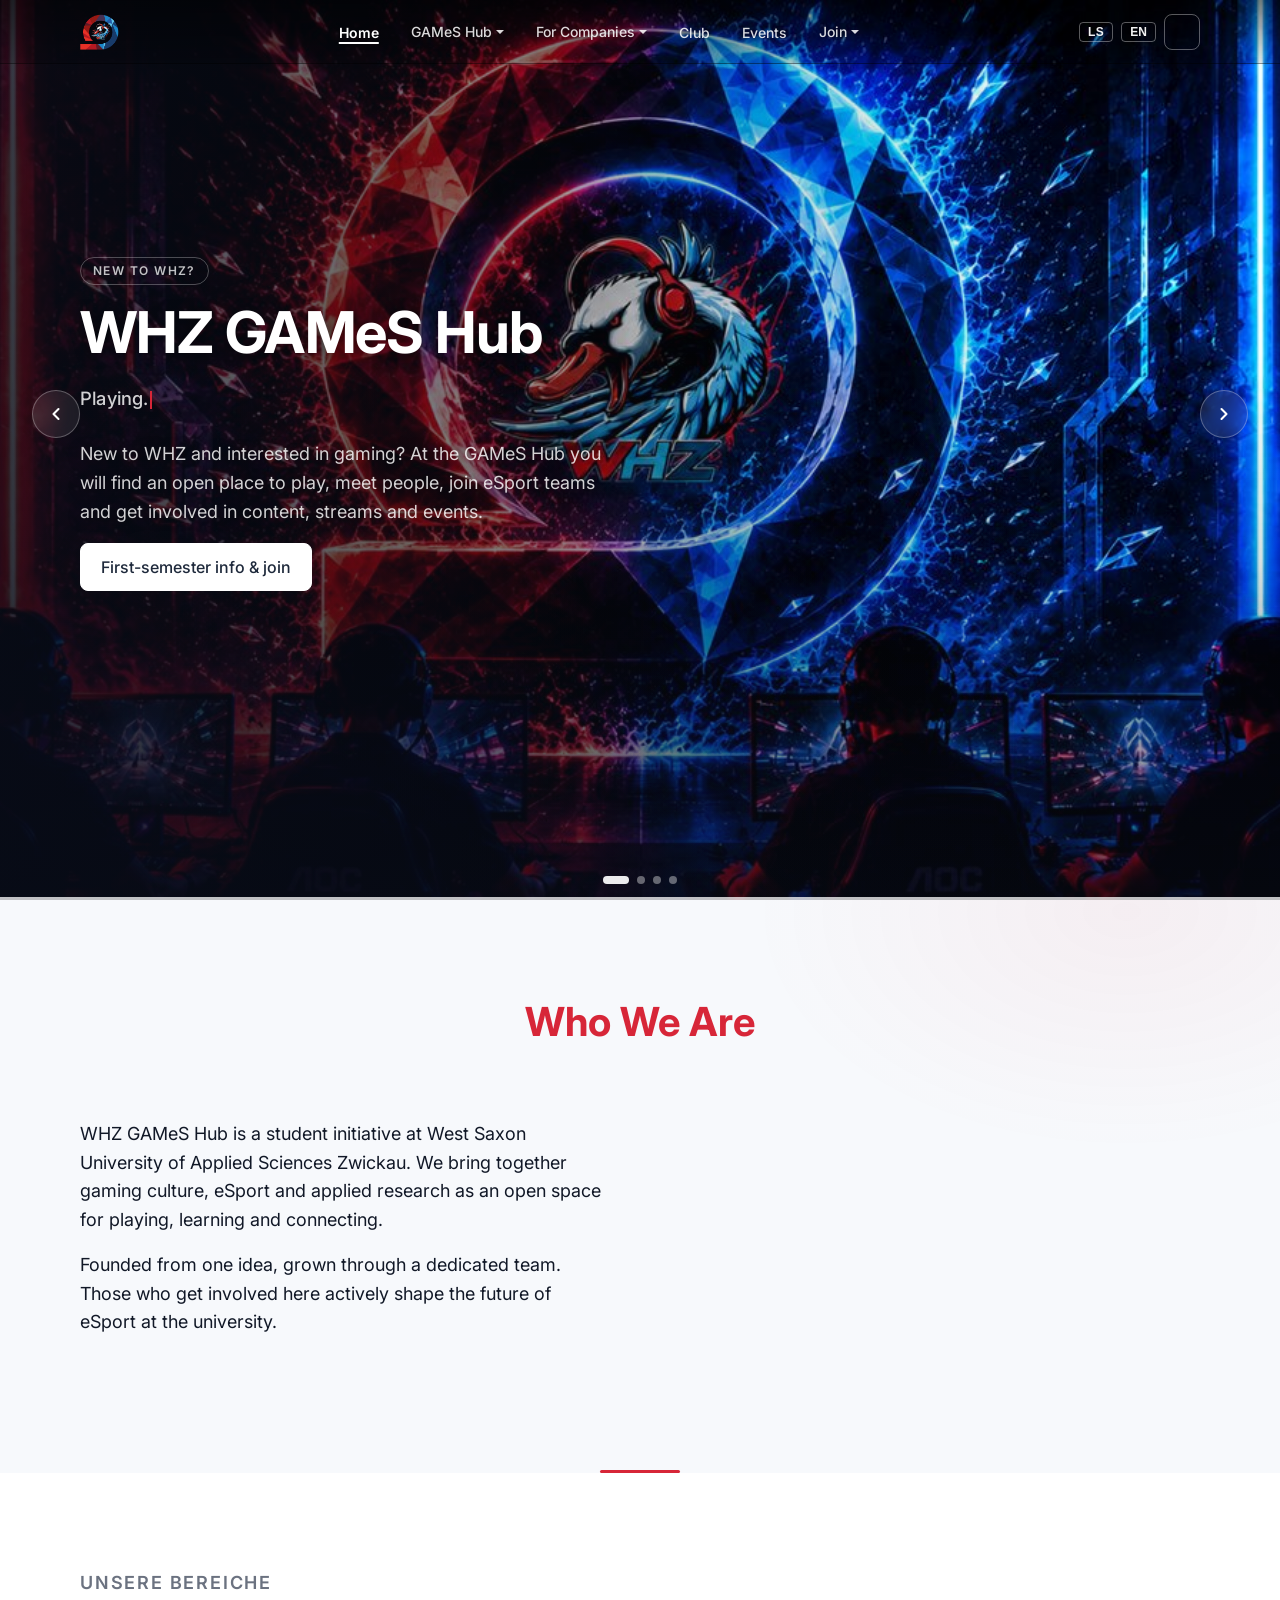
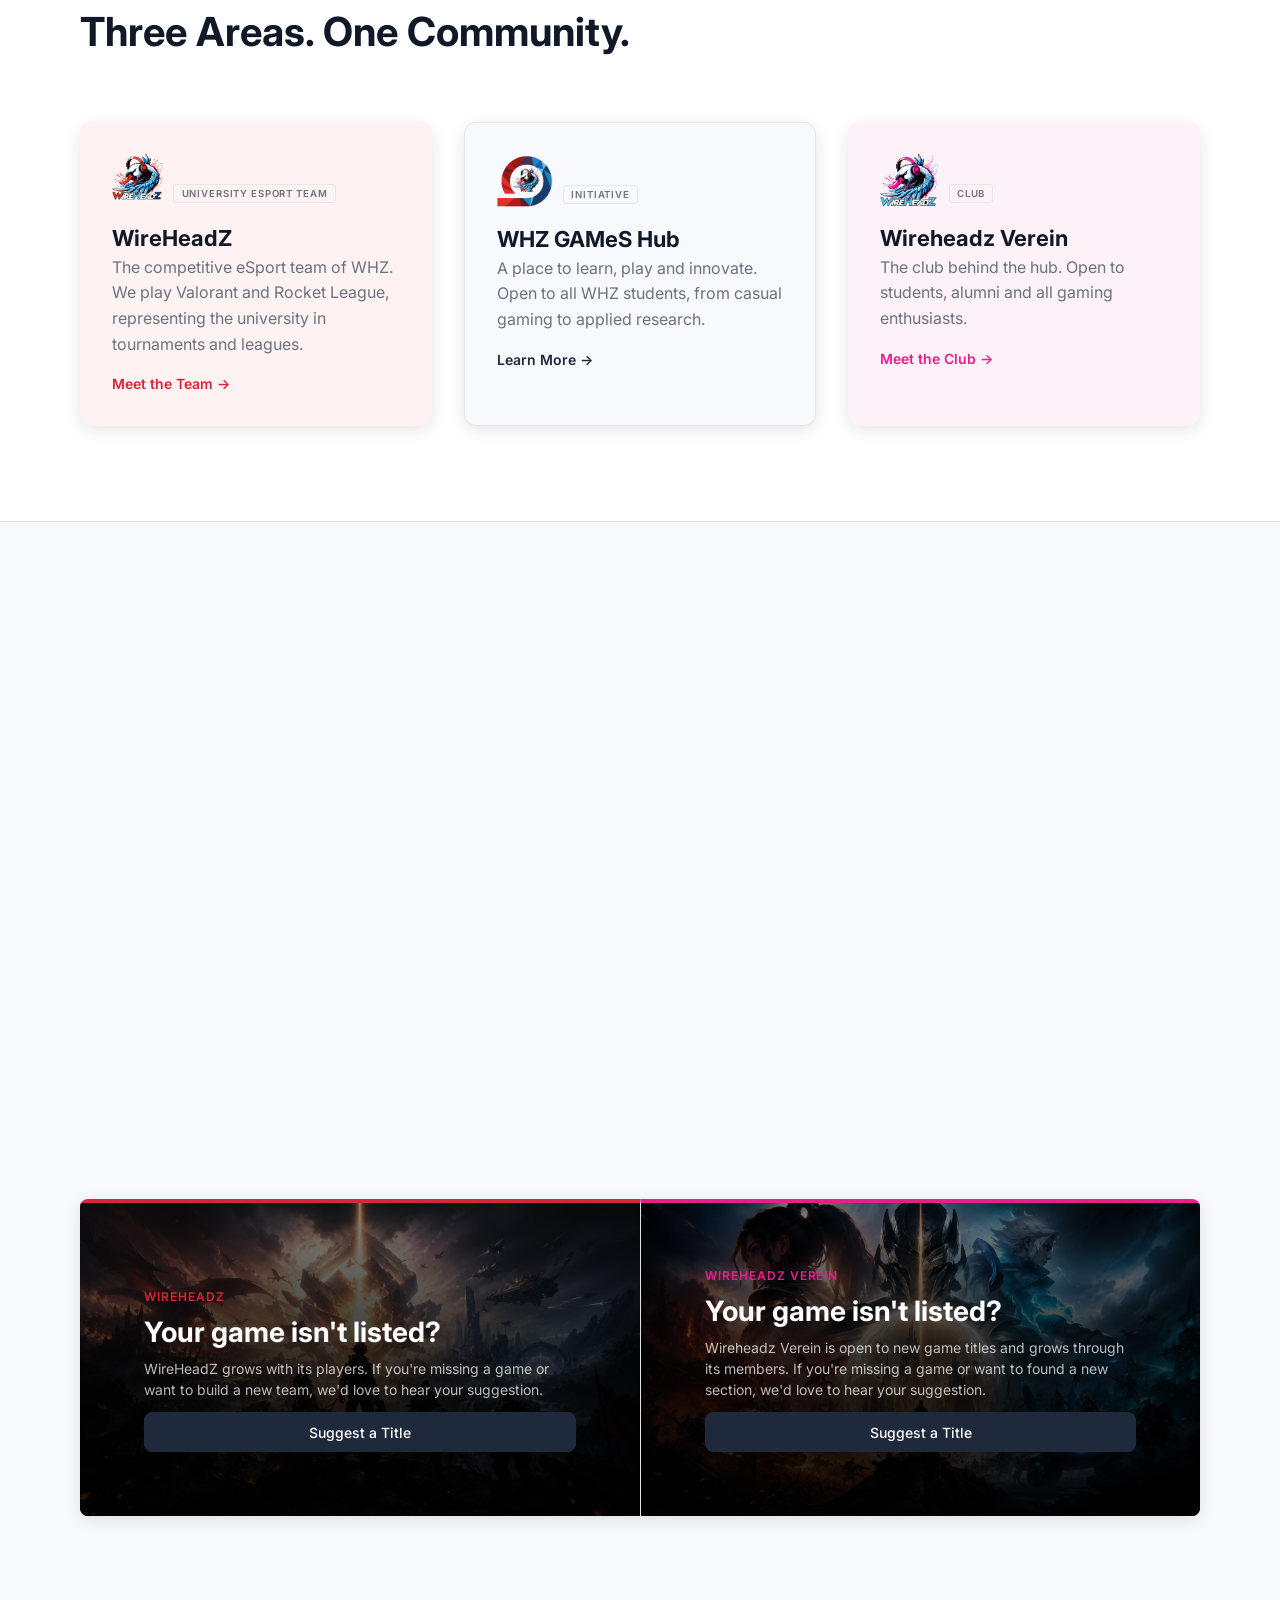
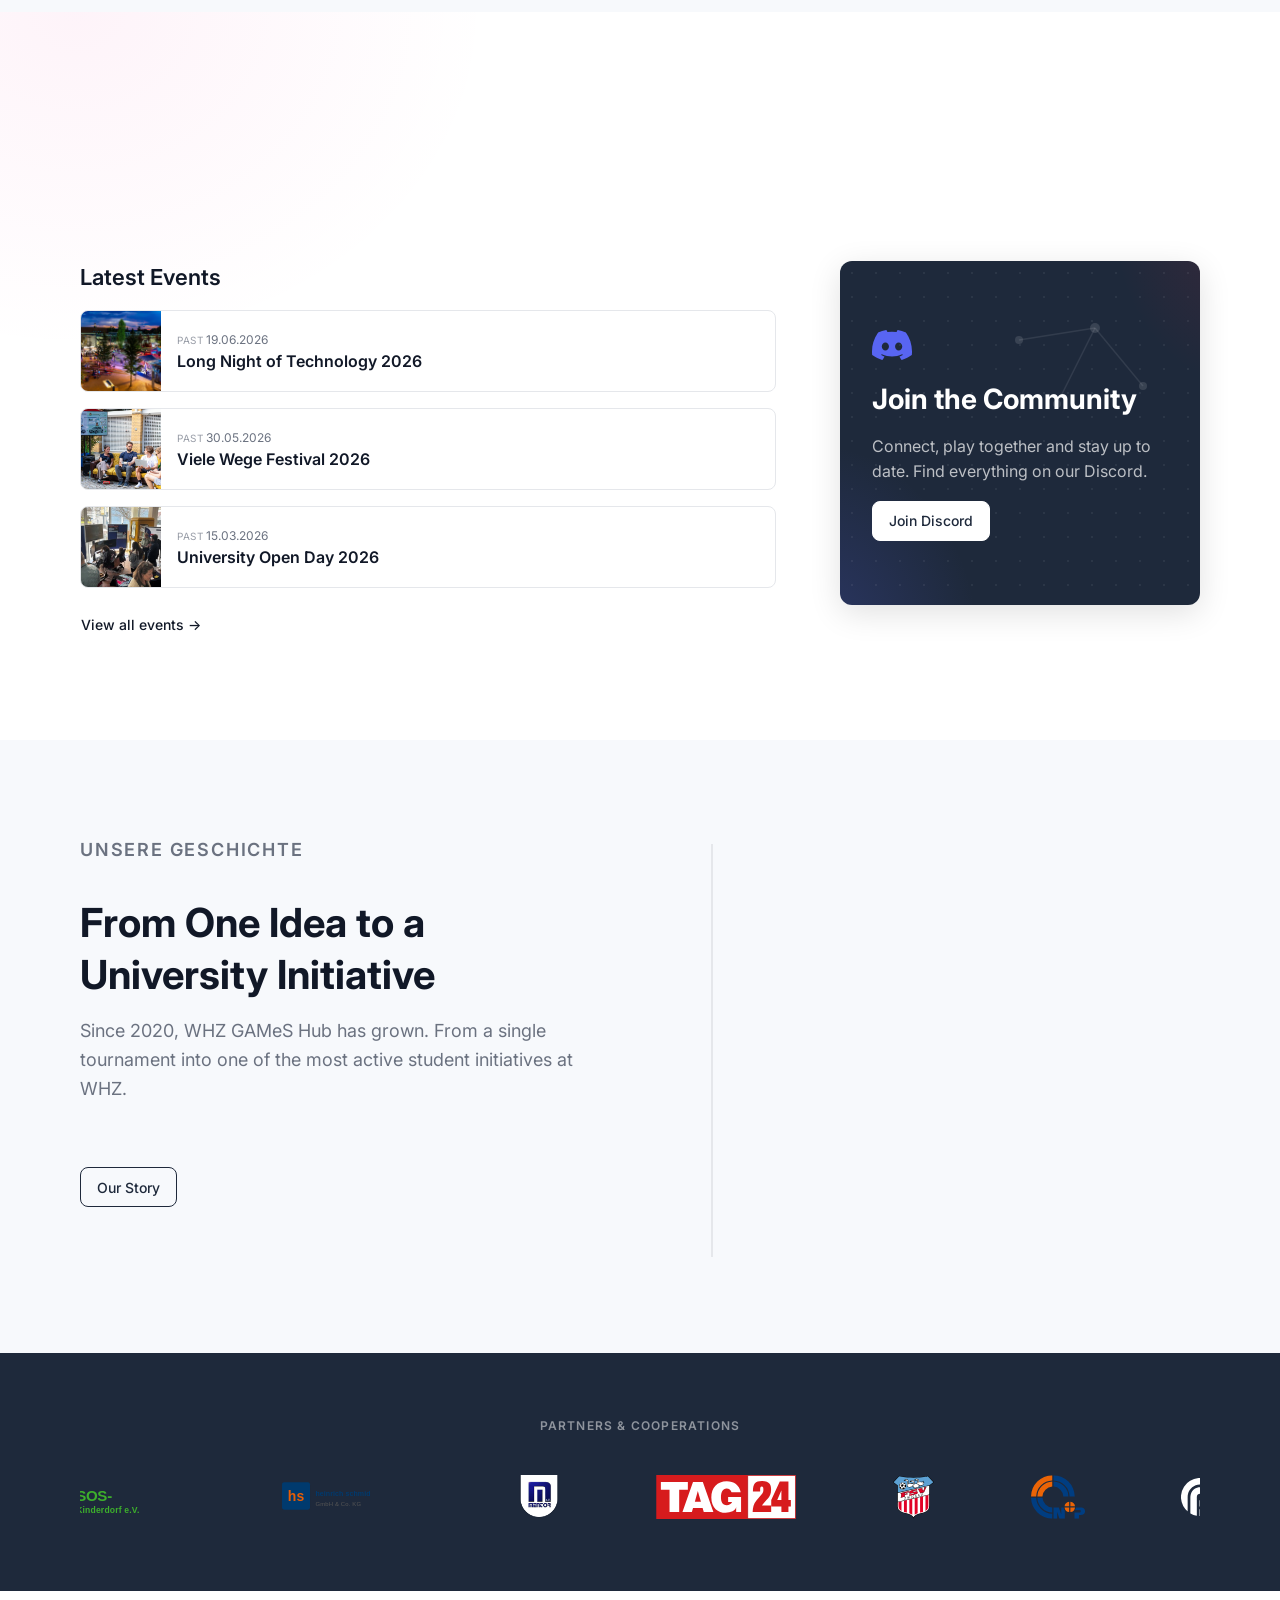
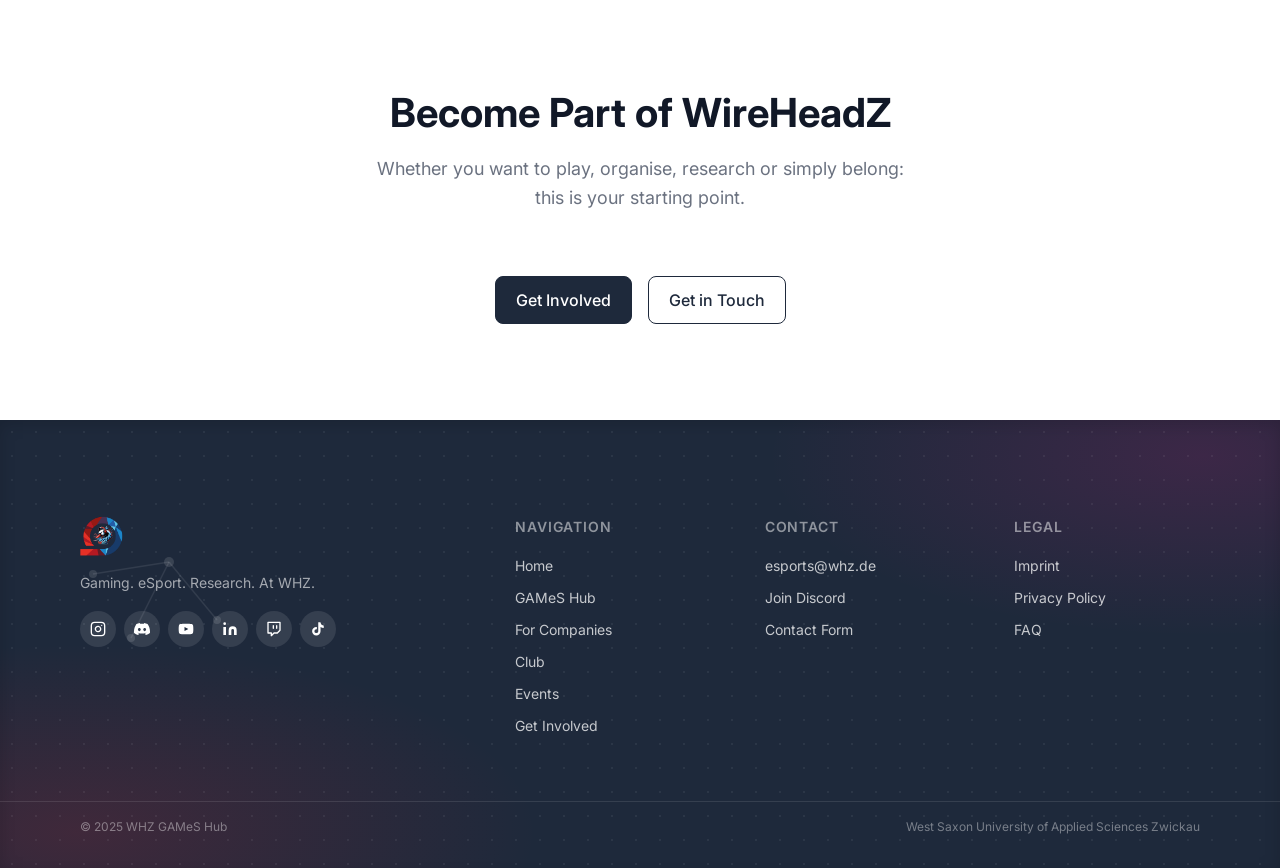
==== commit 342719c7: "Adapt asset URLs for standalone preview" ====
--- a/index.html
+++ b/index.html
@@ -8,14 +8,14 @@
   <meta property="og:type" content="website" />
   <meta property="og:title" content="WHZ GAMeS Hub" />
   <meta property="og:description" content="Lernort, Spielraum und Innovationsplattform an der WHZ Zwickau. Offen für alle: von Casual Gaming bis angewandter Forschung." />
-  <meta property="og:image" content="https://whzesports.de/site-assets-v2/images/games-hub/og-image.jpg" />
+  <meta property="og:image" content="https://whzesports.de/assets/images/games-hub/og-image.jpg" />
   <meta property="og:image:width" content="1200" />
   <meta property="og:image:height" content="630" />
   <meta property="og:site_name" content="WHZ GAMeS Hub" />
   <meta name="twitter:card" content="summary_large_image" />
   <meta name="twitter:title" content="WHZ GAMeS Hub" />
   <meta name="twitter:description" content="Lernort, Spielraum und Innovationsplattform an der WHZ Zwickau." />
-  <meta name="twitter:image" content="https://whzesports.de/site-assets-v2/images/games-hub/og-image.jpg" />
+  <meta name="twitter:image" content="https://whzesports.de/assets/images/games-hub/og-image.jpg" />
 
   <!-- Inter Font -->
   <link rel="canonical" href="https://whzesports.de/" />
@@ -41,7 +41,7 @@
 
       <!-- Logo -->
       <a href="index.html" class="nav__logo" aria-label="WHZ GAMeS Hub – Startseite">
-        <img src="site-assets-v2/logos/logo-games-hub.png" alt="WHZ GAMeS Hub" />
+        <img src="assets/logos/logo-games-hub.png" alt="WHZ GAMeS Hub" />
       </a>
 
       <!-- Desktop Nav Links -->
@@ -86,7 +86,7 @@
 
         <!-- Slide 0: GAMeS Hub -->
         <div class="showcase__slide showcase__slide--active" data-slide="0">
-          <img src="site-assets-v2/images/games-hub/og-image.jpg" alt="" class="showcase__bg" aria-hidden="true" />
+          <img src="assets/images/games-hub/og-image.jpg" alt="" class="showcase__bg" aria-hidden="true" />
           <div class="showcase__content">
             <div class="container">
               <span class="showcase__label" data-de="Neu an der WHZ?" data-en="New to WHZ?" data-ls-de="Neu an der WHZ?" data-ls-en="New to WHZ?">Neu an der WHZ?</span>
@@ -99,7 +99,7 @@
 
         <!-- Slide 1: Unternehmen -->
         <div class="showcase__slide" data-slide="1">
-          <img src="site-assets-v2/images/partner/hero.jpg" alt="" class="showcase__bg" aria-hidden="true" loading="lazy" />
+          <img src="assets/images/partner/hero.jpg" alt="" class="showcase__bg" aria-hidden="true" loading="lazy" />
           <div class="showcase__content">
             <div class="container">
               <span class="showcase__label" data-de="Für Unternehmen" data-en="For Companies" data-ls-de="Für Unternehmen" data-ls-en="For Companies">Für Unternehmen</span>
@@ -126,7 +126,7 @@
 
         <!-- Slide 3: WireHeadZ -->
         <div class="showcase__slide" data-slide="3">
-          <img src="site-assets-v2/images/wireheadz/hero.jpg" alt="" class="showcase__bg" aria-hidden="true" loading="lazy" />
+          <img src="assets/images/wireheadz/hero.jpg" alt="" class="showcase__bg" aria-hidden="true" loading="lazy" />
           <div class="showcase__content">
             <div class="container">
               <span class="showcase__label" data-de="Hochschul eSport-Team" data-en="University eSport Team" data-ls-de="Hochschul eSport-Team" data-ls-en="University eSport Team">Hochschul eSport-Team</span>
@@ -139,7 +139,7 @@
 
         <!-- Slide 4: Wireheadz Verein -->
         <div class="showcase__slide" data-slide="4">
-          <img src="site-assets-v2/images/wireheadz-ev/hero.jpg" alt="" class="showcase__bg" aria-hidden="true" loading="lazy" />
+          <img src="assets/images/wireheadz-ev/hero.jpg" alt="" class="showcase__bg" aria-hidden="true" loading="lazy" />
           <div class="showcase__content">
             <div class="container">
               <span class="showcase__label" data-de="Gaming-Verein" data-en="Gaming Club" data-ls-de="Gaming-Verein" data-ls-en="Gaming Club">Gaming-Verein</span>
@@ -236,7 +236,7 @@
           <!-- WireHeadZ -->
           <div class="area-card area-card--wireheadz">
             <div class="area-card__top">
-              <img src="site-assets-v2/logos/logo-wireheadz.png" alt="WireHeadZ" class="area-card__logo" />
+              <img src="assets/logos/logo-wireheadz.png" alt="WireHeadZ" class="area-card__logo" />
               <span class="area-card__label" data-de="Hochschul eSport-Team" data-en="University eSport Team" data-ls-de="Hochschul eSport-Team" data-ls-en="University eSport Team">Hochschul eSport-Team</span>
             </div>
             <div>
@@ -264,7 +264,7 @@
           <!-- GAMeS Hub -->
           <div class="area-card area-card--games-hub">
             <div class="area-card__top">
-              <img src="site-assets-v2/logos/logo-games-hub.png" alt="WHZ GAMeS Hub" class="area-card__logo" />
+              <img src="assets/logos/logo-games-hub.png" alt="WHZ GAMeS Hub" class="area-card__logo" />
               <span class="area-card__label" data-de="Initiative" data-en="Initiative" data-ls-de="Initiative" data-ls-en="Initiative">Initiative</span>
             </div>
             <div>
@@ -292,7 +292,7 @@
           <!-- Wireheadz Verein -->
           <div class="area-card area-card--ev">
             <div class="area-card__top">
-              <img src="site-assets-v2/logos/logo-wireheadz-ev.png" alt="Wireheadz Verein" class="area-card__logo" />
+              <img src="assets/logos/logo-wireheadz-ev.png" alt="Wireheadz Verein" class="area-card__logo" />
               <span class="area-card__label" data-de="Verein" data-en="Club" data-ls-de="Verein" data-ls-en="Club">Verein</span>
             </div>
             <div>
@@ -350,7 +350,7 @@
         <!-- Mitmachen: beide Organisationen in einem zusammenhängenden Bereich -->
         <div class="esports-join">
           <div class="esports-join__half esports-join__half--wireheadz">
-            <img src="site-assets-v2/images/shared/kader-hintergrund.jpg" alt="" class="esports-join__bg" aria-hidden="true" />
+            <img src="assets/images/shared/kader-hintergrund.jpg" alt="" class="esports-join__bg" aria-hidden="true" />
             <div class="esports-join__overlay"></div>
             <div class="esports-join__content">
               <span class="esports-join__org" data-de="WireHeadZ" data-en="WireHeadZ" data-ls-de="WireHeadZ" data-ls-en="WireHeadZ">WireHeadZ</span>
@@ -369,7 +369,7 @@
             </div>
           </div>
           <div class="esports-join__half esports-join__half--ev">
-            <img src="site-assets-v2/images/shared/kader-hintergrund-ev.jpg" alt="" class="esports-join__bg" aria-hidden="true" />
+            <img src="assets/images/shared/kader-hintergrund-ev.jpg" alt="" class="esports-join__bg" aria-hidden="true" />
             <div class="esports-join__overlay"></div>
             <div class="esports-join__content">
               <span class="esports-join__org esports-join__org--ev" data-de="Wireheadz Verein" data-en="Wireheadz Verein" data-ls-de="Wireheadz Verein" data-ls-en="Wireheadz Verein">Wireheadz Verein</span>
@@ -485,7 +485,7 @@
           <div class="timeline" role="list">
 
             <div class="timeline__item" role="listitem">
-              <div class="timeline__bg" aria-hidden="true" style="background-image: url('site-assets-v2/images/games-hub/history/2020.jpg')"></div>
+              <div class="timeline__bg" aria-hidden="true" style="background-image: url('assets/images/games-hub/history/2020.jpg')"></div>
               <div class="timeline__dot" aria-hidden="true"></div>
               <p class="timeline__year">2020</p>
               <p class="timeline__text"
@@ -513,7 +513,7 @@
             </div>
 
             <div class="timeline__item" role="listitem">
-              <div class="timeline__bg" aria-hidden="true" style="background-image: url('site-assets-v2/images/games-hub/history/2022.jpg')"></div>
+              <div class="timeline__bg" aria-hidden="true" style="background-image: url('assets/images/games-hub/history/2022.jpg')"></div>
               <div class="timeline__dot" aria-hidden="true"></div>
               <p class="timeline__year">2022</p>
               <p class="timeline__text"
@@ -541,7 +541,7 @@
             </div>
 
             <div class="timeline__item" role="listitem">
-              <div class="timeline__bg" aria-hidden="true" style="background-image: url('site-assets-v2/images/games-hub/history/2024.jpg')"></div>
+              <div class="timeline__bg" aria-hidden="true" style="background-image: url('assets/images/games-hub/history/2024.jpg')"></div>
               <div class="timeline__dot" aria-hidden="true"></div>
               <p class="timeline__year">2024</p>
               <p class="timeline__text"
@@ -569,7 +569,7 @@
             </div>
 
             <div class="timeline__item" role="listitem">
-              <div class="timeline__bg" aria-hidden="true" style="background-image: url('site-assets-v2/images/games-hub/history/2025.jpg')"></div>
+              <div class="timeline__bg" aria-hidden="true" style="background-image: url('assets/images/games-hub/history/2025.jpg')"></div>
               <div class="timeline__dot" aria-hidden="true"></div>
               <p class="timeline__year">2025</p>
               <p class="timeline__text"
--- a/styles/layout.css
+++ b/styles/layout.css
@@ -2917,7 +2917,7 @@
 /* ---- WireHeadZ Teambild rechts im Hero ---- */
 .wh-hero--wh {
   background:
-    url('../site-assets-v2/images/wireheadz/hero.jpg') right center / auto 100% no-repeat,
+    url('../assets/images/wireheadz/hero.jpg') right center / auto 100% no-repeat,
     linear-gradient(to right, var(--color-wireheadz) 0%, #000 55%);
   min-height: 620px;
 }
@@ -2927,7 +2927,7 @@
 /* ---- Wireheadz Verein: Vereinsbild rechts im Hero ---- */
 .wh-hero--ev {
   background:
-    url('../site-assets-v2/images/wireheadz-ev/hero.jpg') right center / auto 100% no-repeat,
+    url('../assets/images/wireheadz-ev/hero.jpg') right center / auto 100% no-repeat,
     linear-gradient(to right, var(--color-ev) 0%, #0e0a1a 55%);
   min-height: 620px;
 }
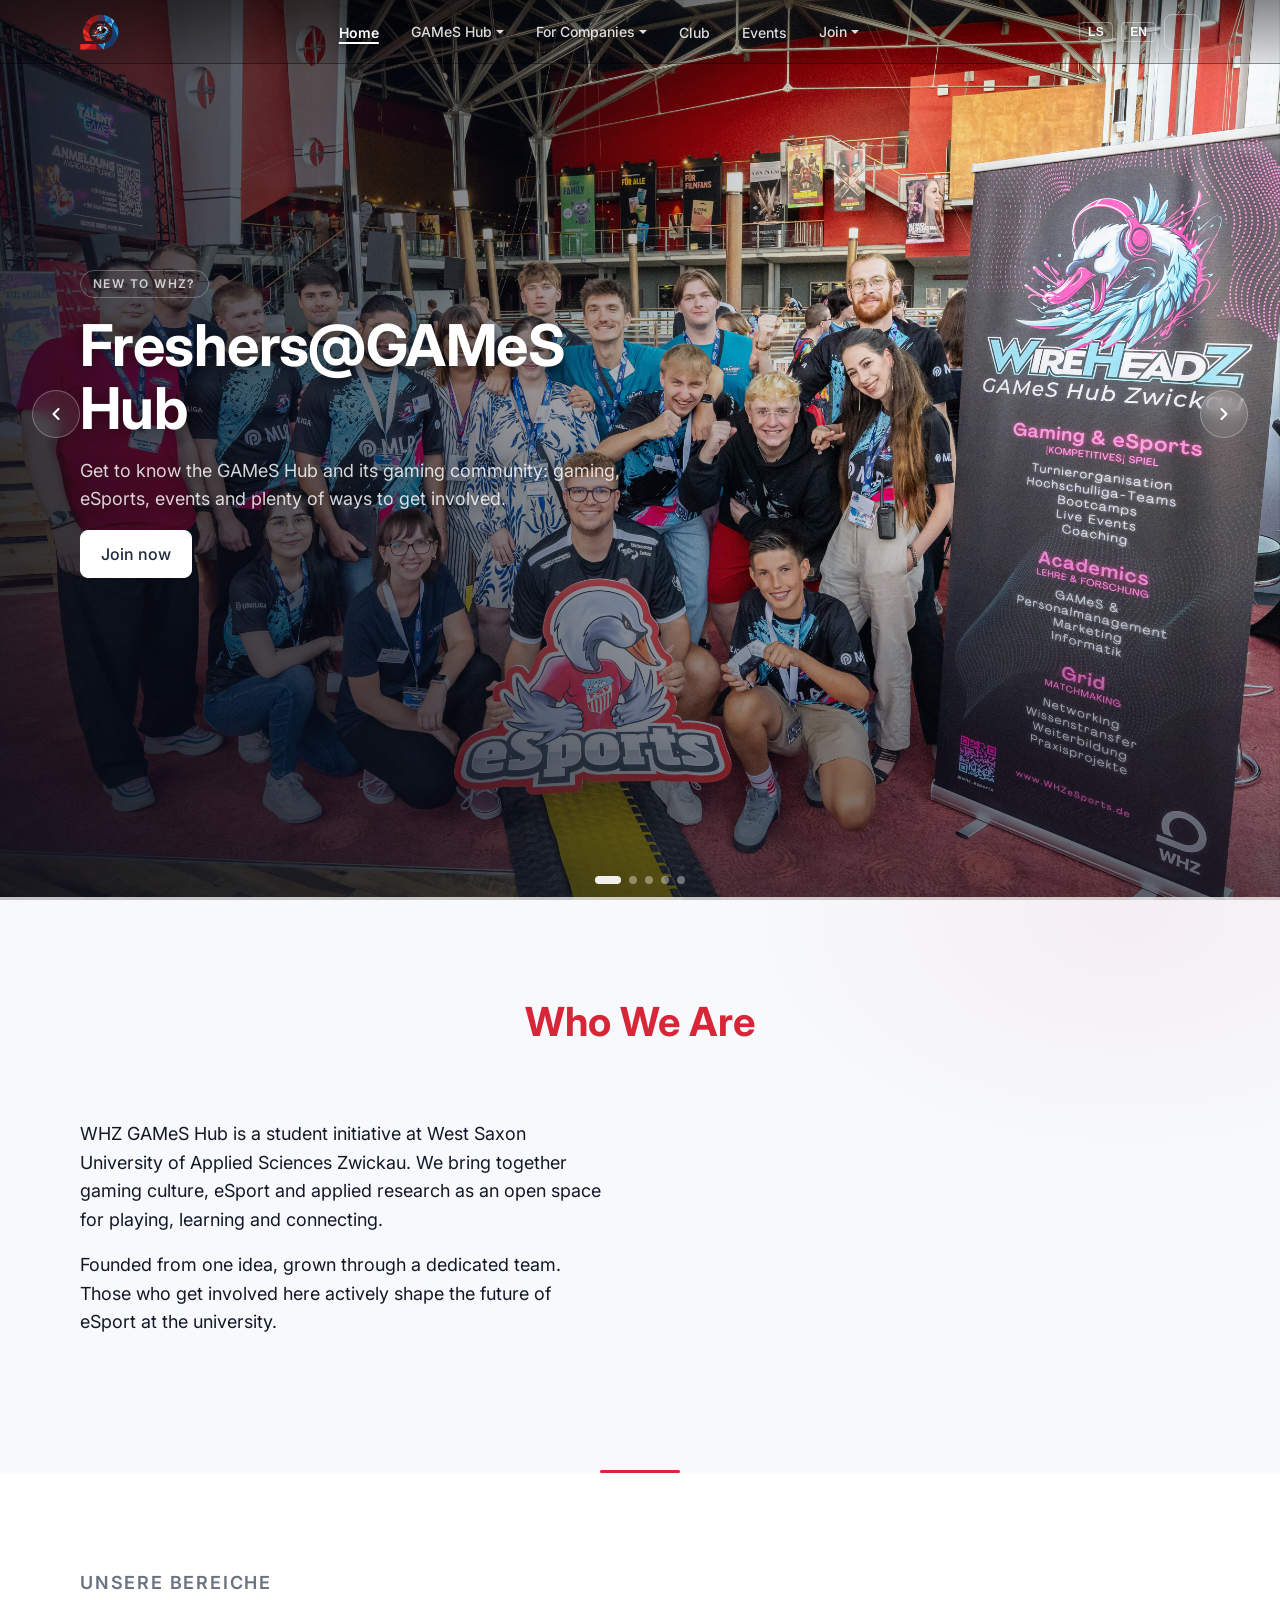
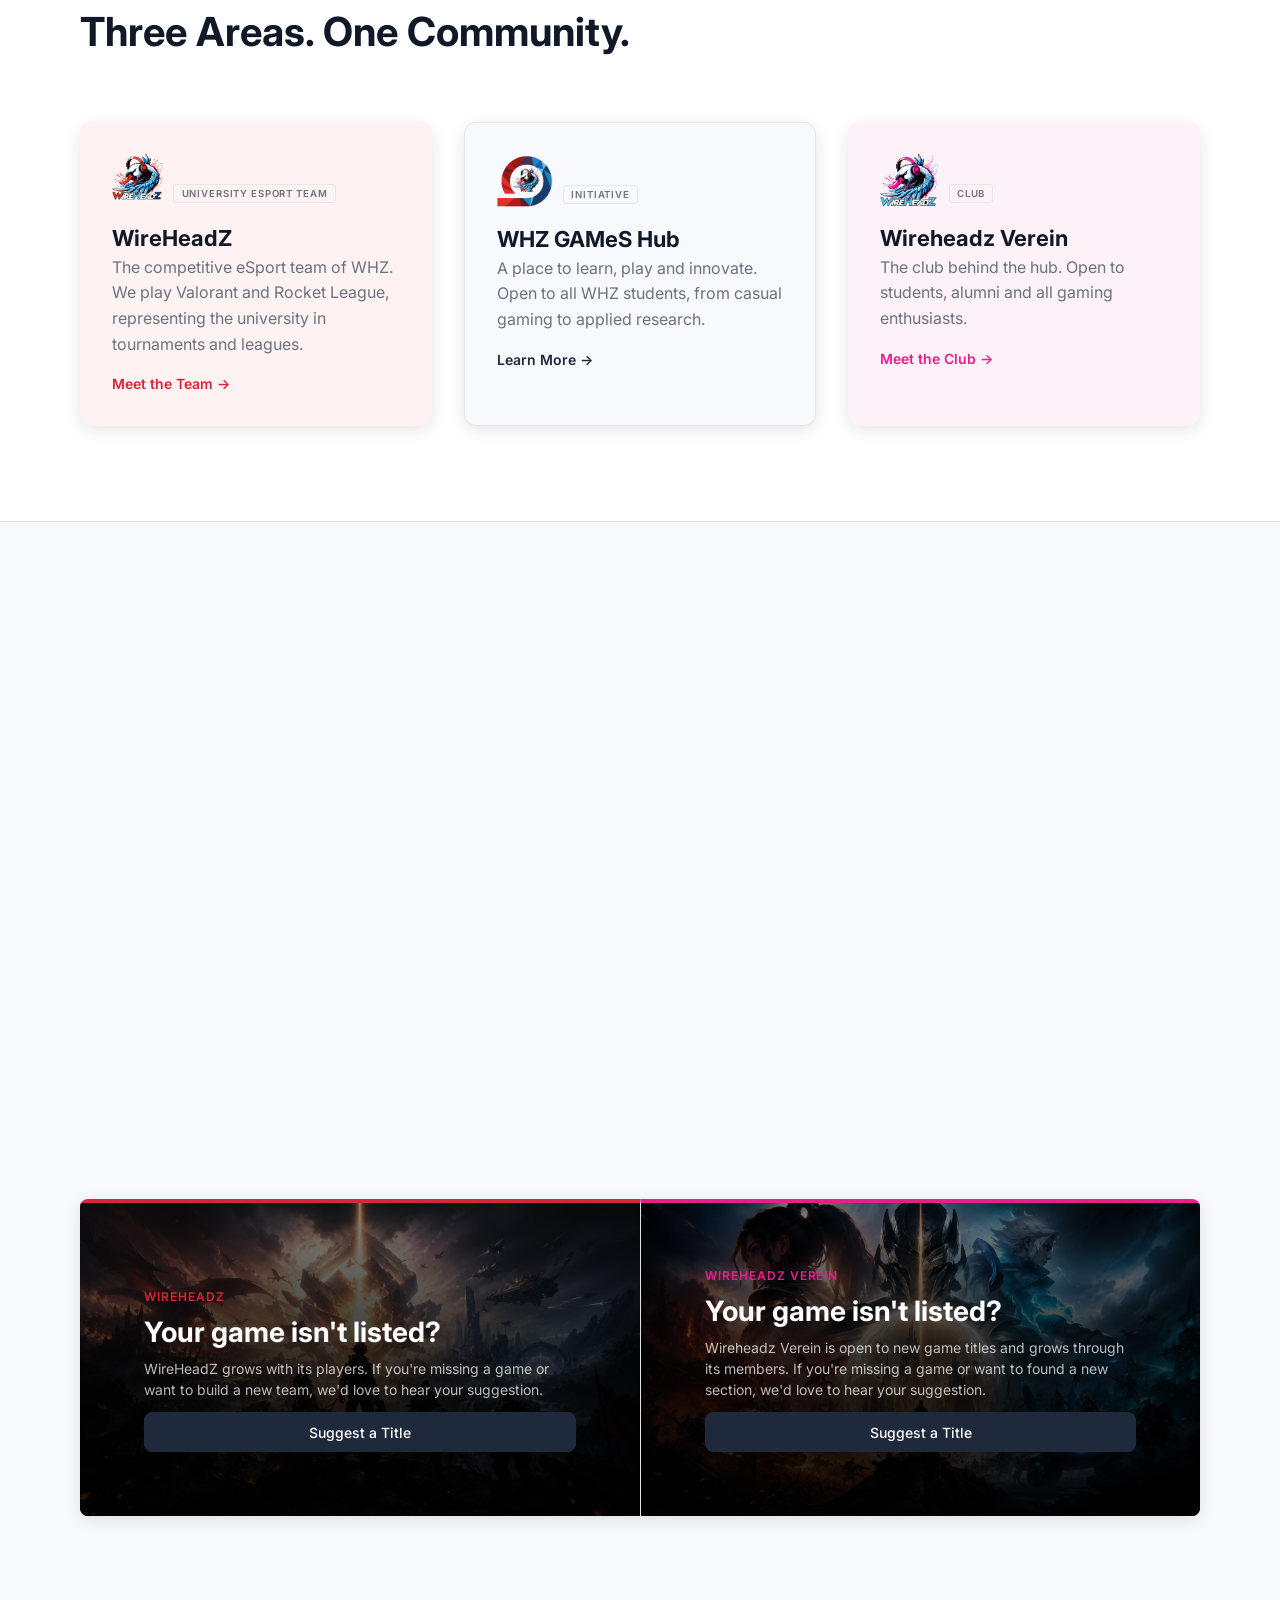
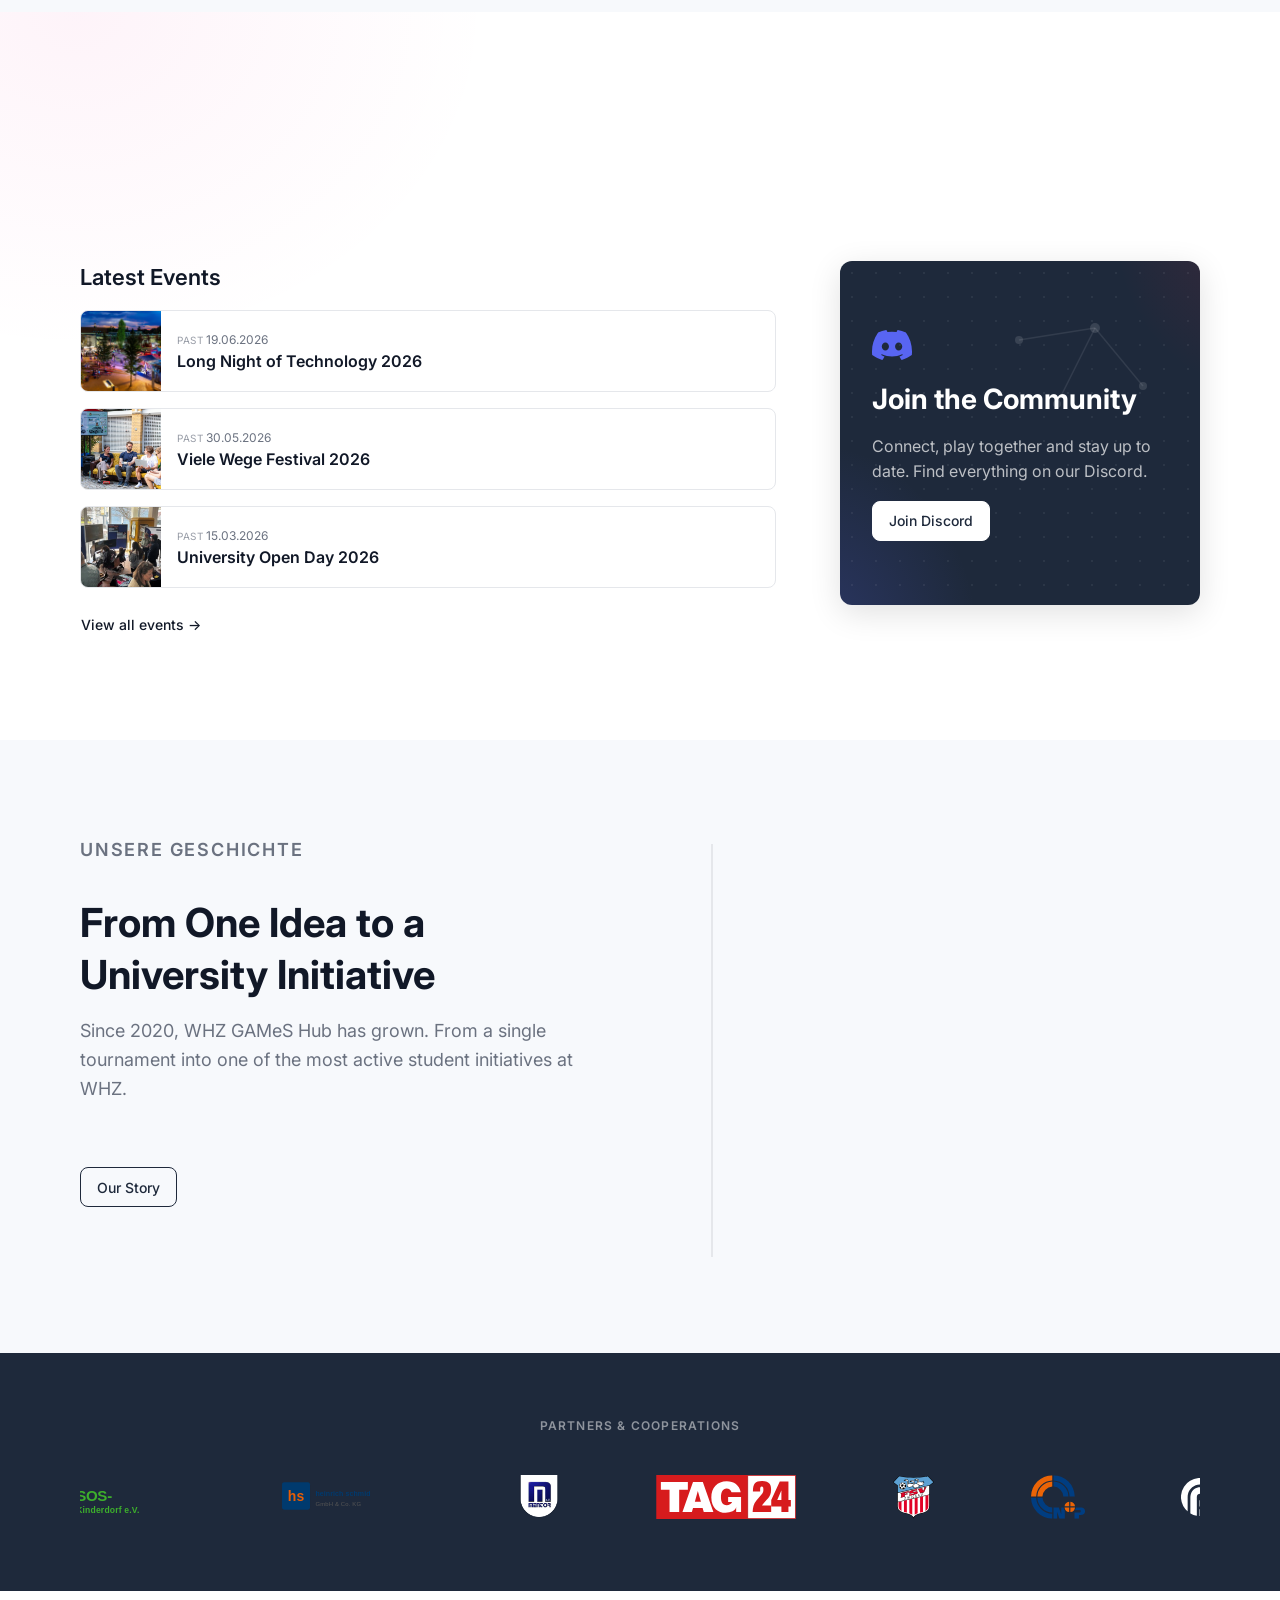
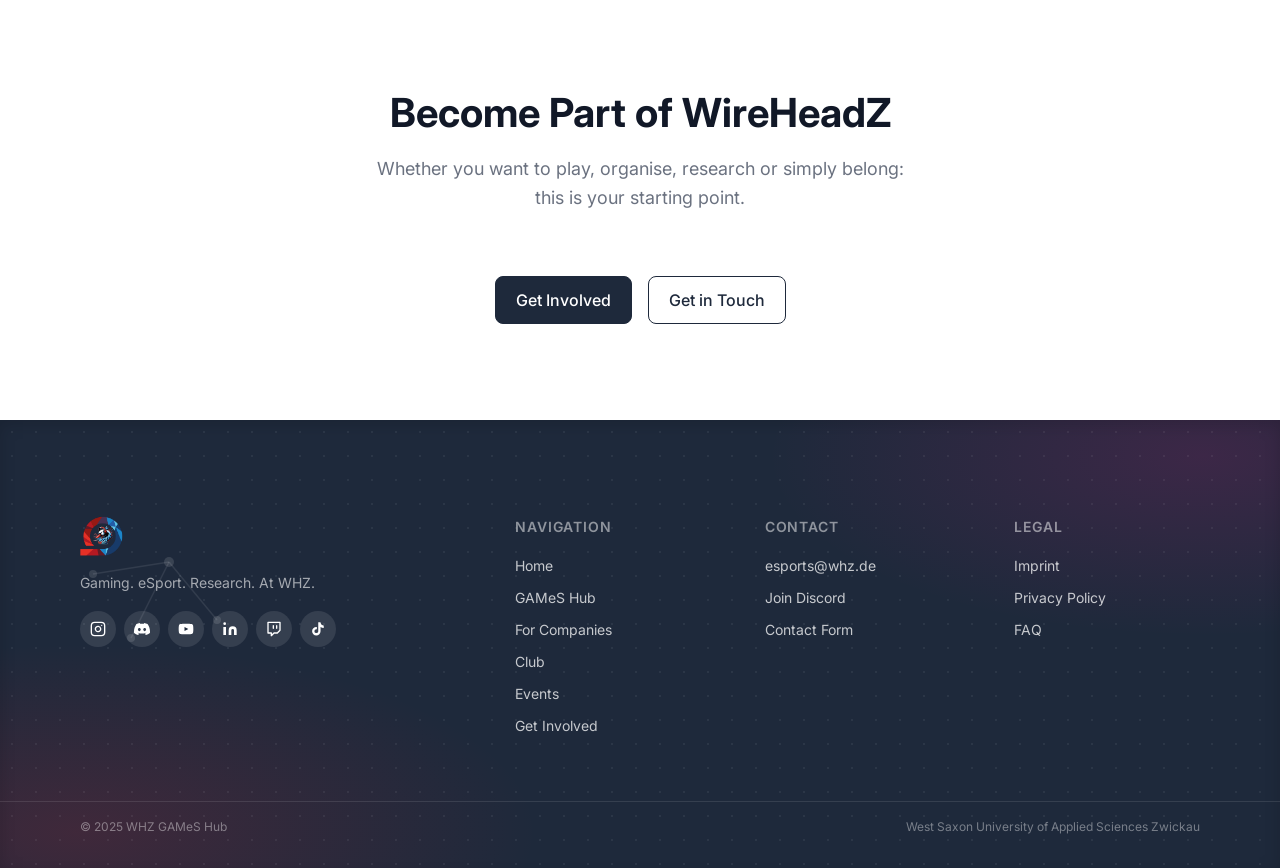
==== commit d1b4e2ca: "Add Ersti GAMeS Hub community experience" ====
--- a/index.html
+++ b/index.html
@@ -24,7 +24,7 @@
   <link href="https://fonts.googleapis.com/css2?family=Inter:wght@400;500;600;700&display=swap" rel="stylesheet" />
 
   <!-- Lucide Icons -->
-  <script src="https://unpkg.com/lucide@latest/dist/umd/lucide.js"></script>
+  <script src="https://unpkg.com/lucide@1.50.0/dist/umd/lucide.js" integrity="sha256-F3iJPjsptYxkULp6pDthIlDUlhwH0xCi9FQDFYrlMNs=" crossorigin="anonymous"></script>
 
   <!-- Styles -->
   <link rel="stylesheet" href="styles/tokens.css?v=8" />
@@ -84,15 +84,28 @@
 
       <div class="showcase__track">
 
+        <!-- Erster Einstieg für neue Studierende -->
+        <div class="showcase__slide showcase__slide--active" data-slide="erstis">
+          <img src="assets/images/unsorted/Talentgame%202024.JPG" alt="" class="showcase__bg" aria-hidden="true" />
+          <div class="showcase__content">
+            <div class="container">
+              <span class="showcase__label" data-de="Neu an der WHZ?" data-en="New to WHZ?" data-ls-de="Neu an der WHZ?" data-ls-en="New to WHZ?">Neu an der WHZ?</span>
+              <h2 class="showcase__title" data-de="Ersti@GAMeS Hub" data-en="Freshers@GAMeS Hub" data-ls-de="Ersti@GAMeS Hub" data-ls-en="Freshers@GAMeS Hub">Ersti@GAMeS Hub</h2>
+              <p class="showcase__text" data-de="Lerne das GAMeS Hub und die Gaming-Community kennen: Gaming, eSport, Events und viele Möglichkeiten, selbst mitzumachen." data-en="Get to know the GAMeS Hub and its gaming community: gaming, eSports, events and plenty of ways to get involved." data-ls-de="Du bist neu an der WHZ? Im GAMeS Hub kannst du spielen, eSport und Events kennenlernen und mitmachen." data-ls-en="Are you new at WHZ? At the GAMeS Hub you can play, discover eSports and events, and join in.">Lerne das GAMeS Hub und die Gaming-Community kennen: Gaming, eSport, Events und viele Möglichkeiten, selbst mitzumachen.</p>
+              <a href="mitmachen.html" class="btn btn--white btn--lg" data-de="Jetzt mitmachen" data-en="Join now" data-ls-de="Jetzt mitmachen" data-ls-en="Join now">Jetzt mitmachen</a>
+            </div>
+          </div>
+        </div>
+
         <!-- Slide 0: GAMeS Hub -->
-        <div class="showcase__slide showcase__slide--active" data-slide="0">
+        <div class="showcase__slide" data-slide="0">
           <img src="assets/images/games-hub/og-image.jpg" alt="" class="showcase__bg" aria-hidden="true" />
           <div class="showcase__content">
             <div class="container">
-              <span class="showcase__label" data-de="Neu an der WHZ?" data-en="New to WHZ?" data-ls-de="Neu an der WHZ?" data-ls-en="New to WHZ?">Neu an der WHZ?</span>
+              <span class="showcase__label" data-de="Initiative · WHZ Zwickau" data-en="Initiative · WHZ Zwickau" data-ls-de="Initiative · WHZ Zwickau" data-ls-en="Initiative · WHZ Zwickau">Initiative · WHZ Zwickau</span>
               <h2 class="showcase__title" data-de="WHZ GAMeS Hub" data-en="WHZ GAMeS Hub" data-ls-de="WHZ GAMeS Hub" data-ls-en="WHZ GAMeS Hub">WHZ GAMeS Hub</h2>
-              <p class="showcase__text" data-de="Du bist neu an der WHZ und interessierst dich für Gaming? Im GAMeS Hub findest du einen offenen Ort zum Zocken, neue Leute, eSport-Teams und Möglichkeiten, bei Content, Streams und Events mitzumachen." data-en="New to WHZ and interested in gaming? At the GAMeS Hub you will find an open place to play, meet people, join eSport teams and get involved in content, streams and events." data-ls-de="Du bist neu an der WHZ und magst Gaming? Im GAMeS Hub kannst du spielen, neue Leute treffen und bei Teams oder Events mitmachen." data-ls-en="Are you new to WHZ and interested in gaming? At the GAMeS Hub you can play, meet people and join teams or events.">Du bist neu an der WHZ und interessierst dich für Gaming? Im GAMeS Hub findest du einen offenen Ort zum Zocken, neue Leute, eSport-Teams und Möglichkeiten, bei Content, Streams und Events mitzumachen.</p>
-              <a href="mitmachen.html#ersti-start" class="btn btn--white btn--lg" data-de="Ersti-Infos &amp; mitmachen" data-en="First-semester info &amp; join" data-ls-de="Ersti-Infos &amp; mitmachen" data-ls-en="First-semester info &amp; join">Ersti-Infos &amp; mitmachen</a>
+              <p class="showcase__text" data-de="Lernort, Spielraum und Innovationsplattform an der Westsächsischen Hochschule Zwickau. Offen für alle: von Casual Gaming bis angewandter Forschung." data-en="A place to learn, play and innovate at West Saxon University Zwickau. Open to all: from casual gaming to applied research." data-ls-de="Hier kann man spielen. Hier kann man lernen. Hier kann man forschen. Alle Studierenden der Hochschule Zwickau sind willkommen." data-ls-en="Here you can play. Here you can learn. Here you can do research. All students at Zwickau University are welcome.">Lernort, Spielraum und Innovationsplattform an der Westsächsischen Hochschule Zwickau. Offen für alle: von Casual Gaming bis angewandter Forschung.</p>
+              <a href="games-hub.html" class="btn btn--white btn--lg" data-de="Zum GAMeS Hub" data-en="Explore GAMeS Hub" data-ls-de="Zum GAMeS Hub" data-ls-en="Explore GAMeS Hub">Zum GAMeS Hub</a>
             </div>
           </div>
         </div>
@@ -167,6 +180,7 @@
         <button class="showcase__dot" data-target="2"></button>
         <button class="showcase__dot" data-target="3"></button>
         <button class="showcase__dot" data-target="4"></button>
+        <button class="showcase__dot" data-target="5"></button>
       </div>
 
     </section>
@@ -186,11 +200,11 @@
         </h2>
         <div class="mission__body">
           <div class="mission__text">
-            <p data-de="Der WHZ GAMeS Hub ist eine studentische Initiative an der Westsächsischen Hochschule Zwickau. Wir verbinden Gaming-Kultur, eSport und angewandte Forschung als offener Ort zum Spielen, Lernen und Vernetzen."
+            <p data-de="Das WHZ GAMeS Hub ist eine studentische Initiative an der Westsächsischen Hochschule Zwickau. Wir verbinden Gaming-Kultur, eSport und angewandte Forschung als offener Ort zum Spielen, Lernen und Vernetzen."
                data-en="WHZ GAMeS Hub is a student initiative at West Saxon University of Applied Sciences Zwickau. We bring together gaming culture, eSport and applied research as an open space for playing, learning and connecting."
-               data-ls-de="Der WHZ GAMeS Hub ist eine Initiative von Studierenden. Wir sind an der Hochschule Zwickau. Hier kann man spielen. Hier kann man lernen. Hier kann man forschen."
+               data-ls-de="Das WHZ GAMeS Hub ist eine Initiative von Studierenden. Wir sind an der Hochschule Zwickau. Hier kann man spielen. Hier kann man lernen. Hier kann man forschen."
                data-ls-en="WHZ GAMeS Hub is a student initiative. We are at West Saxon University Zwickau. Here you can play. Here you can learn. Here you can do research.">
-              Der WHZ GAMeS Hub ist eine studentische Initiative an der Westsächsischen Hochschule Zwickau. Wir verbinden Gaming-Kultur, eSport und angewandte Forschung als offener Ort zum Spielen, Lernen und Vernetzen.
+              Das WHZ GAMeS Hub ist eine studentische Initiative an der Westsächsischen Hochschule Zwickau. Wir verbinden Gaming-Kultur, eSport und angewandte Forschung als offener Ort zum Spielen, Lernen und Vernetzen.
             </p>
             <p data-de="Gegründet aus einer Idee, gewachsen durch ein engagiertes Team. Wer hier mitmacht, gestaltet die Zukunft des eSport an der Hochschule aktiv mit."
                data-en="Founded from one idea, grown through a dedicated team. Those who get involved here actively shape the future of eSport at the university."
@@ -443,7 +457,7 @@
                data-ls-en="On our Discord you can chat. You can play together there. You find all news there.">
               Tausch dich aus, spiel mit und bleib auf dem Laufenden. Alles passiert auf unserem Discord.
             </p>
-            <a href="https://discord.gg/zs48PfpJJF" target="_blank" rel="noopener" class="btn btn--white"
+            <a href="https://discord.gg/jpEgusqb6N" target="_blank" rel="noopener" class="btn btn--white"
                data-de="Discord beitreten" data-en="Join Discord" data-ls-de="Discord beitreten" data-ls-en="Join Discord">
               Discord beitreten
             </a>
@@ -470,11 +484,11 @@
                 data-ls-en="We started with one idea in 2020.">
               Von einer Idee zur Hochschul-Initiative
             </h2>
-            <p data-de="Seit 2020 wächst der WHZ GAMeS Hub. Aus einem einzelnen Turnier entstand eine der aktivsten studentischen Initiativen an der WHZ."
+            <p data-de="Seit 2020 wächst das WHZ GAMeS Hub. Aus einem einzelnen Turnier entstand eine der aktivsten studentischen Initiativen an der WHZ."
                data-en="Since 2020, WHZ GAMeS Hub has grown. From a single tournament into one of the most active student initiatives at WHZ."
-               data-ls-de="Seit 2020 wächst der WHZ GAMeS Hub. Aus 1 Turnier wurde eine große Initiative."
+               data-ls-de="Seit 2020 wächst das WHZ GAMeS Hub. Aus 1 Turnier wurde eine große Initiative."
                data-ls-en="Since 2020, WHZ GAMeS Hub has grown. 1 tournament became a big student initiative.">
-              Seit 2020 wächst der WHZ GAMeS Hub. Aus einem einzelnen Turnier entstand eine der aktivsten studentischen Initiativen an der WHZ.
+              Seit 2020 wächst das WHZ GAMeS Hub. Aus einem einzelnen Turnier entstand eine der aktivsten studentischen Initiativen an der WHZ.
             </p>
             <a href="games-hub.html#history" class="btn btn--secondary" style="margin-top: var(--space-lg);"
                data-de="Unsere Geschichte" data-en="Our Story" data-ls-de="Unsere Geschichte" data-ls-en="Our Story">
@@ -526,11 +540,11 @@
               <div class="timeline__extra">
                 <div class="timeline__extra-inner">
                   <p class="timeline__detail"
-                     data-de="Zweites FIFA-Turnier, erstes Rocket-League-Team gegründet. Der Hub bekommt eine feste Heimat und Struktur."
+                     data-de="Zweites FIFA-Turnier, erstes Rocket-League-Team gegründet. Das Hub bekommt eine feste Heimat und Struktur."
                      data-en="Second FIFA tournament, first Rocket League team founded. The hub gets a permanent home and structure."
-                     data-ls-de="Wir haben unser 2. FIFA-Turnier gemacht. Das 1. Rocket-League-Team wurde gegründet. Der Hub hat jetzt eine feste Heimat."
+                     data-ls-de="Wir haben unser 2. FIFA-Turnier gemacht. Das 1. Rocket-League-Team wurde gegründet. Das Hub hat jetzt eine feste Heimat."
                      data-ls-en="We held our 2nd FIFA tournament. The 1st Rocket League team was founded. The hub now has a permanent home.">
-                    Zweites FIFA-Turnier, erstes Rocket-League-Team gegründet. Der Hub bekommt eine feste Heimat und Struktur.
+                    Zweites FIFA-Turnier, erstes Rocket-League-Team gegründet. Das Hub bekommt eine feste Heimat und Struktur.
                   </p>
                   <a href="games-hub.html" class="timeline__link"
                      data-de="Zur Geschichte" data-en="Read More" data-ls-de="Zur Geschichte" data-ls-en="Read More">
@@ -582,11 +596,11 @@
               <div class="timeline__extra">
                 <div class="timeline__extra-inner">
                   <p class="timeline__detail"
-                     data-de="Kooperation mit Heinrich Schmid. Der Hub wächst über die Hochschulregion hinaus."
+                     data-de="Kooperation mit Heinrich Schmid. Das Hub wächst über die Hochschulregion hinaus."
                      data-en="Partnership with Heinrich Schmid. The hub grows beyond the university region."
-                     data-ls-de="Wir arbeiten mit Heinrich Schmid zusammen. Der Hub wächst über Zwickau hinaus."
+                     data-ls-de="Wir arbeiten mit Heinrich Schmid zusammen. Das Hub wächst über Zwickau hinaus."
                      data-ls-en="We work with Heinrich Schmid. The hub is growing beyond Zwickau.">
-                    Kooperation mit Heinrich Schmid. Der Hub wächst über die Hochschulregion hinaus.
+                    Kooperation mit Heinrich Schmid. Das Hub wächst über die Hochschulregion hinaus.
                   </p>
                   <a href="games-hub.html" class="timeline__link"
                      data-de="Zur Geschichte" data-en="Read More" data-ls-de="Zur Geschichte" data-ls-en="Read More">
@@ -639,7 +653,7 @@
           Ob du spielen, organisieren, forschen oder einfach dazugehören willst: Hier ist dein Einstieg.
         </p>
         <div class="cta-banner__actions">
-          <a href="https://discord.gg/zs48PfpJJF" target="_blank" rel="noopener" class="btn btn--primary btn--lg"
+          <a href="https://discord.gg/jpEgusqb6N" target="_blank" rel="noopener" class="btn btn--primary btn--lg"
              data-de="Jetzt mitmachen" data-en="Get Involved" data-ls-de="Jetzt mitmachen" data-ls-en="Get Involved">
             Jetzt mitmachen
           </a>
@@ -663,6 +677,6 @@
     <div class="footer__bottom" data-footer-bottom></div>
   </footer>
 
-  <script src="main.js?v=15"></script>
+  <script src="main.js?v=20"></script>
 </body>
 </html>
--- a/styles/components.css
+++ b/styles/components.css
@@ -645,19 +645,19 @@
   background-position: center;
 }
 .game-card--valorant .game-card__bg {
-  background-image: url('../site-assets-v2/images/shared/games/valorant.jpg'),
+  background-image: url('../assets/images/shared/games/valorant.jpg'),
                     linear-gradient(160deg, #FF4655 0%, #7b1a24 40%, #0F1923 100%);
 }
 .game-card--rocket-league .game-card__bg {
-  background-image: url('../site-assets-v2/images/shared/games/rocket-league.jpg'),
+  background-image: url('../assets/images/shared/games/rocket-league.jpg'),
                     linear-gradient(160deg, #F77F00 0%, #c45500 40%, #0a1a5c 100%);
 }
 .game-card--formula1 .game-card__bg {
-  background-image: url('../site-assets-v2/images/shared/games/formula1.jpg'),
+  background-image: url('../assets/images/shared/games/formula1.jpg'),
                     linear-gradient(160deg, #CC0000 0%, #7a0000 40%, #0d0d0d 100%);
 }
 .game-card--league-of-legends .game-card__bg {
-  background-image: url('../site-assets-v2/images/shared/games/league-of-legends.jpg'),
+  background-image: url('../assets/images/shared/games/league-of-legends.jpg'),
                     linear-gradient(160deg, #c89b3c 0%, #8a6914 40%, #0a0a14 100%);
 }
 
@@ -1186,16 +1186,6 @@
 }
 @keyframes pulseDot { 0%,100% { transform: scale(1); opacity: 1; } 50% { transform: scale(1.5); opacity: 0.7; } }
 
-/* ---- Discord Copy Button ---- */
-.discord-copy-btn {
-  display: inline-flex;
-  align-items: center;
-  gap: 6px;
-  margin-left: var(--space-sm);
-  white-space: nowrap;
-}
-.discord-copy-btn--success { color: #22c55e !important; border-color: #22c55e !important; }
-
 /* ---- Partner Card Hover ---- */
 .partner-card { transition: transform var(--duration-base), box-shadow var(--duration-base), border-color var(--duration-base); }
 .partner-card:hover { transform: translateY(-4px); box-shadow: var(--shadow-lg); border-top-color: var(--color-wireheadz-hover); }
--- a/styles/layout.css
+++ b/styles/layout.css
@@ -416,10 +416,6 @@
   animation: showcaseProgress 6s linear forwards;
   z-index: 10;
 }
-.showcase--paused .showcase__slide--active::after {
-  animation-play-state: paused;
-}
-
 /* Dots */
 .showcase__dots {
   position: absolute;
@@ -4486,6 +4482,13 @@
   color: #dc2626;
 }
 
+.form-error {
+  margin: 0;
+  color: #dc2626;
+  font-size: var(--text-sm);
+  line-height: var(--leading-relaxed);
+}
+
 .form-group textarea {
   resize: vertical;
   min-height: 110px;
@@ -4585,227 +4588,22 @@
    MITMACHEN PAGE
    ============================================ */
 
-/* ---- Ersti Reel ---- */
-.ersti-reel-layout {
-  display: grid;
-  grid-template-columns: minmax(0, 1fr) minmax(300px, 410px);
-  gap: var(--space-3xl);
-  align-items: center;
-}
-
-.ersti-reel-layout .section-header { margin-bottom: 0; }
-
-.reel-embed {
-  position: relative;
-  width: 100%;
-  max-width: 410px;
-  aspect-ratio: 9 / 16;
-  justify-self: end;
-  overflow: hidden;
-  border-radius: var(--radius-xl);
-  background: #0d1019;
-  border: 1px solid var(--color-border);
-  box-shadow: var(--shadow-lg);
-}
-
-.reel-embed__poster {
-  width: 100%;
-  height: 100%;
-  object-fit: cover;
-  filter: brightness(0.45) saturate(0.85);
-  transform: scale(1.03);
-}
-
-.reel-embed__overlay {
-  position: absolute;
-  inset: 0;
-  display: flex;
-  flex-direction: column;
-  align-items: center;
-  justify-content: center;
-  gap: var(--space-md);
-  padding: var(--space-xl);
-  color: #fff;
-  text-align: center;
-  background: linear-gradient(180deg, rgba(8,10,17,0.08), rgba(8,10,17,0.78));
-}
-
-.reel-embed__load {
-  display: inline-flex;
-  flex-direction: column;
-  align-items: center;
-  gap: var(--space-sm);
-  border: 0;
-  background: transparent;
-  color: #fff;
-  font: inherit;
-  font-weight: 700;
-  cursor: pointer;
-}
-
-.reel-embed__play {
-  display: grid;
-  place-items: center;
-  width: 64px;
-  height: 64px;
-  border-radius: 50%;
-  background: var(--color-wireheadz);
-  box-shadow: 0 12px 30px rgba(0,0,0,0.35);
-  transition: transform 0.18s, background 0.18s;
-}
-
-.reel-embed__play svg { width: 28px; height: 28px; fill: currentColor; }
-.reel-embed__load:hover .reel-embed__play { transform: scale(1.08); }
-.reel-embed__load:focus-visible { outline: 2px solid #fff; outline-offset: 6px; border-radius: var(--radius-sm); }
-.reel-embed__overlay p { margin: 0; max-width: 28ch; font-size: var(--text-sm); color: rgba(255,255,255,0.78); }
-.reel-embed__overlay a { color: #fff; font-size: var(--text-sm); text-underline-offset: 3px; }
-.reel-embed iframe { width: 100%; height: 100%; border: 0; background: #fff; }
-
-/* ---- Open roles ---- */
-.hub-role-grid {
-  display: grid;
-  grid-template-columns: repeat(3, minmax(0, 1fr));
-  gap: var(--space-lg);
-}
-
-.hub-role-card {
-  display: flex;
-  flex-direction: column;
-  min-height: 100%;
-  padding: var(--space-xl);
-  border: 1px solid var(--color-border);
-  border-radius: var(--radius-xl);
-  background: var(--color-surface);
-  box-shadow: var(--shadow-sm);
-}
-
-.hub-role-card__icon {
-  display: grid;
-  place-items: center;
-  width: 48px;
-  height: 48px;
-  margin-bottom: var(--space-lg);
-  border-radius: var(--radius-md);
-  color: #fff;
-  background: var(--color-wireheadz);
-}
-
-.hub-role-card__icon svg { width: 23px; height: 23px; }
-.hub-role-card__eyebrow {
-  margin: 0 0 var(--space-xs);
-  color: var(--color-wireheadz);
-  font-size: var(--text-sm);
-  font-weight: 700;
-  letter-spacing: 0.04em;
-  text-transform: uppercase;
-}
-
-.hub-role-card h3 { margin: 0 0 var(--space-sm); font-size: var(--text-h3); }
-.hub-role-card > p:not(.hub-role-card__eyebrow) { flex: 1; margin: 0 0 var(--space-xl); color: var(--color-text-secondary); line-height: var(--leading-relaxed); }
-.hub-role-card .btn { align-self: flex-start; }
-
-.ects-note {
-  display: flex;
-  gap: var(--space-lg);
-  align-items: flex-start;
-  margin-top: var(--space-xl);
-  padding: var(--space-xl);
-  border: 1px solid color-mix(in srgb, var(--color-ui-primary) 25%, var(--color-border));
-  border-left: 4px solid var(--color-ui-primary);
-  border-radius: var(--radius-lg);
-  background: color-mix(in srgb, var(--color-ui-primary) 7%, var(--color-surface));
-}
-
-.ects-note__icon {
-  display: grid;
-  place-items: center;
-  flex: 0 0 44px;
-  width: 44px;
-  height: 44px;
-  border-radius: 50%;
-  color: #fff;
-  background: var(--color-ui-primary);
-}
-
-.ects-note__icon svg { width: 22px; height: 22px; }
-.ects-note h3 { margin: 0 0 var(--space-xs); font-size: var(--text-h4); }
-.ects-note p { margin: 0; color: var(--color-text-secondary); line-height: var(--leading-relaxed); }
-
-/* ---- Opening hours ---- */
-.hub-hours {
-  display: grid;
-  grid-template-columns: minmax(0, 0.8fr) minmax(0, 1.2fr);
-  gap: var(--space-3xl);
-  align-items: start;
-}
-
-.hub-hours__intro h2 { margin: 0 0 var(--space-md); font-size: var(--text-h2); }
-.hub-hours__intro > p:last-child { margin: 0; color: var(--color-text-secondary); line-height: var(--leading-relaxed); }
-.hub-hours__cards { display: grid; gap: var(--space-md); }
-
-.hub-hours-card {
-  display: flex;
-  gap: var(--space-lg);
-  padding: var(--space-xl);
-  border: 1px solid var(--color-border);
-  border-radius: var(--radius-xl);
-  background: var(--color-surface);
-  box-shadow: var(--shadow-sm);
-}
-
-.hub-hours-card--primary {
-  color: #fff;
-  border-color: transparent;
-  background: var(--color-wireheadz);
-}
-
-.hub-hours-card__icon {
-  display: grid;
-  place-items: center;
-  flex: 0 0 46px;
-  width: 46px;
-  height: 46px;
-  border-radius: var(--radius-md);
-  color: var(--color-wireheadz);
-  background: color-mix(in srgb, var(--color-wireheadz) 10%, var(--color-surface));
-}
-
-.hub-hours-card--primary .hub-hours-card__icon { color: #fff; background: rgba(255,255,255,0.16); }
-.hub-hours-card__icon svg { width: 23px; height: 23px; }
-.hub-hours-card__label { margin: 0 0 5px; font-size: var(--text-sm); font-weight: 700; letter-spacing: 0.035em; text-transform: uppercase; }
-.hub-hours-card__time { margin: 0 0 var(--space-xs); font-size: var(--text-h4); font-weight: 700; }
-.hub-hours-card p:last-child { margin: 0; color: var(--color-text-secondary); line-height: var(--leading-relaxed); }
-.hub-hours-card--primary p:last-child { color: rgba(255,255,255,0.82); }
-
-@media (max-width: 900px) {
-  .ersti-reel-layout,
-  .hub-hours { grid-template-columns: 1fr; }
-  .reel-embed { justify-self: center; }
-  .hub-role-grid { grid-template-columns: 1fr; }
-}
-
-@media (max-width: 560px) {
-  .ersti-reel-layout { gap: var(--space-xl); }
-  .reel-embed { max-width: min(100%, 360px); }
-  .hub-role-card,
-  .ects-note,
-  .hub-hours-card { padding: var(--space-lg); }
-  .ects-note,
-  .hub-hours-card { gap: var(--space-md); }
-}
-
 /* ---- Discord Feature ---- */
 .discord-feature {
   display: grid;
-  grid-template-columns: 1fr 380px;
+  grid-template-columns: minmax(0, 1fr) minmax(560px, 0.92fr);
   gap: var(--space-3xl);
-  align-items: start;
+  align-items: center;
 }
 
 .discord-feature__text {
   display: flex;
   flex-direction: column;
-  gap: var(--space-lg);
+  gap: var(--space-md);
+}
+
+.discord-feature__text .section-header {
+  margin-bottom: 0;
 }
 
 .discord-feature__desc {
@@ -4814,52 +4612,60 @@
   line-height: var(--leading-relaxed);
 }
 
-.discord-feature__channels {
+.discord-feature__cta-cards {
   display: grid;
-  grid-template-columns: repeat(2, 1fr);
-  gap: var(--space-xs);
-}
-
-.discord-channel-tag {
-  display: flex;
-  align-items: center;
-  gap: var(--space-xs);
-  padding: var(--space-xs) var(--space-sm);
-  background: var(--color-surface);
-  border-radius: var(--radius-sm);
-  font-size: var(--text-sm);
-  color: var(--color-text-secondary);
-  border: 1px solid var(--color-border);
-}
-
-.discord-channel-tag__hash {
-  color: var(--color-text-muted);
-  font-weight: 700;
-  font-size: 0.85em;
+  grid-template-columns: repeat(2, 250px);
+  justify-content: center;
+  gap: var(--space-md);
 }
 
 .discord-feature__cta-card {
+  position: relative;
+  isolation: isolate;
+  overflow: hidden;
   background: #5865F2;
   border-radius: var(--radius-xl);
-  padding: var(--space-2xl) var(--space-xl);
+  padding: var(--space-lg);
   text-align: center;
   color: #fff;
   display: flex;
   flex-direction: column;
   align-items: center;
   gap: var(--space-md);
-  position: sticky;
-  top: calc(72px + var(--space-lg));
+}
+
+.discord-feature__cta-card::after {
+  content: '';
+  position: absolute;
+  inset: 0;
+  z-index: 0;
+  background: linear-gradient(115deg, transparent 25%, rgba(255, 255, 255, 0.16) 50%, transparent 75%);
+  transform: translateX(-135%);
+  transition: transform 700ms var(--ease-out);
+  pointer-events: none;
+}
+
+.discord-feature__cta-card > * {
+  position: relative;
+  z-index: 1;
+}
+
+.discord-feature__cta-card:hover::after {
+  transform: translateX(135%);
+}
+
+.discord-feature__cta-card--whatsapp {
+  background: #25d366;
 }
 
 .discord-feature__cta-icon {
-  width: 56px;
-  height: 56px;
+  width: 48px;
+  height: 48px;
   color: rgba(255,255,255,0.9);
 }
 
 .discord-feature__cta-title {
-  font-size: var(--text-h3);
+  font-size: var(--text-h4);
   font-weight: 700;
   color: #fff;
   margin: 0;
@@ -4867,13 +4673,17 @@
 }
 
 .discord-feature__cta-stat {
-  font-size: var(--text-body);
+  font-size: var(--text-small);
   color: rgba(255,255,255,0.75);
   margin: 0;
 }
 
 .discord-feature__cta-card .btn--white {
+  align-self: stretch;
   width: 100%;
+  min-width: 0;
+  padding-inline: var(--space-sm);
+  font-size: var(--text-small);
   justify-content: center;
 }
 
@@ -5196,19 +5006,557 @@
   background: rgba(0,0,0,0.25);
 }
 
+/* ---- Ersti@GAMeS Hub ---- */
+.ersti-welcome {
+  position: relative;
+  isolation: isolate;
+  overflow: hidden;
+  min-height: 500px;
+  display: flex;
+  align-items: flex-end;
+  padding: var(--space-2xl);
+  border-radius: var(--radius-xl);
+  box-shadow: var(--shadow-lg);
+  background: var(--color-ui-primary);
+}
+
+.ersti-welcome__bg {
+  position: absolute;
+  inset: 0;
+  z-index: -2;
+  width: 100%;
+  height: 100%;
+  object-fit: cover;
+  object-position: center;
+}
+
+.ersti-welcome::before {
+  content: '';
+  position: absolute;
+  inset: 0;
+  z-index: -1;
+  background: linear-gradient(90deg, rgba(15, 23, 42, 0.96) 0%, rgba(15, 23, 42, 0.8) 48%, rgba(15, 23, 42, 0.22) 100%);
+}
+
+.ersti-welcome__content {
+  max-width: 760px;
+}
+
+.ersti-welcome__label {
+  display: inline-block;
+  margin-bottom: var(--space-sm);
+  padding: 5px 10px;
+  border: 1px solid rgba(255,255,255,0.28);
+  border-radius: var(--radius-full);
+  color: rgba(255,255,255,0.92);
+  font-size: var(--text-label);
+  font-weight: var(--weight-semibold);
+  letter-spacing: 0.08em;
+  text-transform: uppercase;
+}
+
+.ersti-welcome__title {
+  margin: 0 0 var(--space-md);
+  color: #fff;
+  font-size: clamp(2.75rem, 5.25vw, 4.75rem);
+  font-weight: var(--weight-bold);
+  line-height: var(--leading-tight);
+}
+
+.ersti-welcome__text {
+  max-width: 700px;
+  margin: 0 0 var(--space-lg);
+  color: rgba(255,255,255,0.88);
+  font-size: var(--text-body-lg);
+  line-height: var(--leading-relaxed);
+}
+
+.ersti-welcome__highlights {
+  display: grid;
+  grid-template-columns: repeat(2, max-content);
+  gap: var(--space-sm);
+  margin-bottom: var(--space-lg);
+}
+
+.ersti-welcome__highlights span {
+  padding: 8px 12px;
+  border: 1px solid rgba(255,255,255,0.22);
+  border-radius: var(--radius-full);
+  background: rgba(255,255,255,0.1);
+  color: #fff;
+  font-size: var(--text-body);
+  font-weight: var(--weight-medium);
+  text-align: center;
+}
+
+.ersti-opening {
+  display: grid;
+  grid-template-columns: minmax(0, 0.65fr) minmax(0, 1fr);
+  gap: var(--space-2xl);
+  align-items: center;
+  max-width: 1040px;
+  margin: var(--space-2xl) auto 0;
+}
+
+.ersti-opening__flyer img {
+  display: block;
+  width: 100%;
+  max-width: 420px;
+  margin: 0 auto;
+  border-radius: var(--radius-xl);
+  box-shadow: var(--shadow-lg);
+}
+
+.ersti-opening__content h3,
+.ersti-instagram h3 {
+  margin: 0 0 var(--space-md);
+  color: var(--color-text);
+  font-size: var(--text-h2);
+  font-weight: var(--weight-bold);
+  line-height: var(--leading-snug);
+}
+
+.ersti-opening__text {
+  margin: 0 0 var(--space-lg);
+  color: var(--color-text-secondary);
+  font-size: var(--text-body-lg);
+  line-height: var(--leading-relaxed);
+}
+
+.ersti-opening__details {
+  display: flex;
+  flex-direction: column;
+  gap: var(--space-sm);
+}
+
+.ersti-opening__details p {
+  display: flex;
+  align-items: center;
+  gap: var(--space-sm);
+  margin: 0;
+  color: var(--color-text);
+  font-size: var(--text-body);
+  font-weight: var(--weight-semibold);
+}
+
+.ersti-opening__details i {
+  width: 20px;
+  height: 20px;
+  color: var(--color-wireheadz);
+  flex-shrink: 0;
+}
+
+.ersti-instagram {
+  max-width: 560px;
+  margin: var(--space-2xl) auto 0;
+  padding-top: var(--space-2xl);
+  border-top: 1px solid var(--color-border);
+}
+
+.ersti-instagram .section-header {
+  margin-bottom: var(--space-lg);
+}
+
+.ersti-instagram h3 {
+  font-size: var(--text-h3);
+}
+
+.ersti-instagram__embed {
+  width: 100%;
+  overflow: hidden;
+}
+
+.ersti-instagram__embed .instagram-media {
+  width: 100% !important;
+  min-width: 0 !important;
+  max-width: 540px !important;
+  margin: 0 auto !important;
+}
+
+.ersti-instagram__fallback {
+  margin: var(--space-md) 0 0;
+  text-align: center;
+}
+
+.ersti-hub-usage {
+  margin-top: var(--space-2xl);
+  padding-top: var(--space-2xl);
+  border-top: 1px solid var(--color-border);
+}
+
+.ersti-hub-usage .section-header {
+  margin-bottom: var(--space-lg);
+}
+
+.ersti-hub-usage .section-header h3 {
+  margin: 0;
+  color: var(--color-text);
+  font-size: var(--text-h3);
+  font-weight: var(--weight-bold);
+  line-height: var(--leading-snug);
+}
+
+.ersti-hub-usage__grid {
+  display: grid;
+  grid-template-columns: minmax(0, 0.75fr) minmax(0, 1.25fr);
+  gap: var(--space-lg);
+  align-items: stretch;
+}
+
+.ersti-hub-hours {
+  justify-content: center;
+  background: var(--color-surface);
+}
+
+.ersti-hub-hours__time {
+  margin: 0;
+  color: var(--color-wireheadz);
+  font-size: var(--text-h3);
+  font-weight: var(--weight-bold);
+  line-height: var(--leading-tight);
+}
+
+.ersti-hub-rules .join-path-card__list li {
+  font-size: var(--text-small);
+  line-height: var(--leading-relaxed);
+}
+
+.ersti-hub-rules__legal {
+  margin: var(--space-md) 0 0;
+  padding-top: var(--space-md);
+  border-top: 1px solid var(--color-border);
+  color: var(--color-text-secondary);
+  font-size: var(--text-small);
+  line-height: var(--leading-relaxed);
+}
+
+.community-bridge {
+  padding: var(--space-xl) 0;
+  text-align: center;
+}
+
+.community-bridge .section-label {
+  margin-bottom: var(--space-xs);
+}
+
+.community-bridge h2 {
+  margin: 0 0 var(--space-sm);
+  color: var(--color-text);
+  font-size: var(--text-h2);
+  font-weight: var(--weight-bold);
+}
+
+.community-bridge p:last-child {
+  max-width: 640px;
+  margin: 0 auto;
+  color: var(--color-text-secondary);
+  font-size: var(--text-body-lg);
+}
+
+.ersti-hub-rules__link {
+  color: var(--color-wireheadz);
+  font-size: var(--text-small);
+  font-weight: var(--weight-semibold);
+  text-decoration: underline;
+  text-underline-offset: 3px;
+}
+
+.ersti-hub-rules__link:hover {
+  color: var(--color-wireheadz-hover);
+}
+
+#orga-teams .roles-grid {
+  gap: var(--space-lg);
+  margin-bottom: 0;
+}
+
+#orga-teams .role-card {
+  position: relative;
+  isolation: isolate;
+  overflow: hidden;
+  min-height: 210px;
+  padding: var(--space-xl) var(--space-lg);
+  gap: var(--space-md);
+  border-top: 3px solid var(--color-wireheadz);
+  cursor: pointer;
+  transition: transform var(--duration-base) var(--ease-out), box-shadow var(--duration-base) var(--ease-out), border-color var(--duration-base) var(--ease-out);
+}
+
+#orga-teams .role-card::before {
+  content: '';
+  position: absolute;
+  inset: 0;
+  z-index: 0;
+  opacity: 0;
+  background: radial-gradient(circle at 100% 0, rgba(215, 38, 56, 0.18), transparent 58%);
+  transition: opacity var(--duration-base) var(--ease-out);
+}
+
+#orga-teams .role-card > * {
+  position: relative;
+  z-index: 1;
+}
+
+#orga-teams .role-card:hover {
+  transform: translateY(-3px);
+  box-shadow: 0 8px 22px rgba(0, 0, 0, 0.14);
+}
+
+#orga-teams .role-card:focus-visible {
+  outline: 3px solid rgba(215, 38, 56, 0.52);
+  outline-offset: 4px;
+}
+
+#orga-teams .role-card:hover::before {
+  opacity: 0.42;
+}
+
+#orga-teams .role-card.is-selected {
+  transform: translateY(-6px);
+  border-top-color: var(--color-wireheadz-hover);
+  box-shadow: 0 14px 36px rgba(0, 0, 0, 0.2);
+}
+
+#orga-teams .role-card.is-selected::before {
+  opacity: 1;
+}
+
+#orga-teams .role-card__icon {
+  display: block;
+  box-sizing: content-box;
+  padding: 10px;
+  border: 1px solid rgba(215, 38, 56, 0.28);
+  border-radius: var(--radius-md);
+  background: rgba(215, 38, 56, 0.1);
+  transition: transform var(--duration-base) var(--ease-out), background var(--duration-base) var(--ease-out), color var(--duration-base) var(--ease-out);
+}
+
+#orga-teams .role-card:hover .role-card__icon {
+  transform: translateY(-1px);
+}
+
+#orga-teams .role-card.is-selected .role-card__icon {
+  transform: translateY(-2px);
+  background: var(--color-wireheadz);
+  color: #fff;
+}
+
+#orga-teams .role-card h3 {
+  font-size: var(--text-h4);
+}
+
+#orga-teams .role-card__hint {
+  margin: 0;
+  color: var(--color-text-secondary);
+  font-size: var(--text-small);
+  transition: color var(--duration-fast) var(--ease-out);
+}
+
+#orga-teams .join-path-card__list li {
+  font-size: var(--text-body);
+}
+
+#orga-teams .role-card .join-path-card__list {
+  display: none;
+}
+
+.orga-team-preview {
+  display: grid;
+  grid-template-columns: 72px minmax(0, 1fr);
+  gap: var(--space-lg);
+  align-items: start;
+  margin-top: var(--space-lg);
+  padding: var(--space-xl);
+  border: 1px solid var(--color-border);
+  border-radius: var(--radius-xl);
+  background: linear-gradient(135deg, var(--color-surface), var(--color-hub-wireheadz-bg));
+  box-shadow: var(--shadow-sm);
+}
+
+.orga-team-preview__icon {
+  display: grid;
+  place-items: center;
+  width: 72px;
+  height: 72px;
+  border-radius: var(--radius-lg);
+  background: var(--color-wireheadz);
+  color: #fff;
+}
+
+.orga-team-preview__glyph {
+  display: block;
+  width: 32px;
+  height: 32px;
+  color: currentColor;
+}
+
+.orga-team-preview__content h3 {
+  margin: 0 0 var(--space-xs);
+  color: var(--color-text);
+  font-size: var(--text-h3);
+  font-weight: var(--weight-bold);
+}
+
+.orga-team-preview__label {
+  margin: 0 0 var(--space-xs);
+  color: var(--color-wireheadz);
+  font-size: var(--text-label);
+  font-weight: var(--weight-semibold);
+  letter-spacing: 0.06em;
+  text-transform: uppercase;
+}
+
+.orga-team-preview__hint {
+  margin: 0;
+  color: var(--color-text-secondary);
+  font-size: var(--text-body);
+}
+
+.orga-team-preview .join-path-card__list {
+  display: grid;
+  grid-template-columns: repeat(2, minmax(0, 1fr));
+  column-gap: var(--space-xl);
+  margin-top: var(--space-md);
+}
+
+.orga-team-preview .join-path-card__list li {
+  padding-block: var(--space-sm);
+}
+
+.orga-team-cta {
+  display: flex;
+  flex-direction: column;
+  align-items: center;
+  gap: var(--space-md);
+  margin-top: var(--space-xl);
+  text-align: center;
+  scroll-margin-top: calc(var(--nav-h, 64px) + var(--space-xl));
+}
+
+.orga-team-cta p {
+  max-width: 560px;
+  margin: 0;
+  color: var(--color-text-secondary);
+  font-size: var(--text-body);
+}
+
+.orga-team-cta__actions {
+  display: flex;
+  flex-wrap: wrap;
+  justify-content: center;
+  gap: var(--space-sm);
+}
+
+.orga-team-cta__actions .btn {
+  min-width: min(100%, 280px);
+  min-height: 62px;
+  padding-inline: var(--space-xl);
+  font-size: var(--text-body-lg);
+  font-weight: var(--weight-bold);
+  justify-content: center;
+}
+
+.orga-team-cta__actions .btn--primary {
+  border-color: var(--color-wireheadz);
+  background: linear-gradient(135deg, var(--color-wireheadz), var(--color-wireheadz-hover));
+  box-shadow: 0 12px 28px rgba(215, 38, 56, 0.34);
+}
+
+.orga-team-cta__actions .btn--primary:hover {
+  border-color: var(--color-wireheadz-hover);
+  background: linear-gradient(135deg, var(--color-wireheadz-hover), var(--color-wireheadz));
+  box-shadow: 0 16px 34px rgba(215, 38, 56, 0.42);
+  transform: translateY(-3px);
+}
+
 /* ---- Mitmachen Responsive ---- */
 @media (max-width: 1023px) {
   .discord-feature { grid-template-columns: 1fr; }
-  .discord-feature__cta-card { position: static; max-width: 480px; }
+  .discord-feature__cta-cards { max-width: 720px; }
   .contact-grid { grid-template-columns: repeat(2, 1fr); }
+  .ersti-welcome { min-height: 440px; padding: var(--space-xl); }
+  .ersti-opening { gap: var(--space-xl); }
+  .orga-team-cta__actions { width: 100%; }
+
+  /* Auf Touch-Geräten sind die Details direkt in jeder Card sichtbar. */
+  .orga-team-preview { display: none; }
+  #orga-teams .role-card { cursor: default; }
+  #orga-teams .role-card .join-path-card__list { display: flex; }
+}
+
+@media (max-width: 760px) {
+  .ersti-hub-usage__grid { grid-template-columns: 1fr; }
+
+  #orga-teams .roles-grid {
+    display: flex;
+    gap: var(--space-md);
+    margin: 0 calc(-1 * var(--space-xs));
+    padding: var(--space-xs) var(--space-xs) var(--space-md);
+    overflow-x: auto;
+    scroll-snap-type: x mandatory;
+    scroll-padding-inline: var(--space-xs);
+    scrollbar-width: thin;
+  }
+
+  #orga-teams .role-card {
+    flex: 0 0 min(84vw, 360px);
+    min-height: 0;
+    scroll-snap-align: start;
+  }
+}
+
+@media (hover: none), (max-width: 1023px) {
+  #orga-teams .role-card__hint { display: none; }
+
+  #orga-teams .role-card .join-path-card__list {
+    display: flex;
+    max-height: none;
+    margin-top: var(--space-sm);
+    opacity: 1;
+    overflow: visible;
+    transform: none;
+  }
 }
 
 @media (max-width: 600px) {
   .join-paths { grid-template-columns: 1fr; }
   .contact-grid { grid-template-columns: 1fr; }
-  .discord-feature__channels { grid-template-columns: 1fr; }
+  .discord-feature__cta-cards { grid-template-columns: 1fr; }
   .faq-item summary { padding: var(--space-md) var(--space-lg); }
   .faq-item__body { padding: var(--space-md) var(--space-lg); }
+  .ersti-welcome { min-height: 500px; padding: var(--space-lg); }
+  .ersti-welcome::before { background: linear-gradient(0deg, rgba(15, 23, 42, 0.96) 0%, rgba(15, 23, 42, 0.78) 74%, rgba(15, 23, 42, 0.3) 100%); }
+  .ersti-welcome__title { font-size: clamp(2.25rem, 11vw, 3.25rem); }
+  .ersti-welcome__text { font-size: var(--text-body); }
+  .ersti-welcome__highlights { grid-template-columns: 1fr; }
+  .ersti-welcome__highlights span { font-size: var(--text-small); }
+  .ersti-opening { grid-template-columns: 1fr; gap: var(--space-xl); }
+  .ersti-opening__flyer img { max-width: 360px; }
+  .ersti-opening__content h3 { font-size: var(--text-h3); }
+  .ersti-opening__text { font-size: var(--text-body); }
+  .ersti-instagram { margin-top: var(--space-xl); padding-top: var(--space-xl); }
+  .ersti-instagram h3 { font-size: var(--text-h4); }
+  .ersti-hub-usage { margin-top: var(--space-xl); padding-top: var(--space-xl); }
+  .ersti-hub-hours__time { font-size: var(--text-h4); }
+  .orga-team-cta__actions .btn { width: 100%; }
+  #orga-teams .roles-grid { padding-bottom: var(--space-lg); }
+  #orga-teams .role-card { min-height: 0; padding: var(--space-lg); }
+}
+
+@media (prefers-reduced-motion: reduce) {
+  #orga-teams .role-card,
+  #orga-teams .role-card::before,
+  #orga-teams .role-card__icon {
+    transition: none;
+    animation: none;
+  }
+
+  #orga-teams .role-card:hover,
+  #orga-teams .role-card.is-selected,
+  #orga-teams .role-card:hover .role-card__icon,
+  #orga-teams .role-card.is-selected .role-card__icon {
+    transform: none;
+  }
 }
 
 
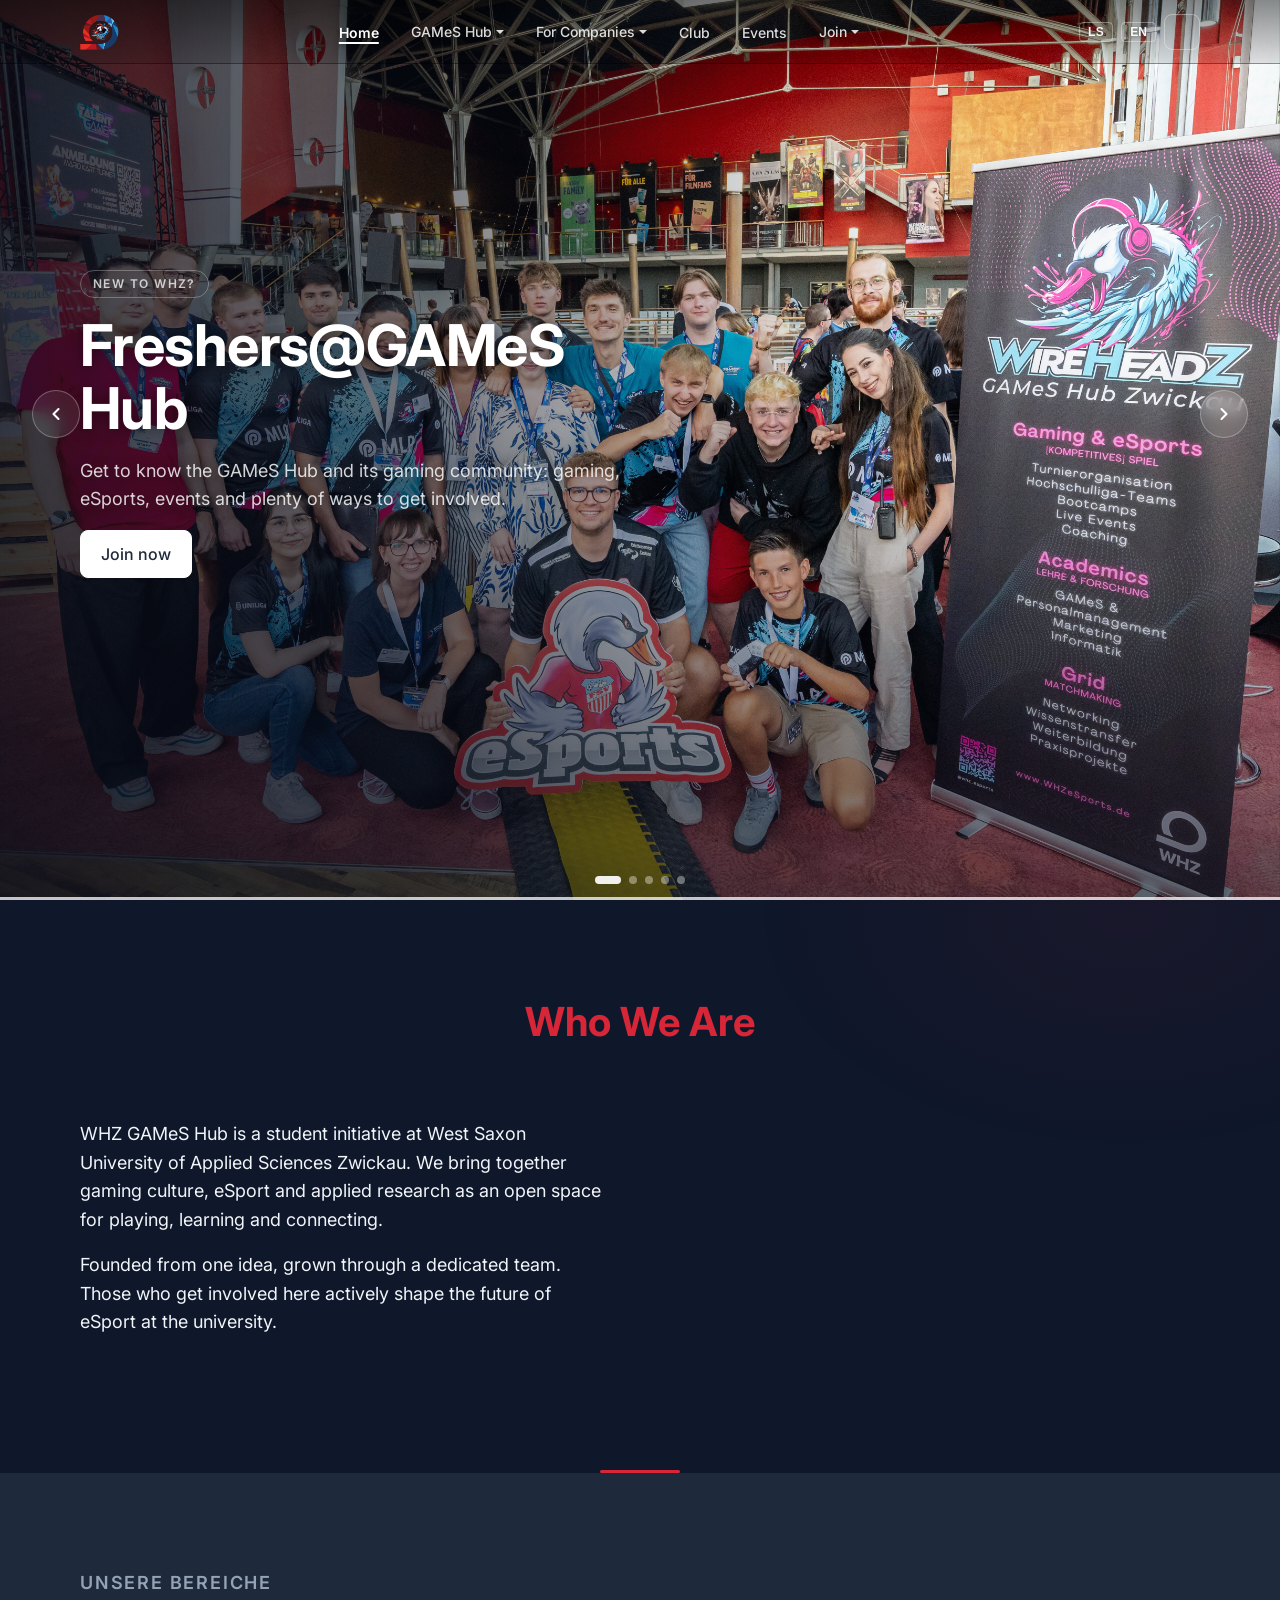
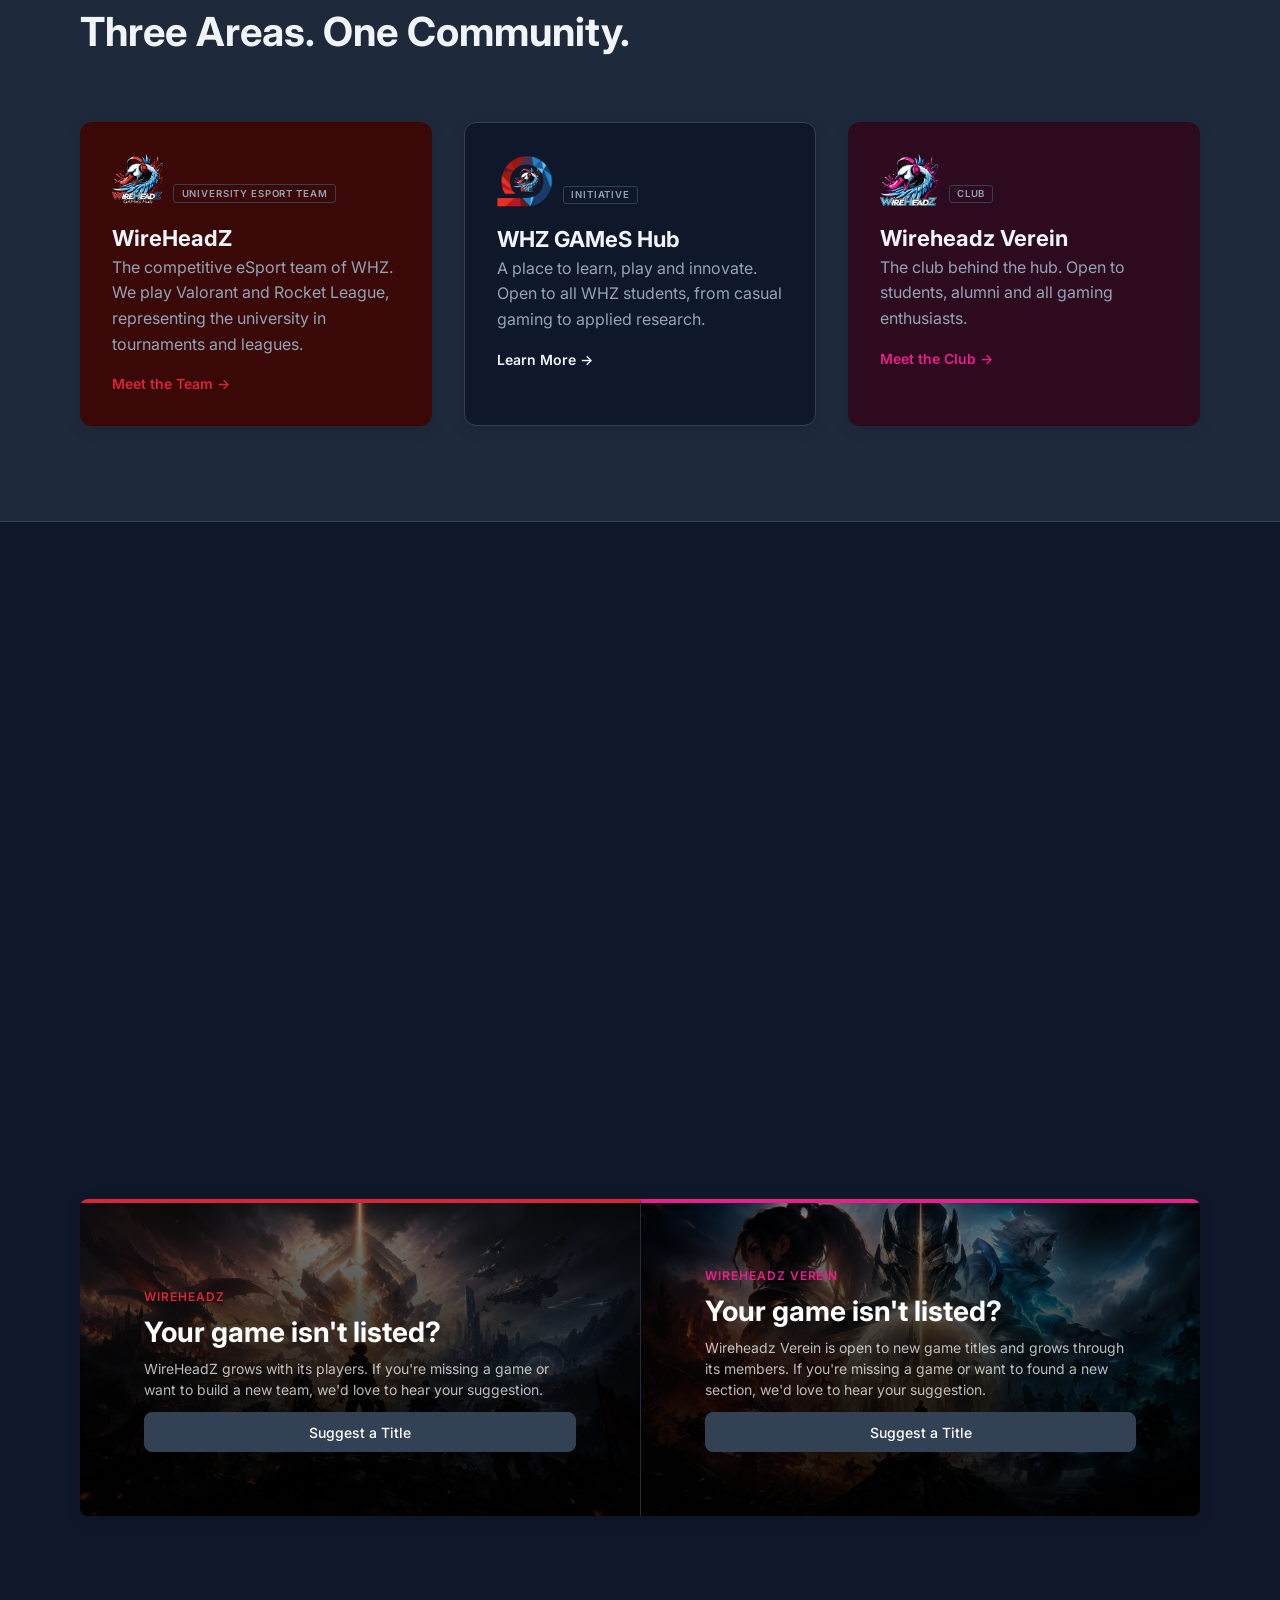
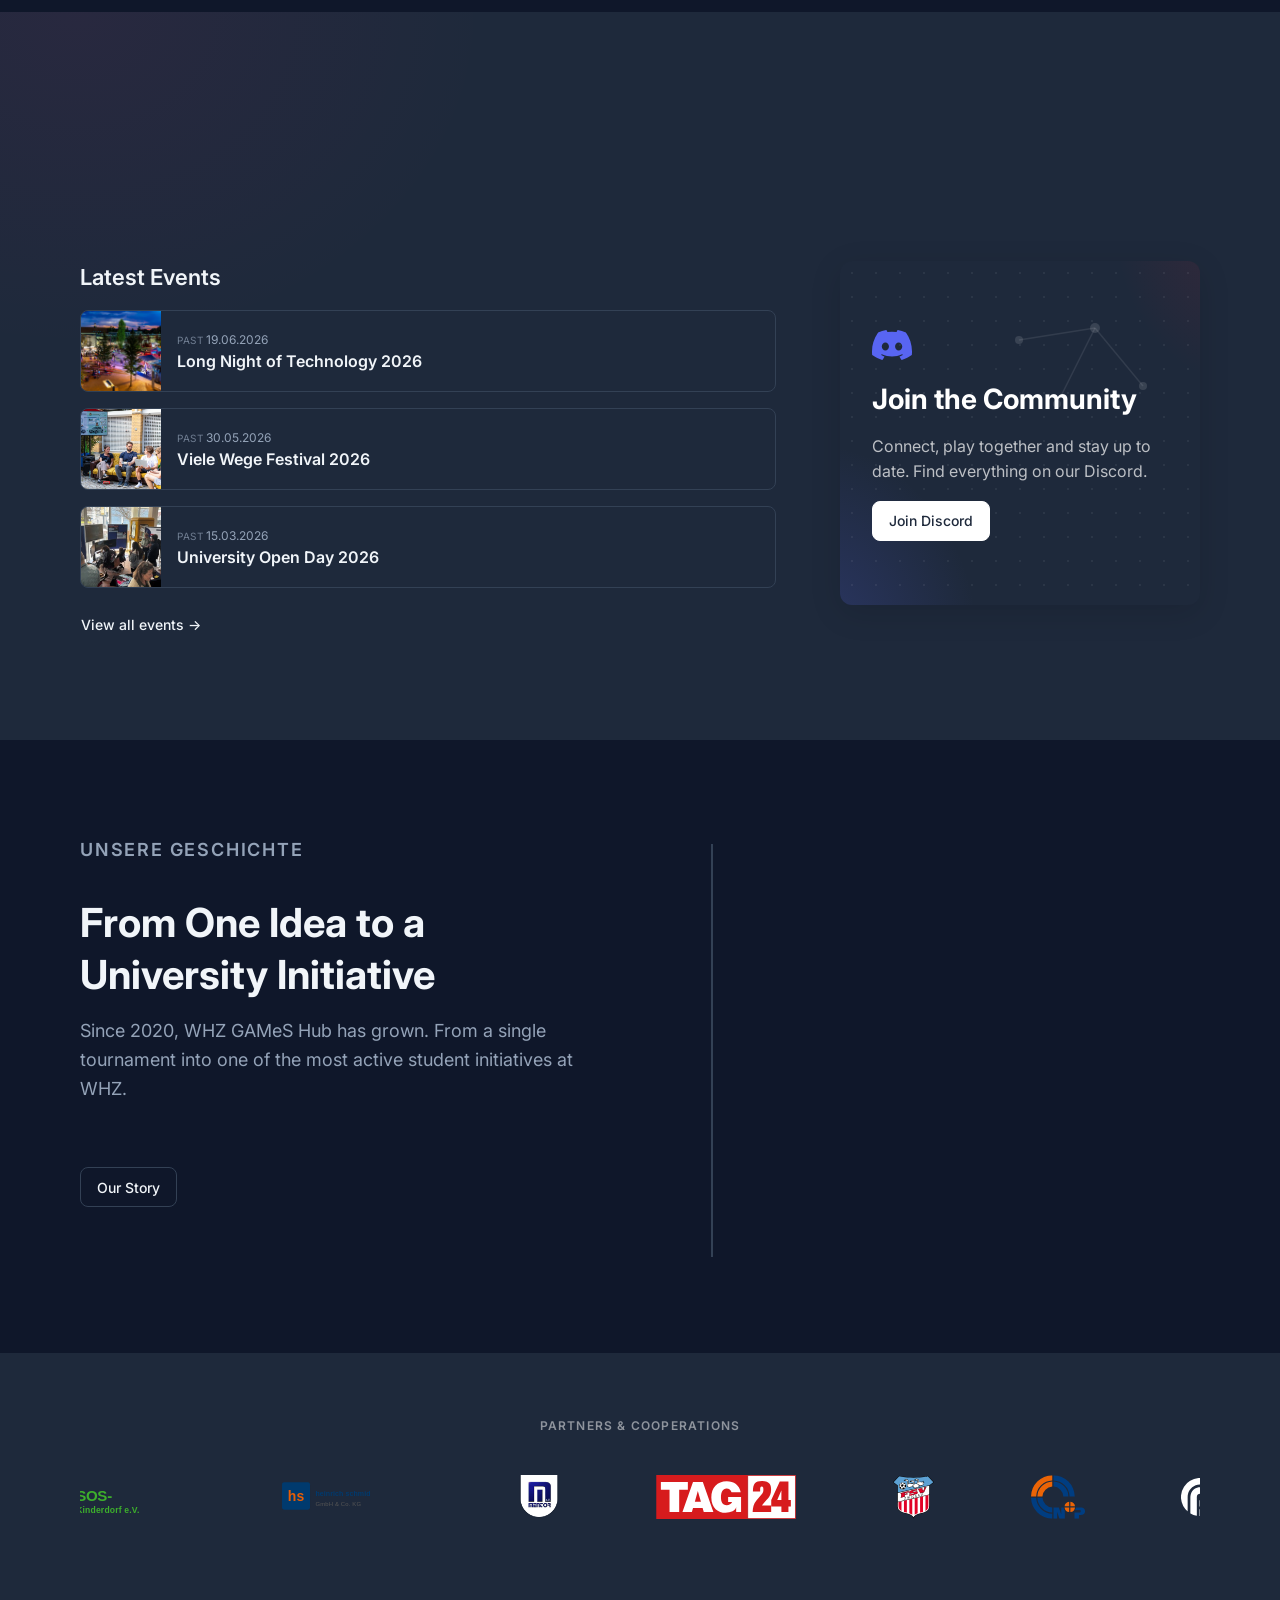
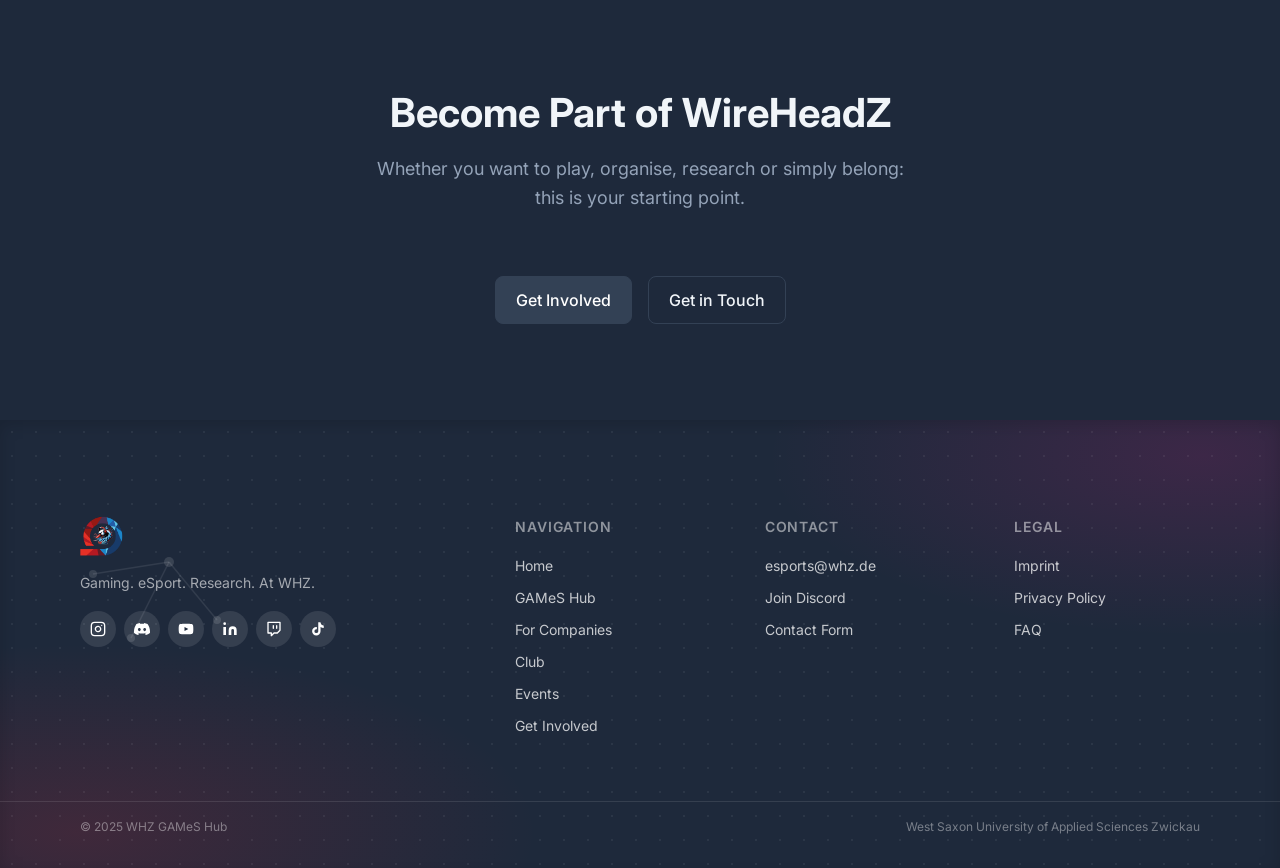
==== commit c9541fcc: "Use dark mode by default" ====
--- a/index.html
+++ b/index.html
@@ -1,5 +1,5 @@
 ﻿<!DOCTYPE html>
-<html lang="de" data-theme="light">
+<html lang="de" data-theme="dark">
 <head>
   <meta charset="UTF-8" />
   <meta name="viewport" content="width=device-width, initial-scale=1.0" />
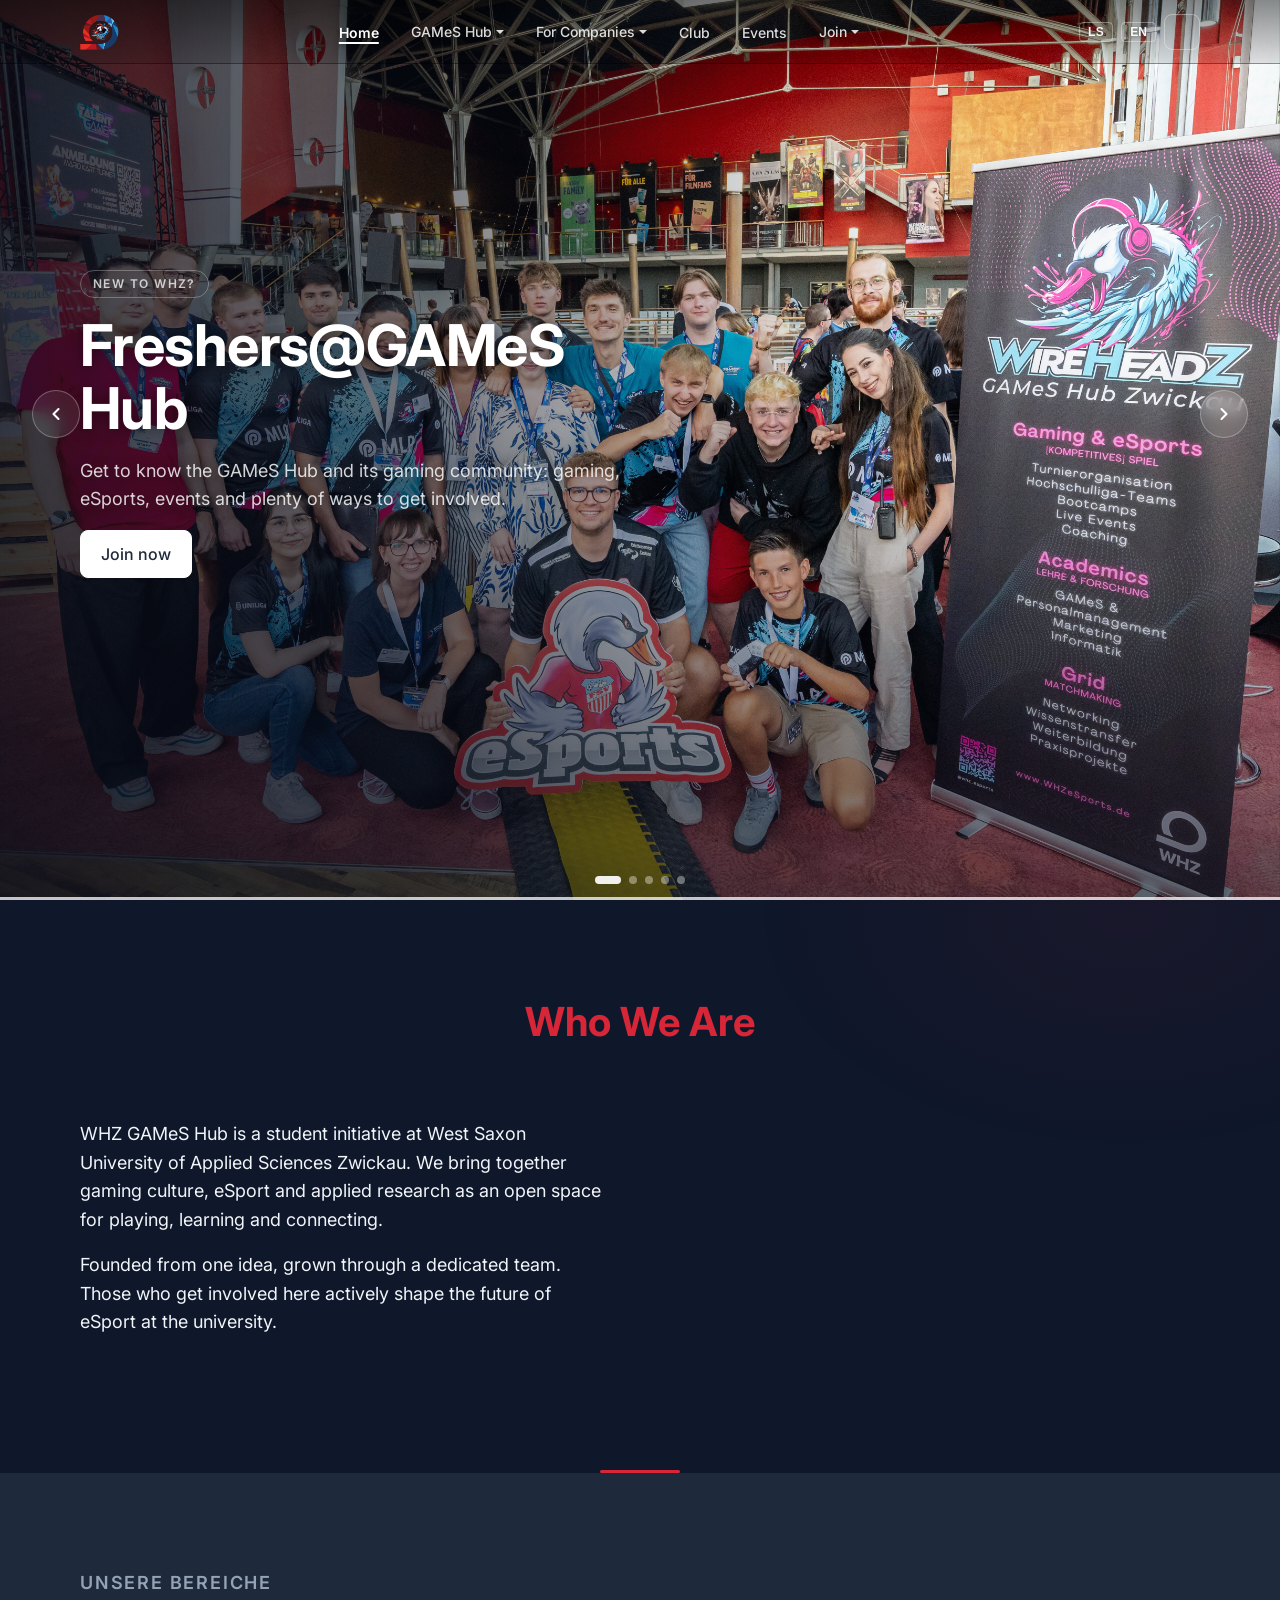
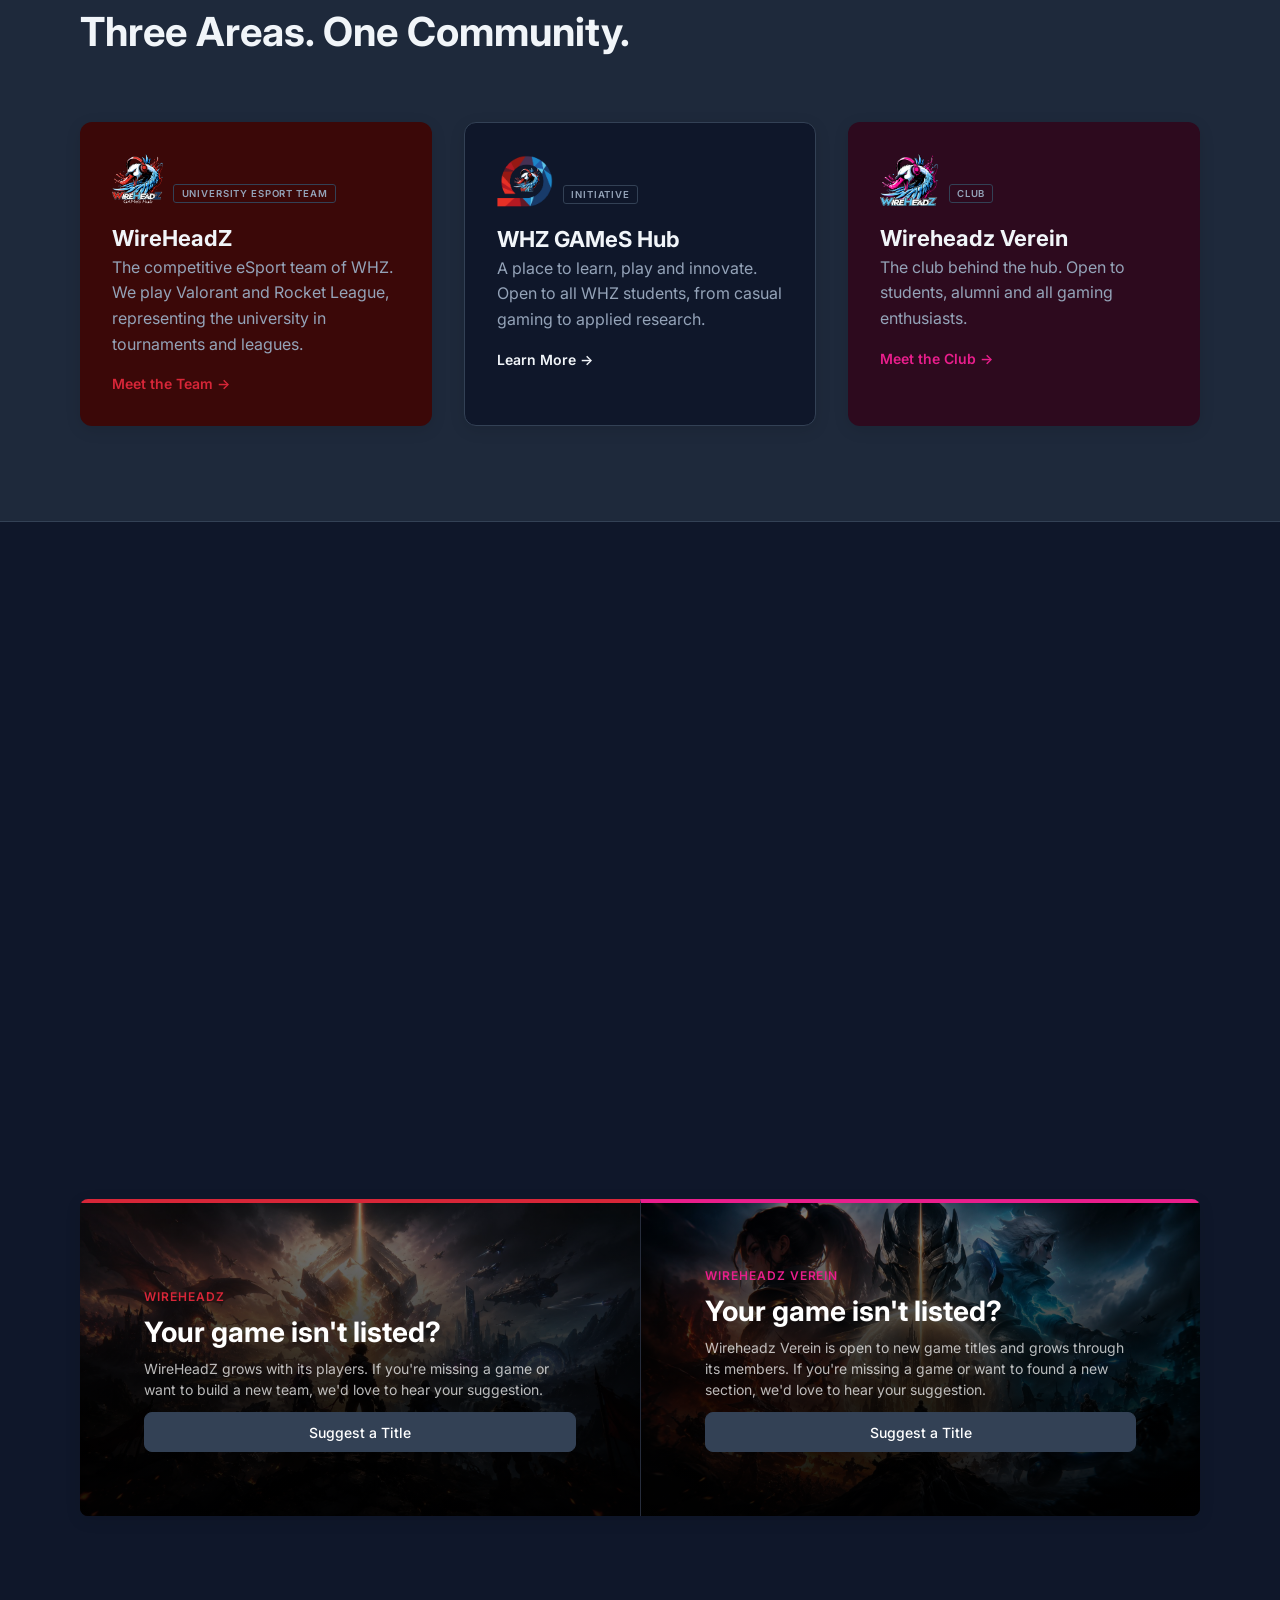
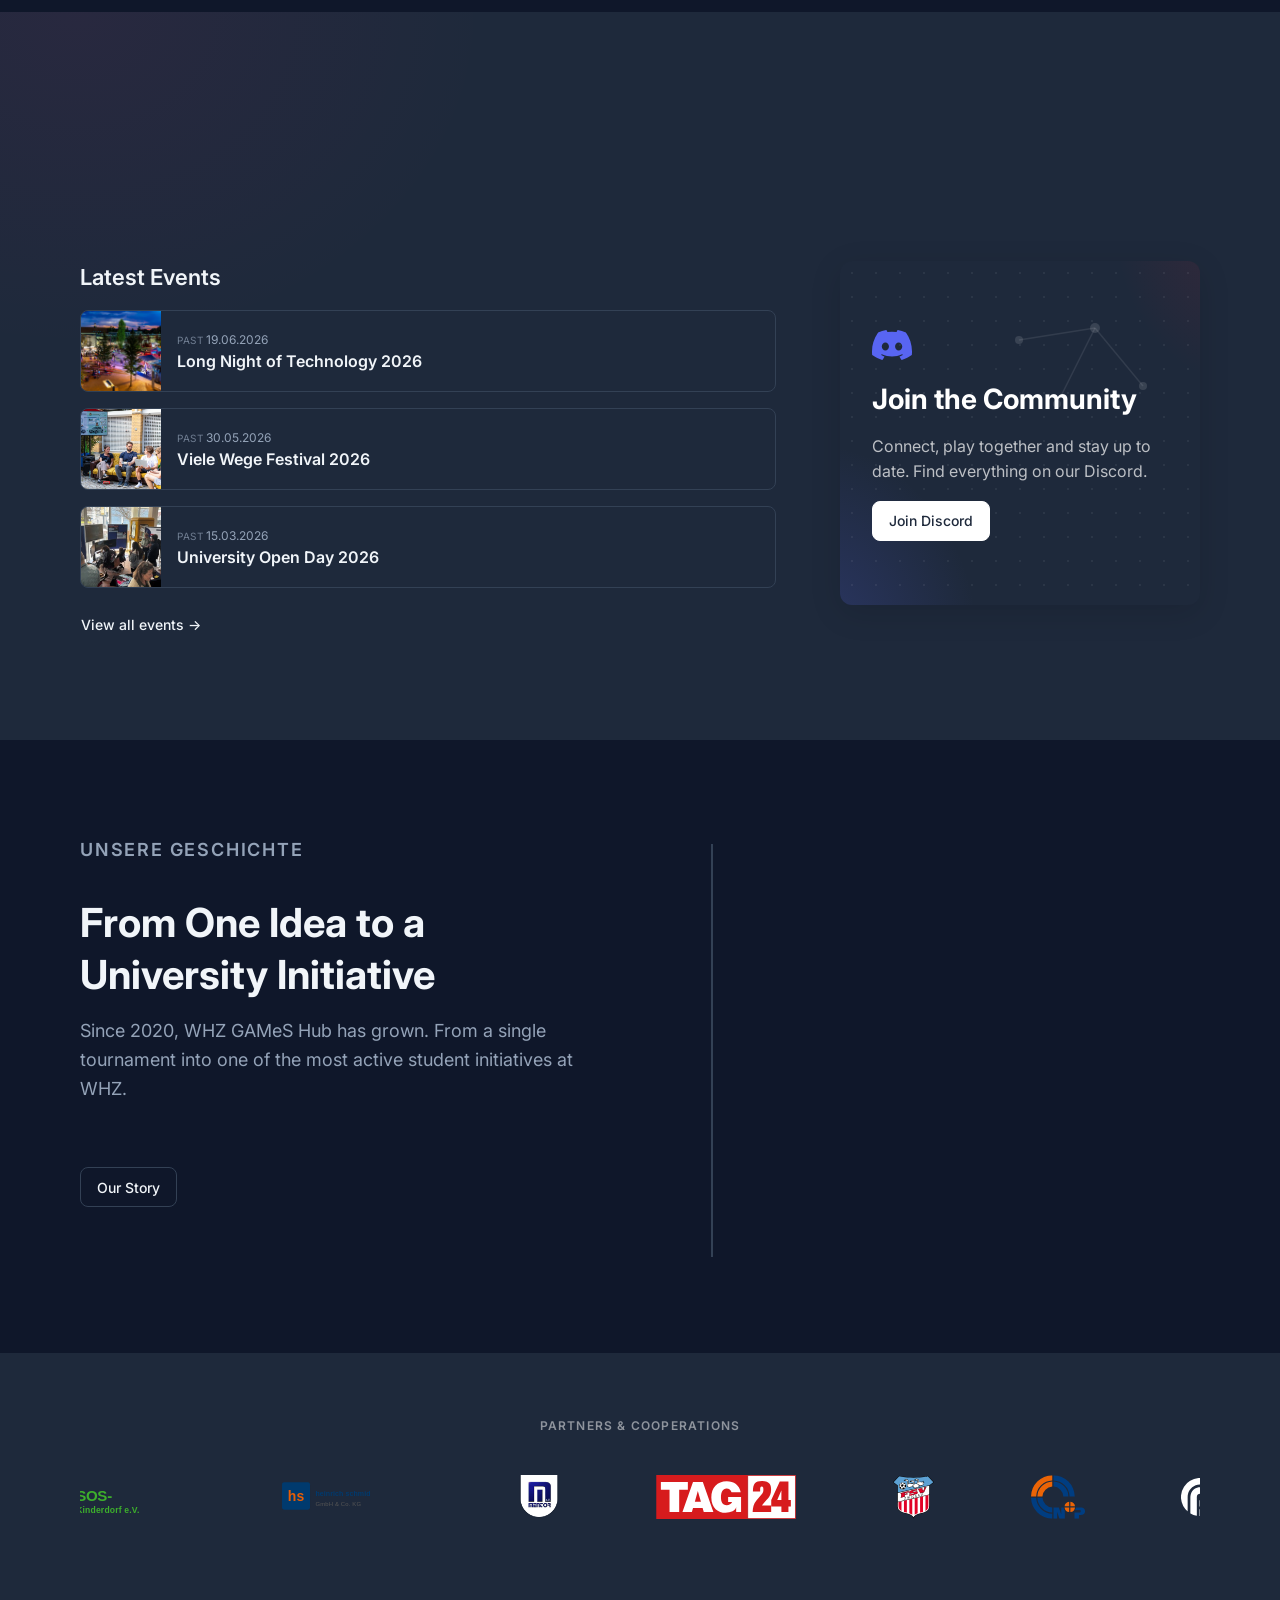
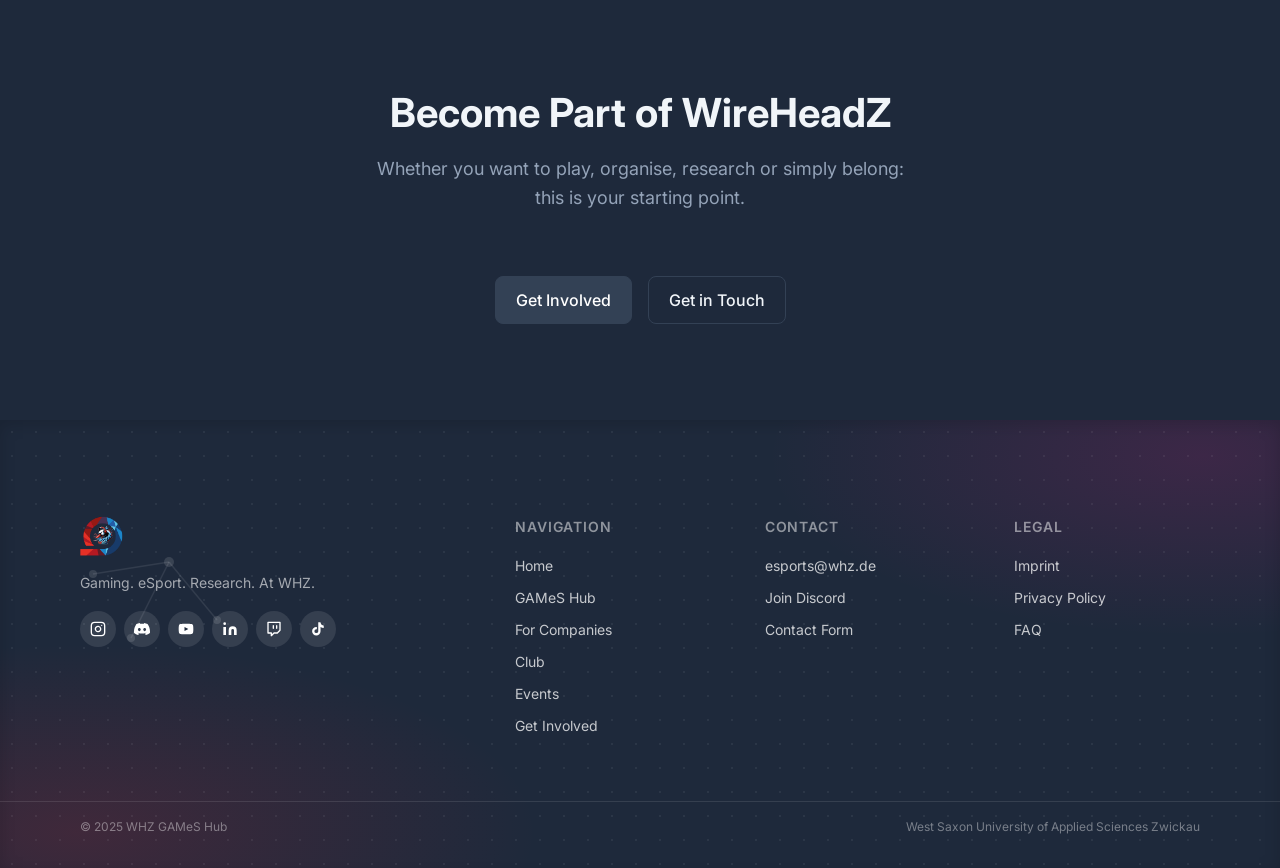
==== commit e20e2e4a: "Add GAMeS Hub favicon" ====
--- a/index.html
+++ b/index.html
@@ -3,6 +3,7 @@
 <head>
   <meta charset="UTF-8" />
   <meta name="viewport" content="width=device-width, initial-scale=1.0" />
+  <link rel="icon" type="image/png" href="assets/logos/logo-games-hub.png" />
   <title>WHZ GAMeS Hub</title>
   <meta name="description" content="Ein interdisziplinärer Hub an der Westsächsischen Hochschule Zwickau. Für alle, die Gaming ernst nehmen." />
   <meta property="og:type" content="website" />
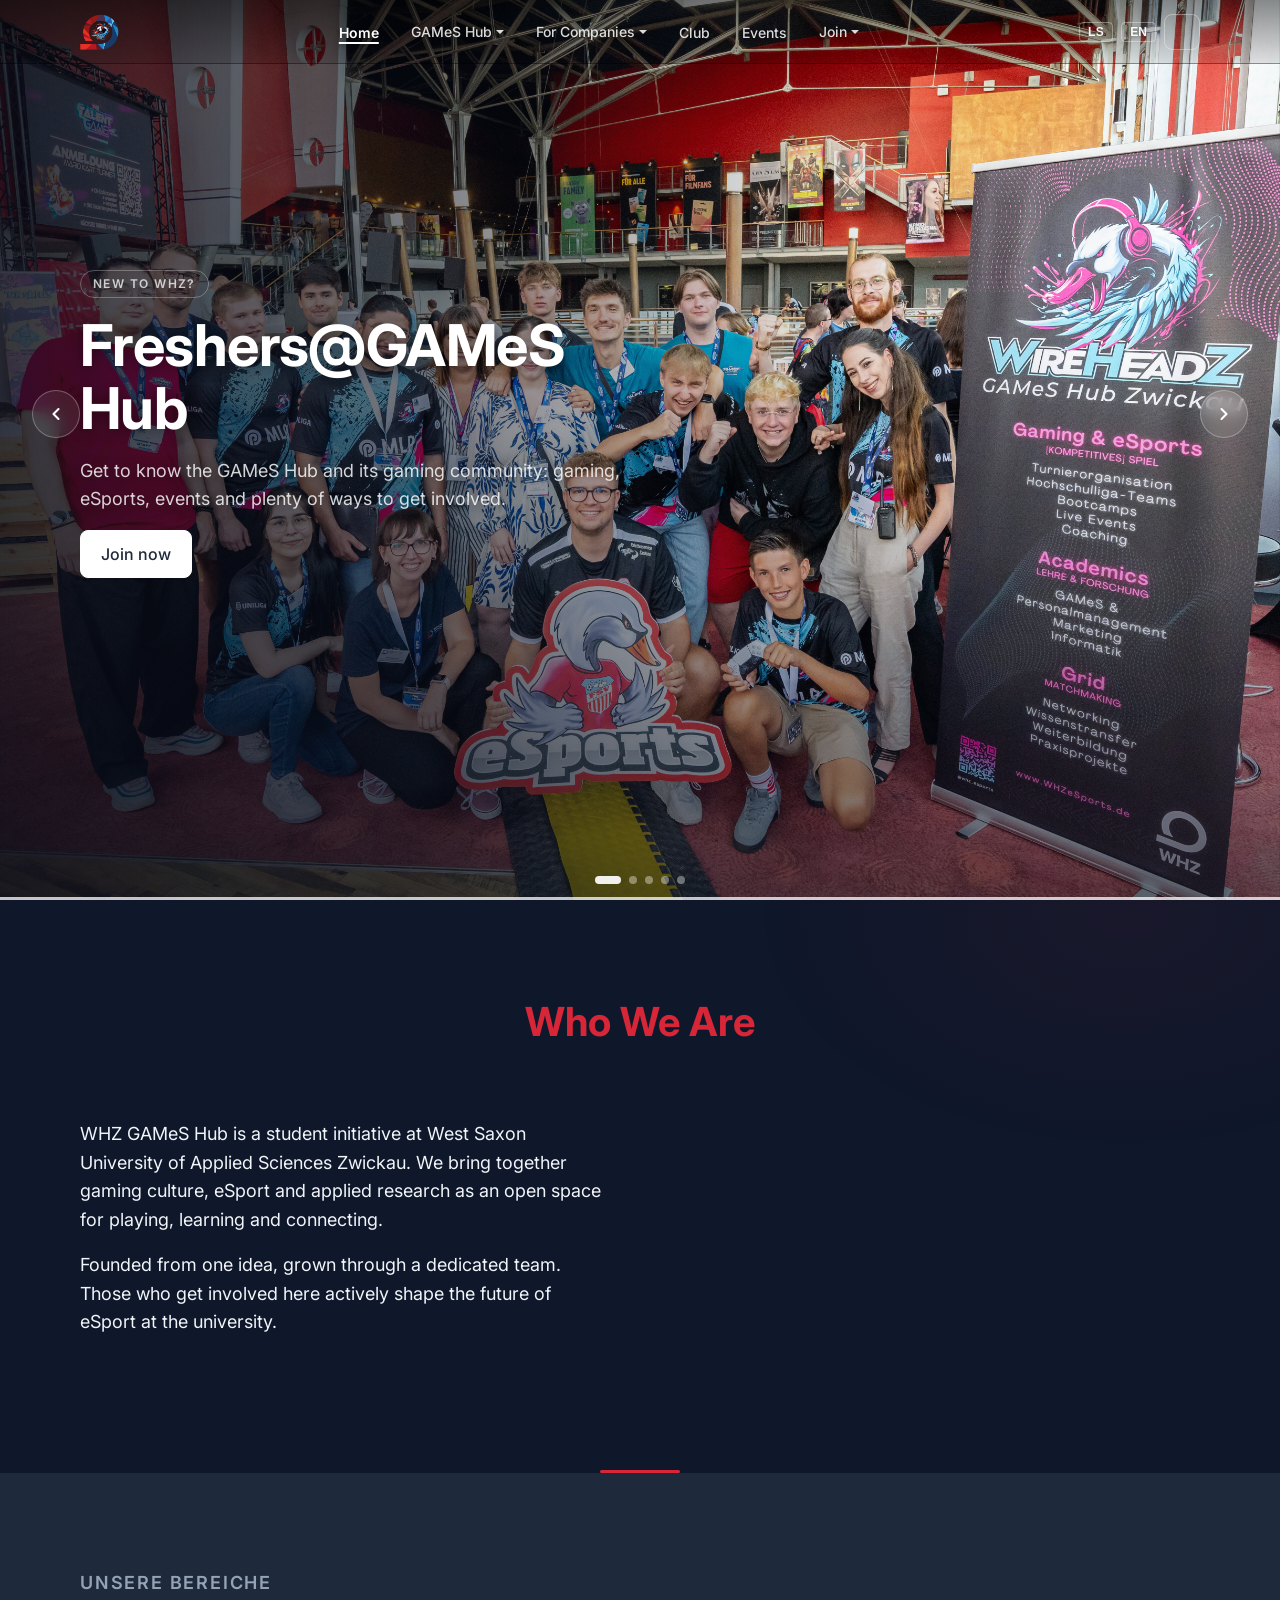
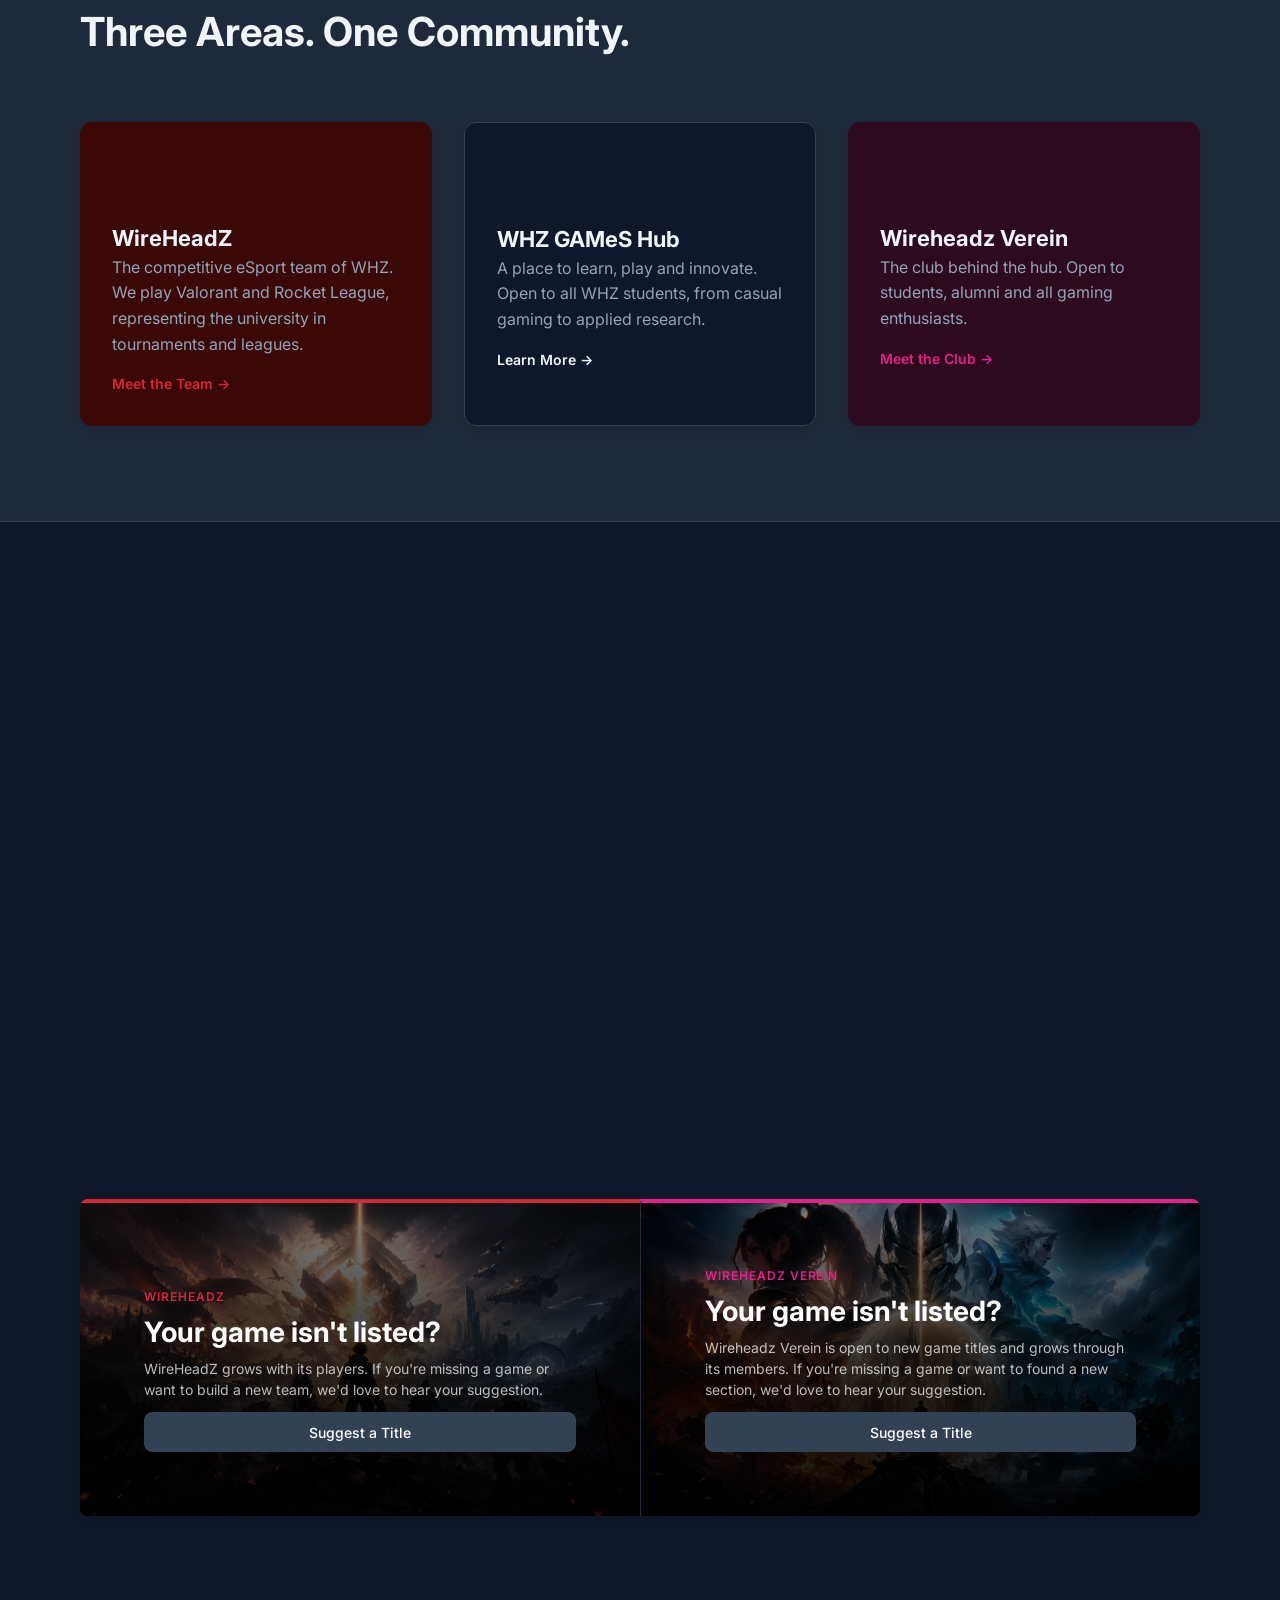
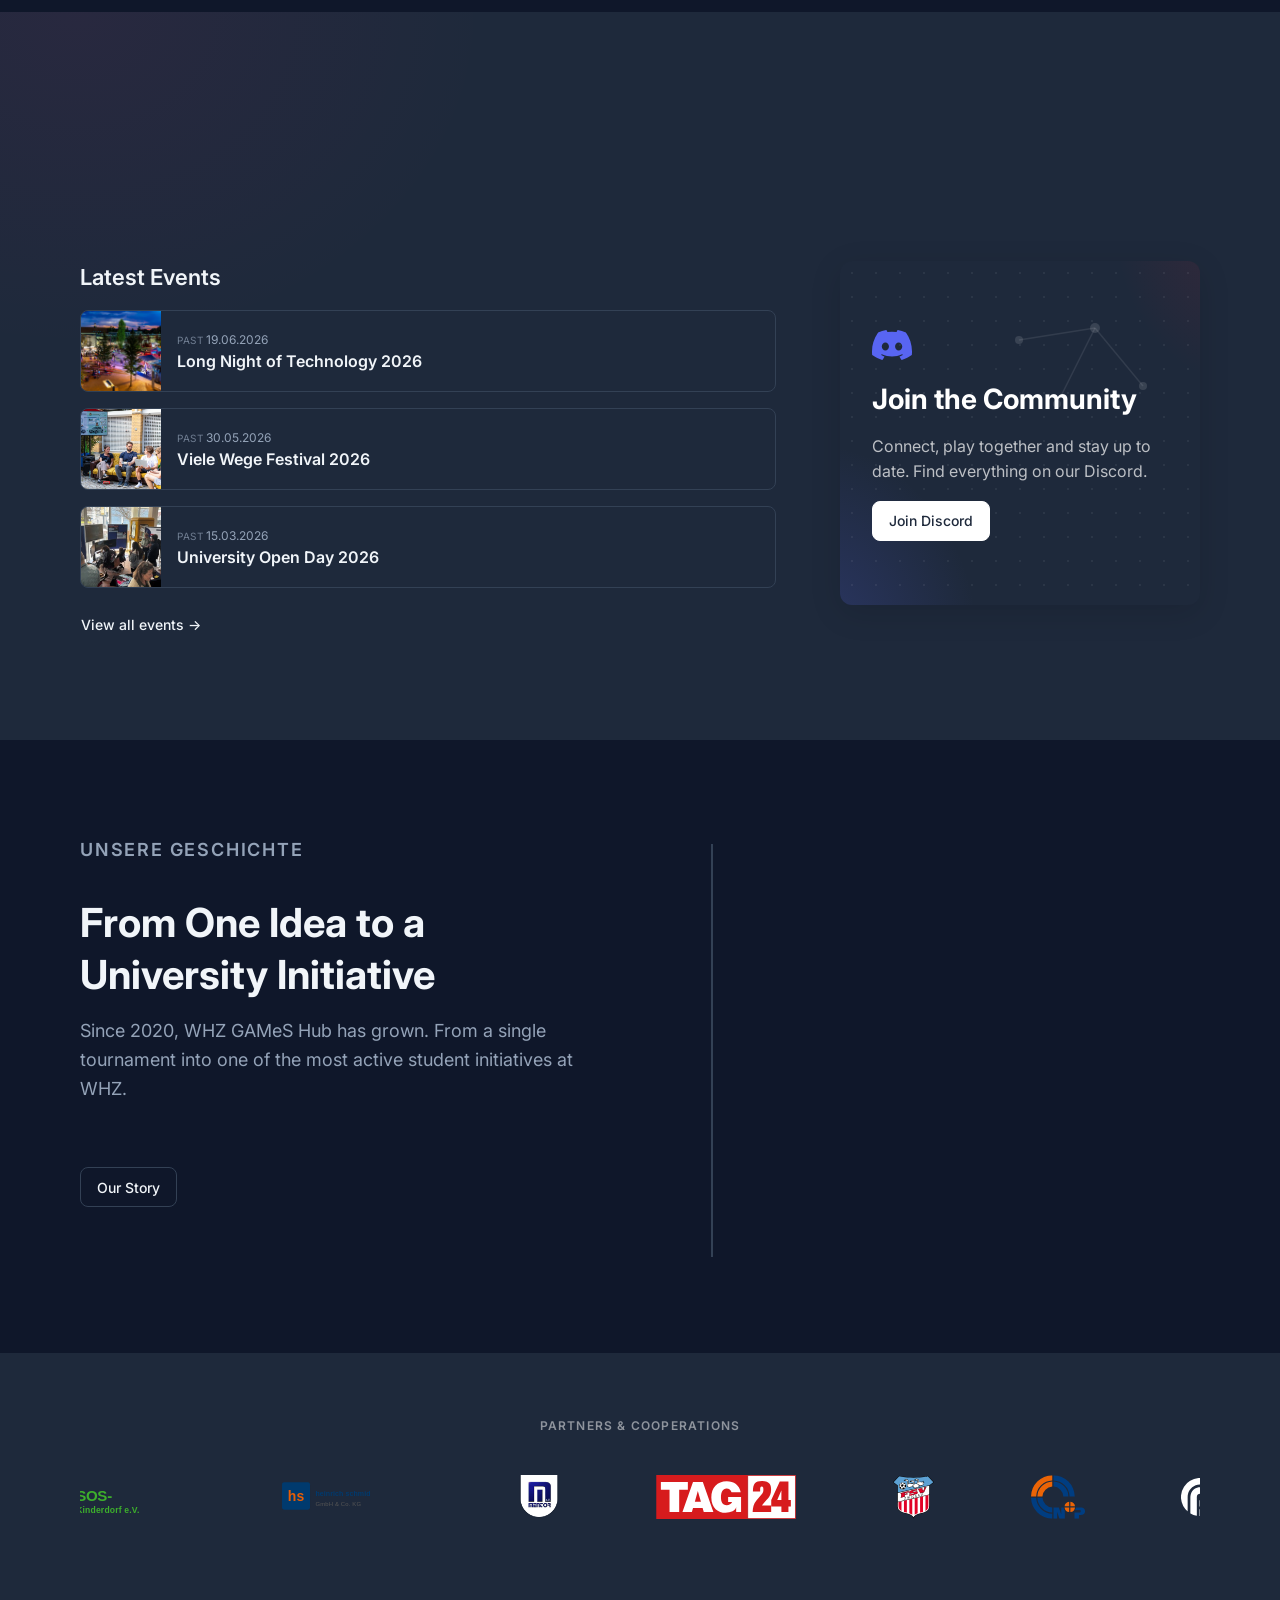
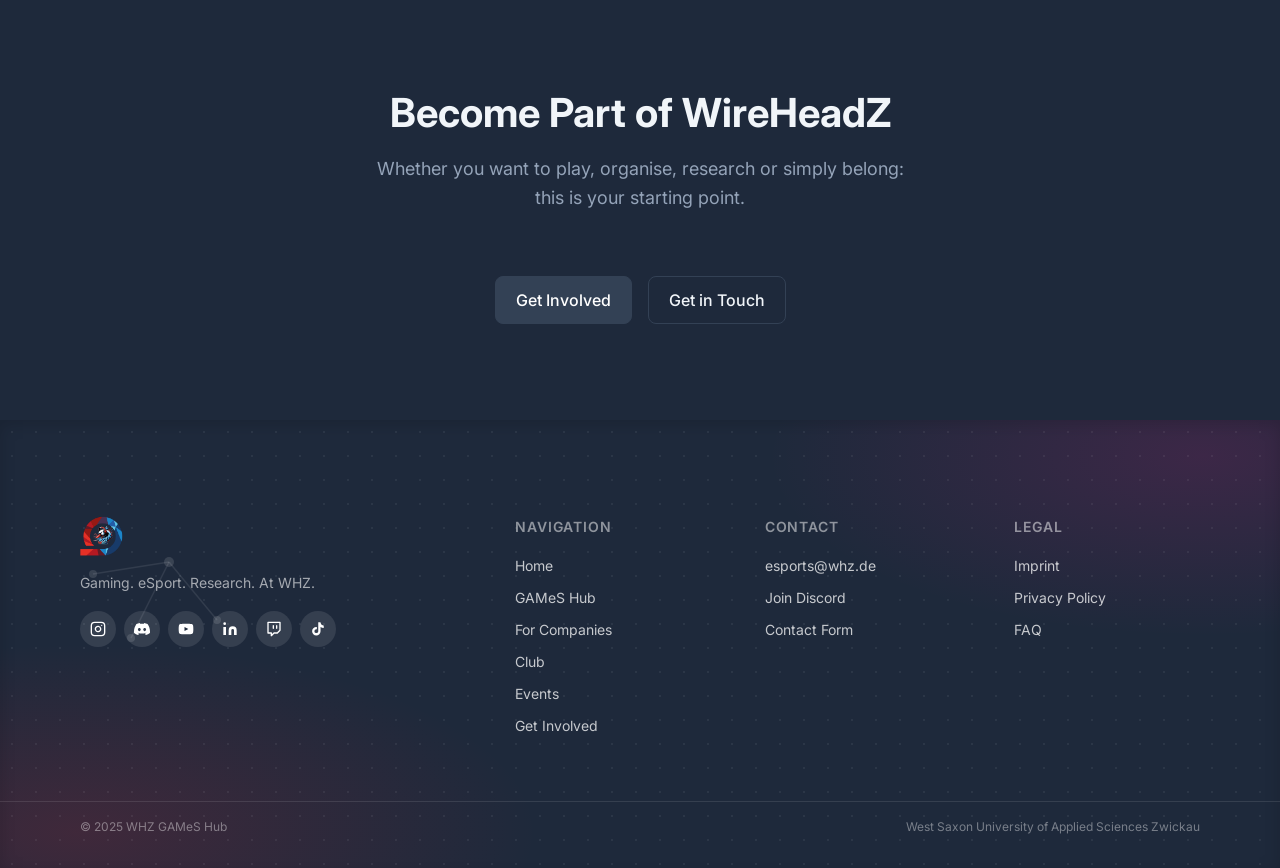
==== commit 052b099b: "Update intro video and player contact form" ====
--- a/index.html
+++ b/index.html
@@ -3,7 +3,13 @@
 <head>
   <meta charset="UTF-8" />
   <meta name="viewport" content="width=device-width, initial-scale=1.0" />
-  <link rel="icon" type="image/png" href="assets/logos/logo-games-hub.png" />
+  <link rel="icon" href="/favicon.ico" sizes="any" />
+  <link rel="icon" type="image/png" sizes="16x16" href="/assets/logos/favicons/favicon-16x16.png" />
+  <link rel="icon" type="image/png" sizes="32x32" href="/assets/logos/favicons/favicon-32x32.png" />
+  <link rel="icon" type="image/png" sizes="48x48" href="/assets/logos/favicons/favicon-48x48.png" />
+  <link rel="icon" type="image/png" sizes="192x192" href="/assets/logos/favicons/favicon-192x192.png" />
+  <link rel="apple-touch-icon" sizes="180x180" href="/assets/logos/favicons/apple-touch-icon.png" />
+  <link rel="manifest" href="/site.webmanifest" />
   <title>WHZ GAMeS Hub</title>
   <meta name="description" content="Ein interdisziplinärer Hub an der Westsächsischen Hochschule Zwickau. Für alle, die Gaming ernst nehmen." />
   <meta property="og:type" content="website" />
@@ -216,9 +222,9 @@
           </div>
           <div class="video-embed">
             <iframe
-              src="https://www.youtube.com/embed/FuL4vLI6DvY"
-              data-src-de="https://www.youtube.com/embed/FuL4vLI6DvY"
-              data-src-en="https://www.youtube.com/embed/ongtMECMTdM"
+              src="https://www.youtube.com/embed/mWmWzz99wIw"
+              data-src-de="https://www.youtube.com/embed/mWmWzz99wIw"
+              data-src-en="https://www.youtube.com/embed/mWmWzz99wIw"
               title="WHZ GAMeS Hub"
               frameborder="0"
               allow="accelerometer; autoplay; clipboard-write; encrypted-media; gyroscope; picture-in-picture"
